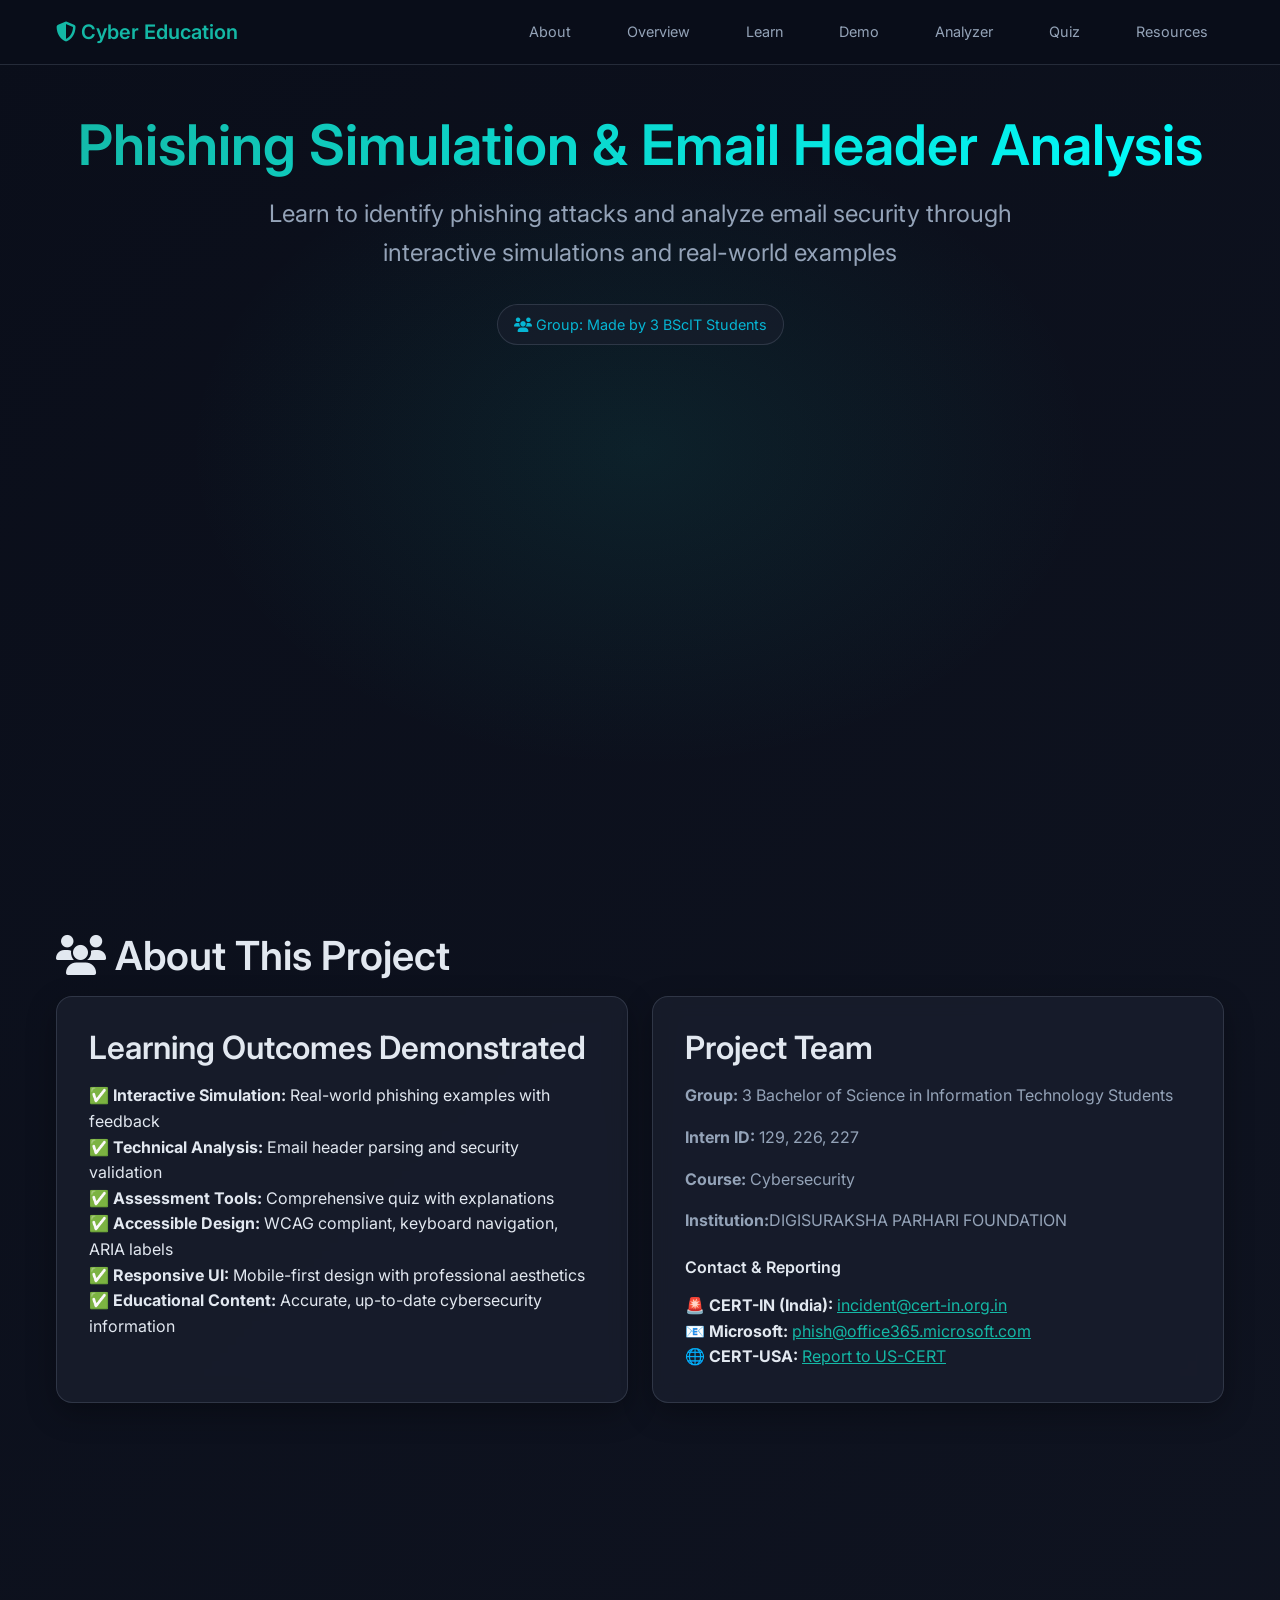
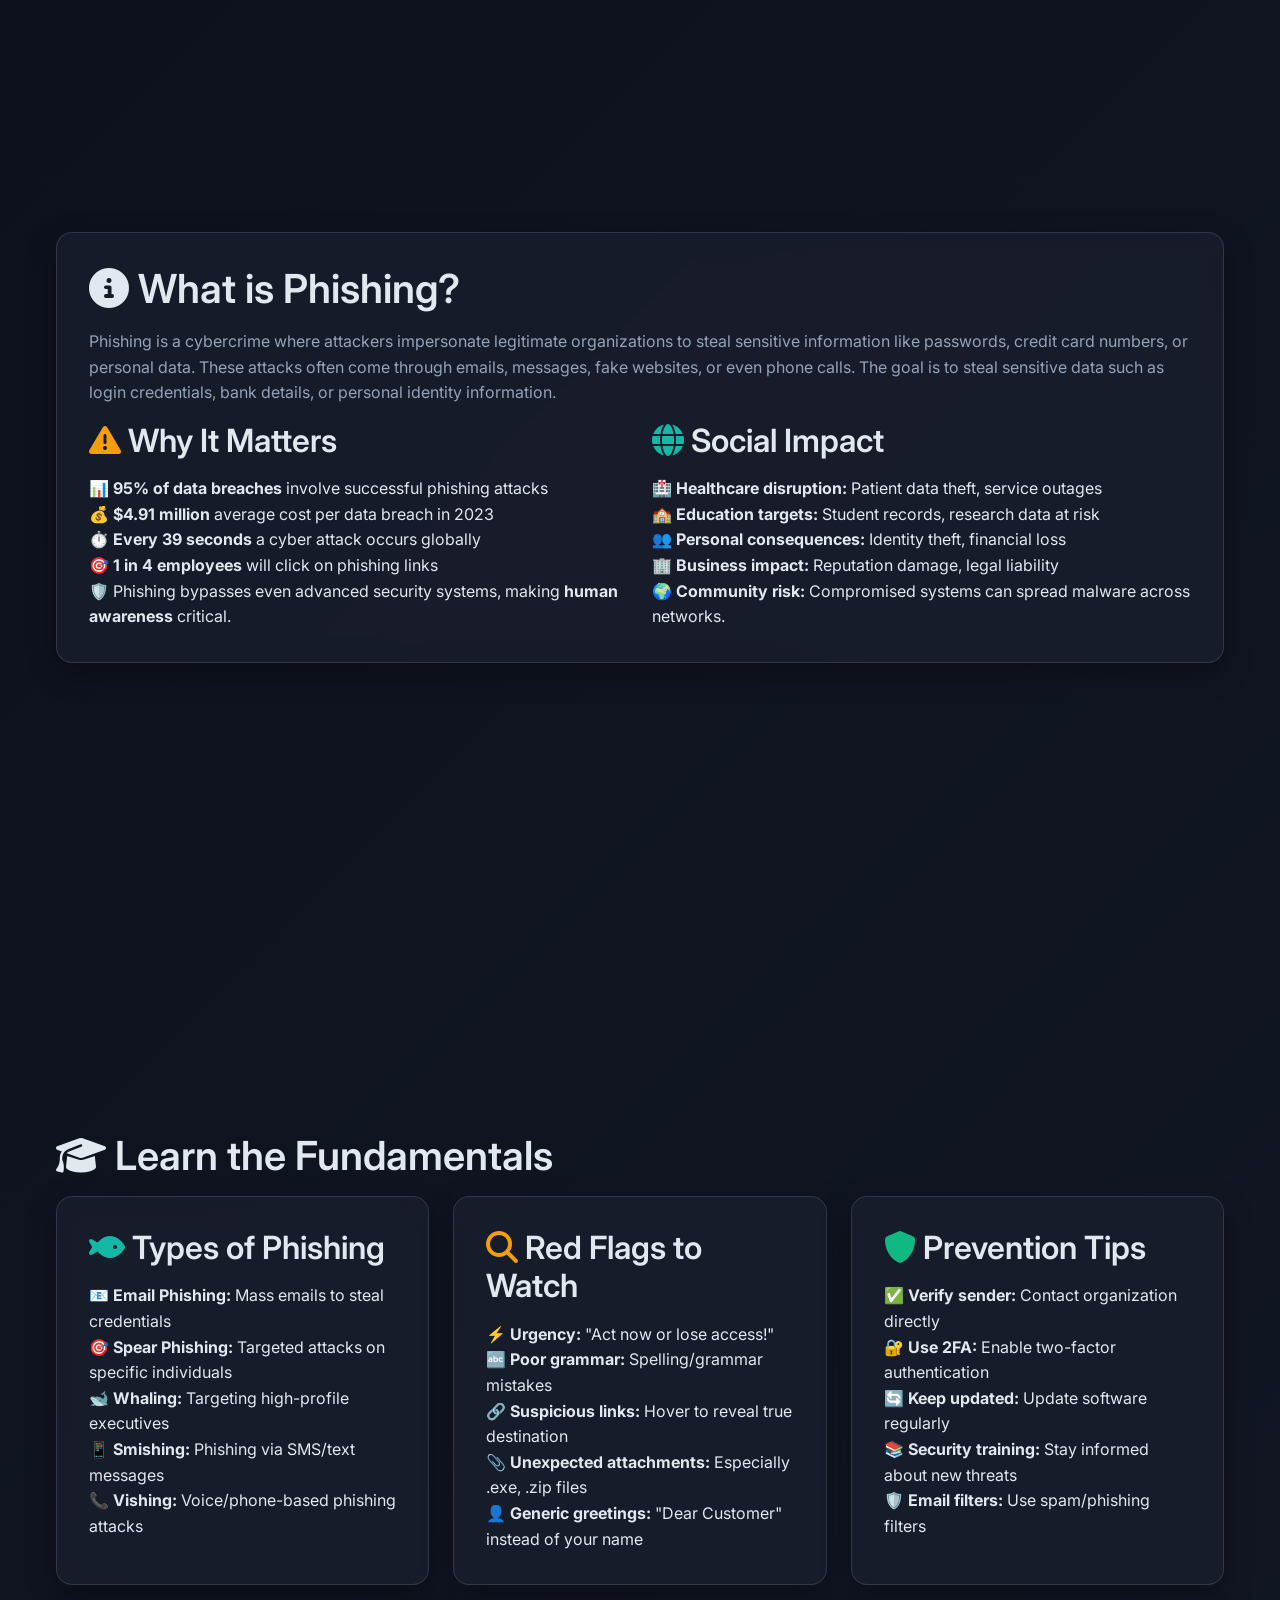
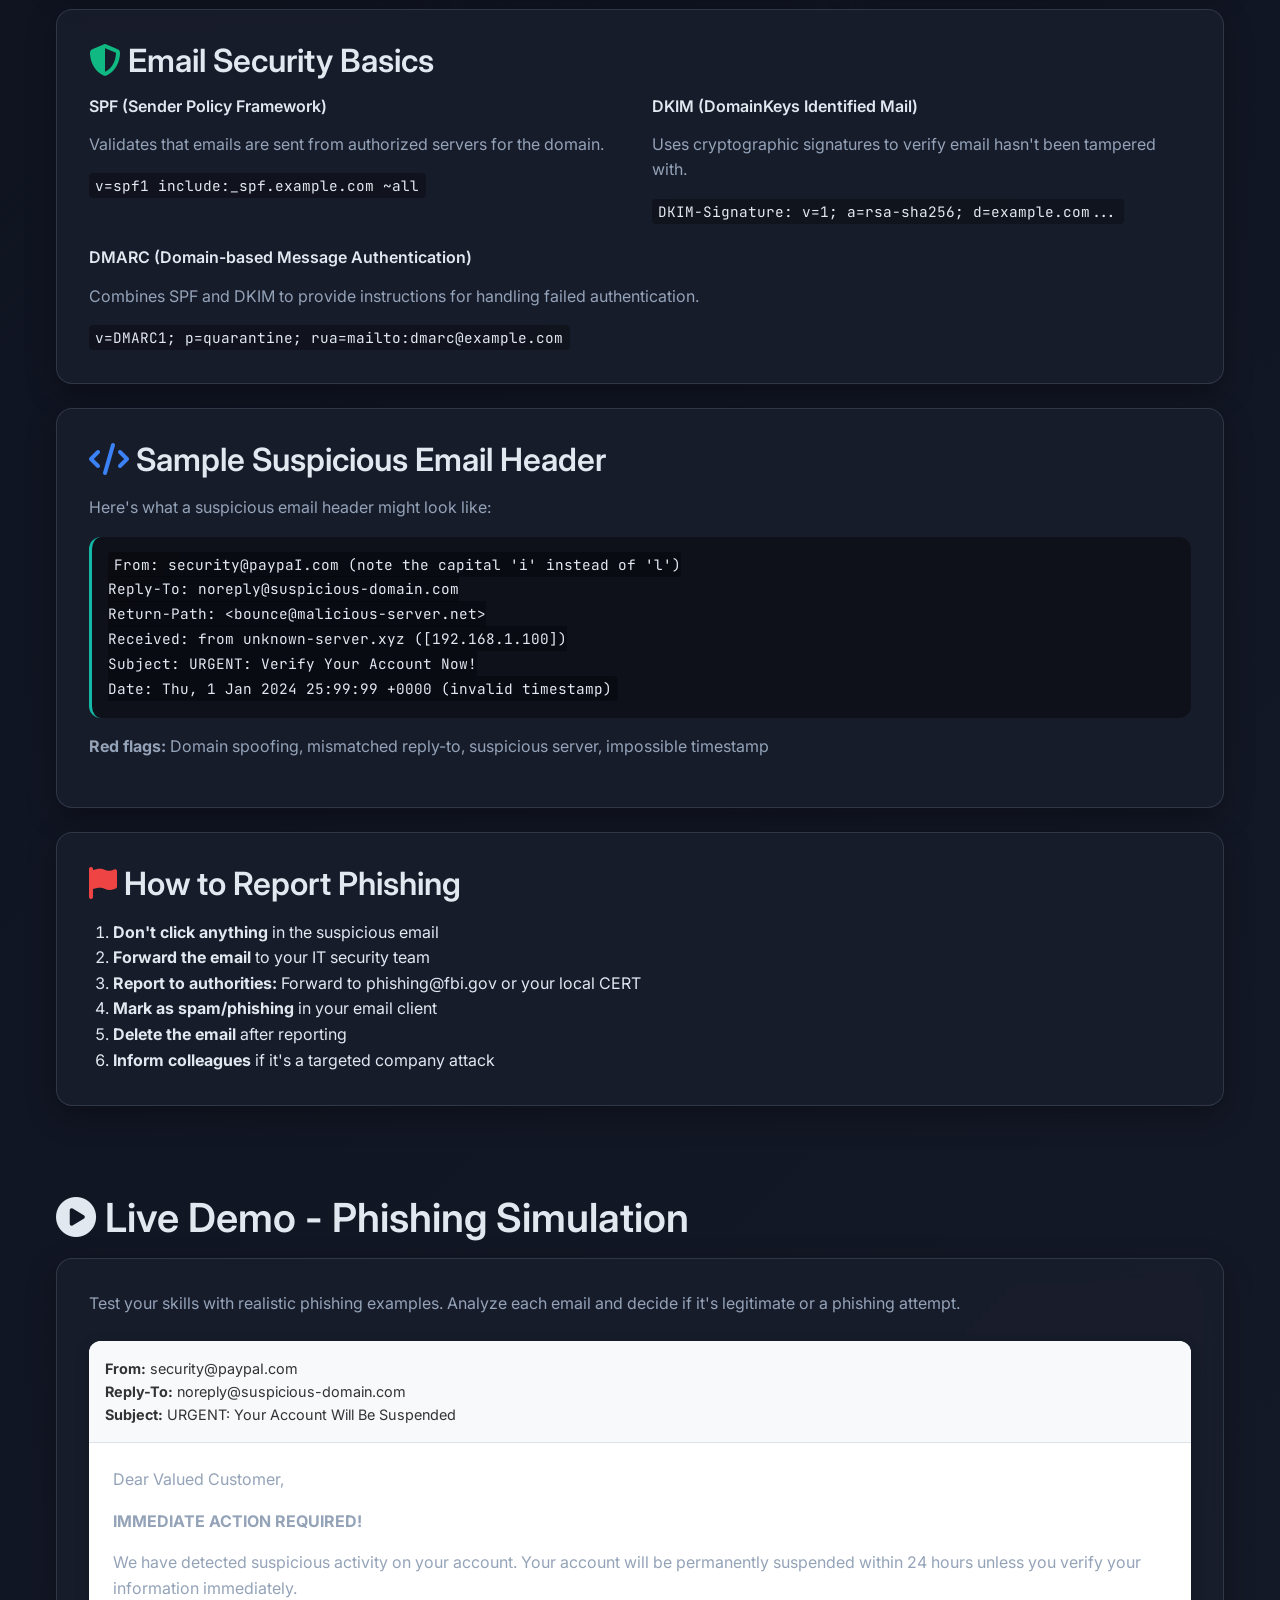
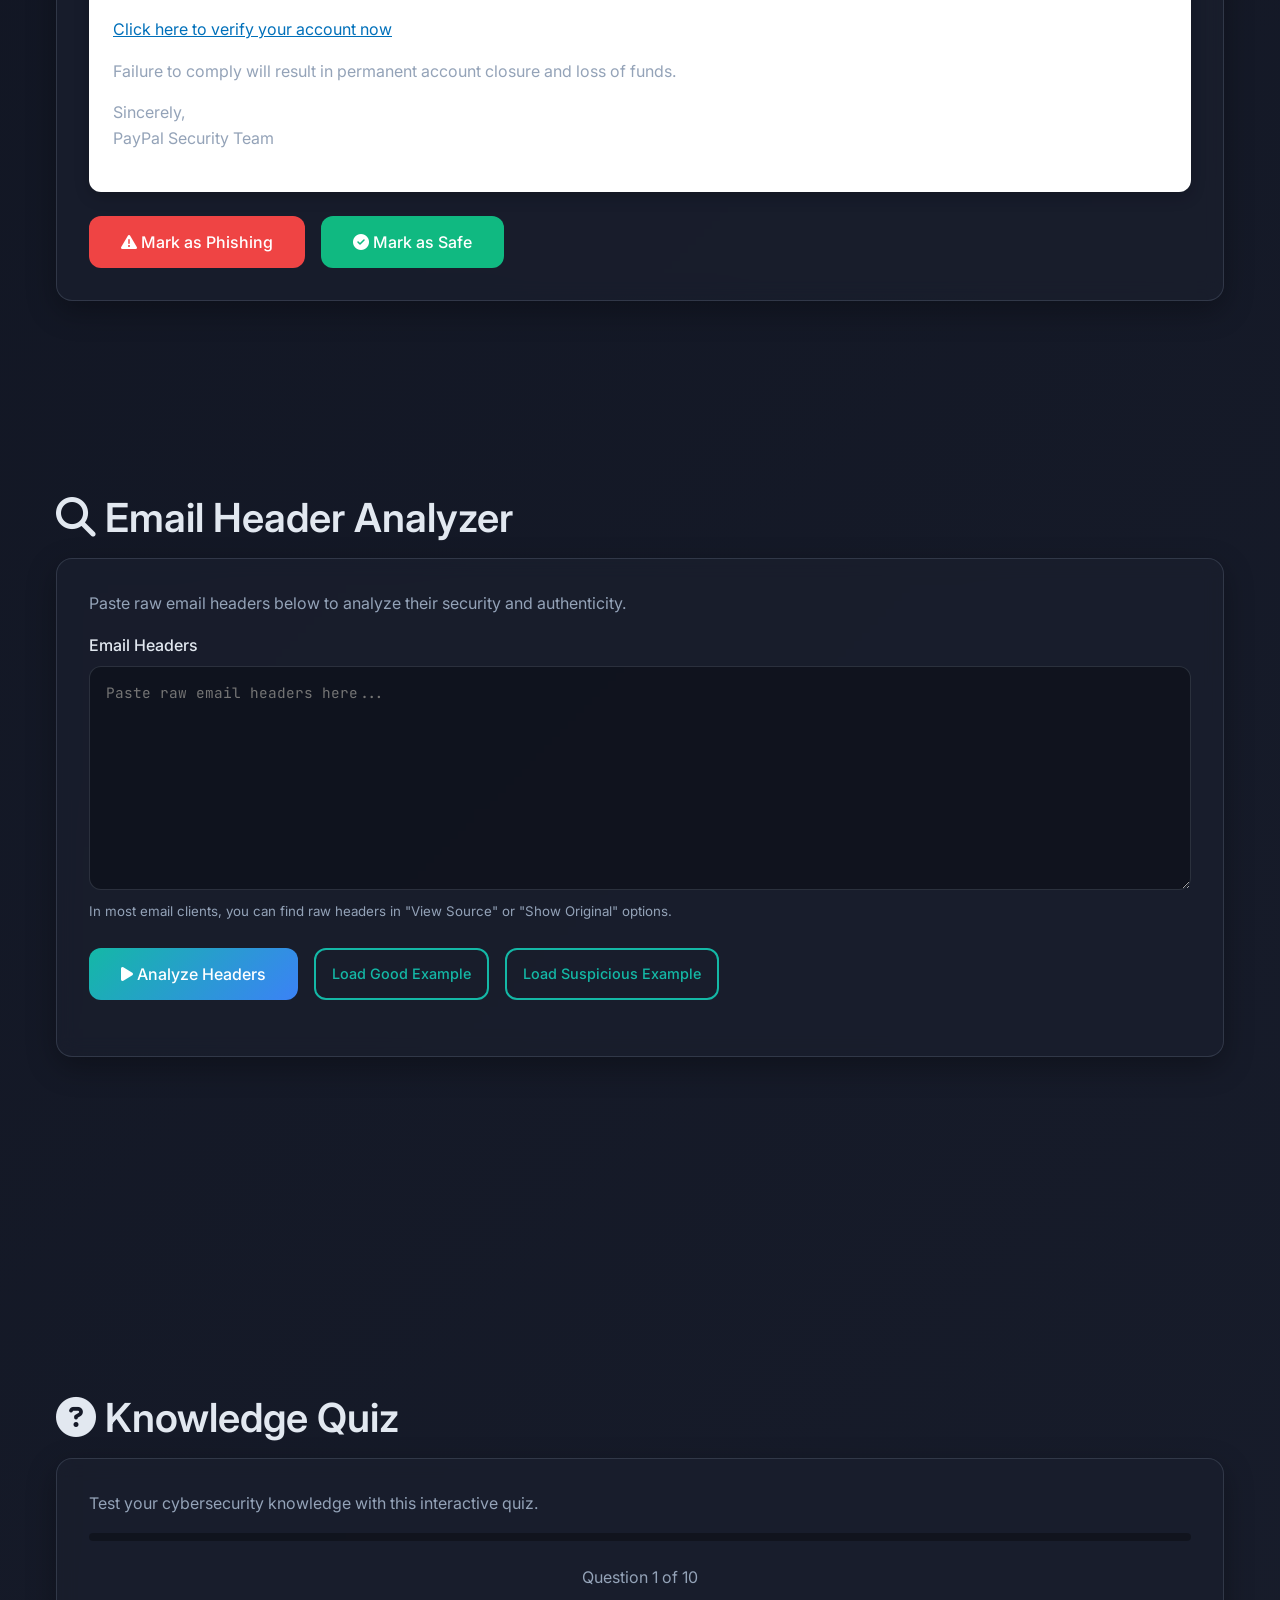
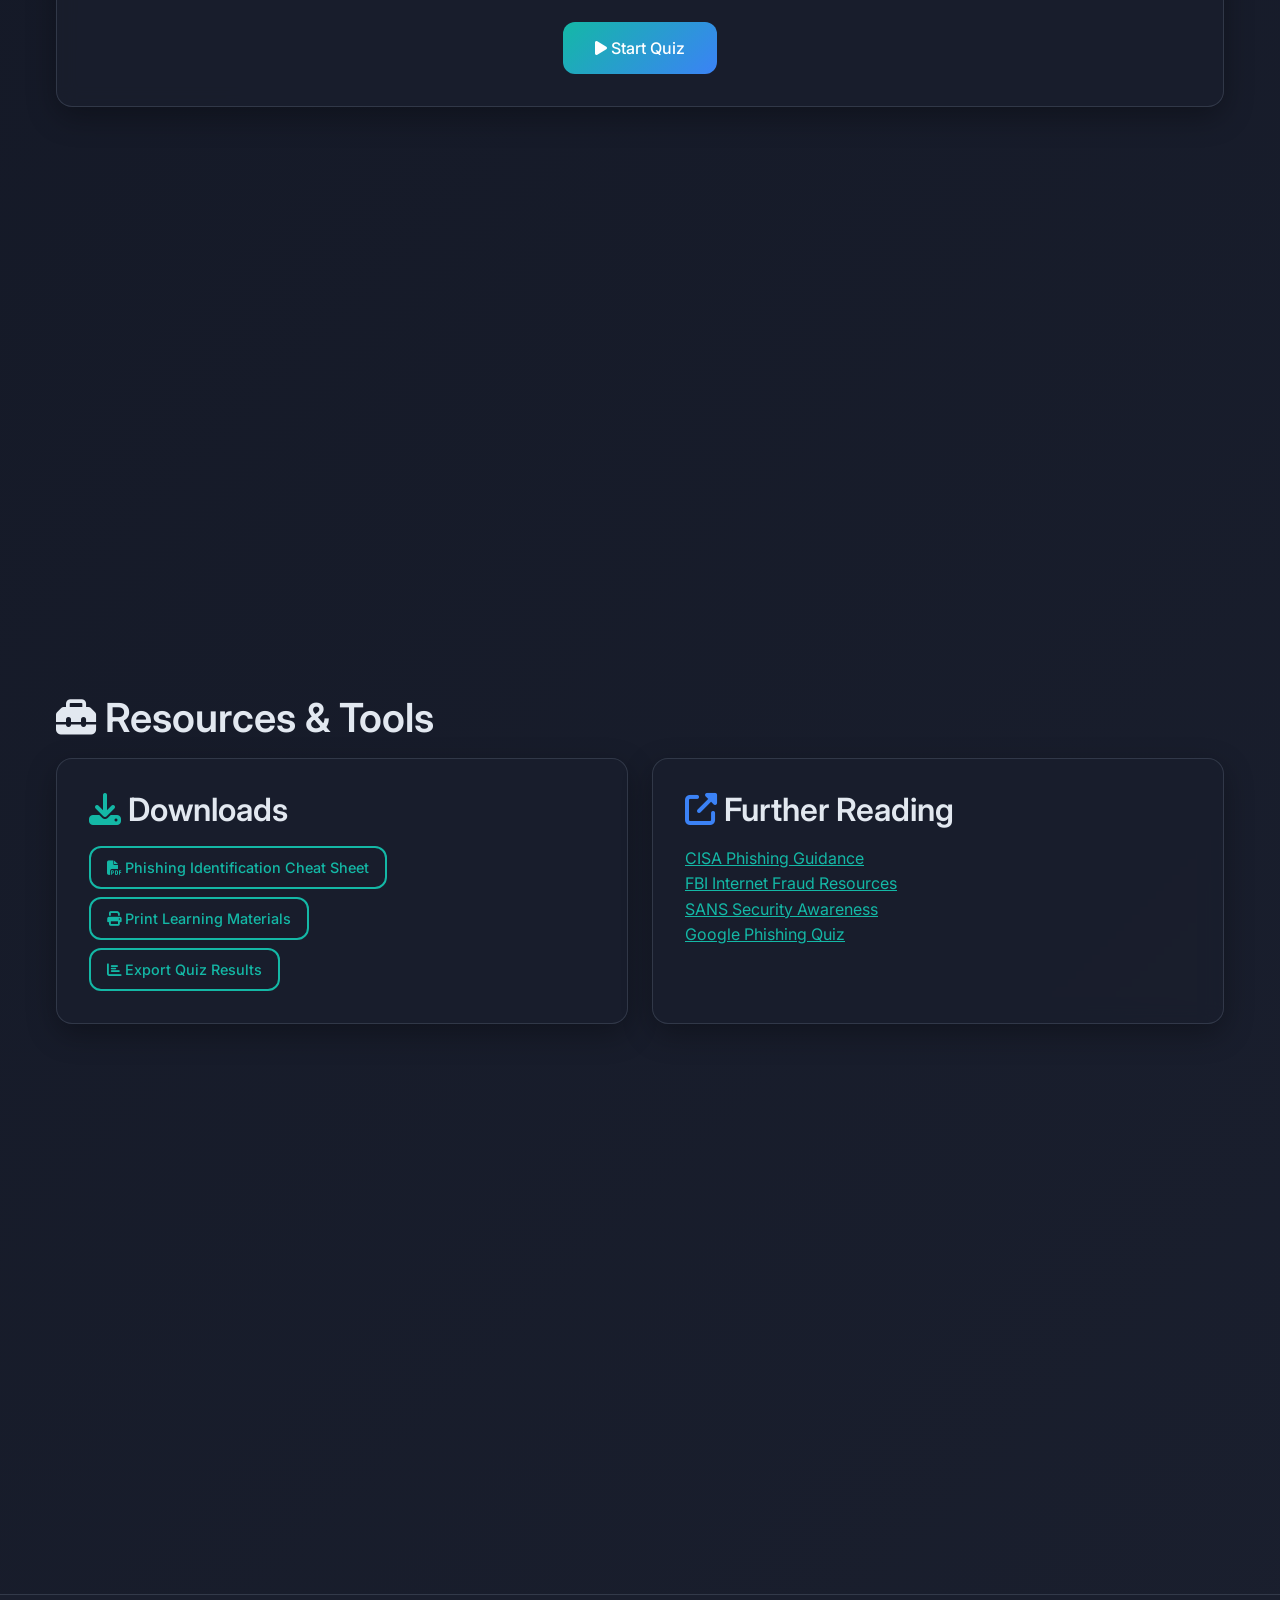
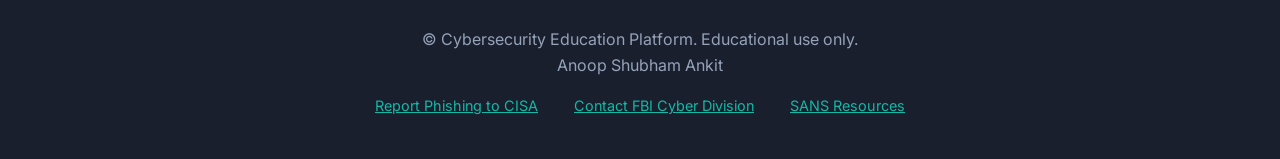
==== index.html @ 078fa0a3 "Update index.html" ====
<!DOCTYPE html>
<html lang="en">
<head>
    <meta charset="UTF-8">
    <meta name="viewport" content="width=device-width, initial-scale=1.0">
    <title>Cybersecurity Education | Phishing Simulation & Email Header Analysis</title>
    
    <!-- External resources (minimal dependencies) -->
    <link href="https://fonts.googleapis.com/css2?family=Inter:wght@300;400;500;600;700&family=JetBrains+Mono:wght@400;500&display=swap" rel="stylesheet">
    <link rel="stylesheet" href="https://cdnjs.cloudflare.com/ajax/libs/font-awesome/6.4.0/css/all.min.css">
    <link rel="stylesheet" href="style.css">
</head>
<body>
    <!-- Navigation -->
    <nav class="nav" role="navigation" aria-label="Main navigation">
        <div class="container nav-container">
            <a href="#home" class="nav-brand">
                <i class="fas fa-shield-alt" aria-hidden="true"></i>
                Cyber Education
            </a>
            <ul class="nav-links">
                <li><a href="#about">About</a></li>
                <li><a href="#overview">Overview</a></li>
                <li><a href="#learn">Learn</a></li>
                <li><a href="#demo">Demo</a></li>
                <li><a href="#analyzer">Analyzer</a></li>
                <li><a href="#quiz">Quiz</a></li>
                <li><a href="#resources">Resources</a></li>
            
            </ul>
        </div>
    </nav>

    
    <!-- Hero Section -->
    <section id="home" class="hero section">
        <div class="container">
            <h1 class="hero-title">Phishing Simulation & Email Header Analysis</h1>
            <p class="hero-subtitle">
                Learn to identify phishing attacks and analyze email security through interactive simulations and real-world examples
            </p>
            <!-- Edit group info here -->
            <div class="credit-line">
                <i class="fas fa-users" aria-hidden="true"></i>
                Group: Made by 3 BScIT Students 
            </div>
        </div>
    </section>

    <!-- About/Contact -->
    <section id="about" class="section">
        <div class="container">
            <h2 class="fade-in"><i class="fas fa-users" aria-hidden="true"></i> About This Project</h2>
            
            <div class="grid grid-2">
                <div class="card fade-in">
                    <h3>Learning Outcomes Demonstrated</h3>
                    <ul style="list-style: none; padding-left: 0;">
                        <li>✅ <strong>Interactive Simulation:</strong> Real-world phishing examples with feedback</li>
                        <li>✅ <strong>Technical Analysis:</strong> Email header parsing and security validation</li>
                        <li>✅ <strong>Assessment Tools:</strong> Comprehensive quiz with explanations</li>
                        <li>✅ <strong>Accessible Design:</strong> WCAG compliant, keyboard navigation, ARIA labels</li>
                        <li>✅ <strong>Responsive UI:</strong> Mobile-first design with professional aesthetics</li>
                        <li>✅ <strong>Educational Content:</strong> Accurate, up-to-date cybersecurity information</li>
                    </ul>
                </div>
                
                <div class="card fade-in">
                    <h3>Project Team</h3>
                    <!-- Edit group info here -->
                    <p><strong>Group:</strong> 3 Bachelor of Science in Information Technology Students</p>
                    <!-- Edit intern ID here -->
                    <p><strong>Intern ID:</strong> 129, 226, 227</p>
                    <p><strong>Course:</strong> Cybersecurity </p>
                    <p><strong>Institution:</strong>DIGISURAKSHA PARHARI FOUNDATION</p>
                    
                    <h4 style="margin-top: var(--space-md);">Contact & Reporting</h4>
                    <ul style="list-style: none; padding-left: 0;">
                        <li>🚨 <strong>CERT-IN (India):</strong> <a href="mailto:incident@cert-in.org.in" style="color: var(--accent-teal);">incident@cert-in.org.in</a></li>
                        <li>📧 <strong>Microsoft:</strong> <a href="mailto:phish@office365.microsoft.com" style="color: var(--accent-teal);">phish@office365.microsoft.com</a></li>
                        <li>🌐 <strong>CERT-USA:</strong> <a href="https://www.us-cert.gov/report" target="_blank" rel="noopener" style="color: var(--accent-teal);">Report to US-CERT</a></li>
                    </ul>
                </div>
            </div>
        </div>
    </section>
    <!-- Overview Section -->
    <section id="overview" class="section">
        <div class="container">
            <div class="card fade-in">
                <h2><i class="fas fa-info-circle" aria-hidden="true"></i> What is Phishing?</h2>
                <p>Phishing is a cybercrime where attackers impersonate 
                    legitimate organizations to steal sensitive information like passwords, 
                    credit card numbers, or personal data. These attacks often come through emails, messages, 
  fake websites, or even phone calls. The goal is to steal sensitive data such as login credentials, 
  bank details, or personal identity information.</p>
                
                <div class="grid grid-2">
                    <div>
                        <h3><i class="fas fa-exclamation-triangle" style="color: var(--warning);"></i> Why It Matters</h3>
                        <ul style="list-style: none; padding-left: 0;">
                            <li>📊 <strong>95% of data breaches</strong> involve successful phishing attacks</li>
                            <li>💰 <strong>$4.91 million</strong> average cost per data breach in 2023</li>
                            <li>⏱️ <strong>Every 39 seconds</strong> a cyber attack occurs globally</li>
                            <li>🎯 <strong>1 in 4 employees</strong> will click on phishing links</li>
                            <li>🛡️ Phishing bypasses even advanced security systems, making <strong>human awareness</strong> critical.</li>
                        </ul>
                    </div>
                    
                    <div>
                        <h3><i class="fas fa-globe" style="color: var(--accent-teal);"></i> Social Impact</h3>
                        <ul style="list-style: none; padding-left: 0;">
                            <li>🏥 <strong>Healthcare disruption:</strong> Patient data theft, service outages</li>
                            <li>🏫 <strong>Education targets:</strong> Student records, research data at risk</li>
                            <li>👥 <strong>Personal consequences:</strong> Identity theft, financial loss</li>
                            <li>🏢 <strong>Business impact:</strong> Reputation damage, legal liability</li>
                            <li>🌍 <strong>Community risk:</strong> Compromised systems can spread malware across networks.</li>
                        </ul>
                    </div>
                </div>
            </div>
        </div>
    </section>

    <!-- Learn Section -->
    <section id="learn" class="section">
        <div class="container">
            <h2 class="fade-in"><i class="fas fa-graduation-cap" aria-hidden="true"></i> Learn the Fundamentals</h2>
            
            <div class="grid grid-3">
                <div class="card fade-in">
                    <h3><i class="fas fa-fish" style="color: var(--accent-teal);"></i> Types of Phishing</h3>
                    <ul style="list-style: none; padding-left: 0;">
                        <li>📧 <strong>Email Phishing:</strong> Mass emails to steal credentials</li>
                        <li>🎯 <strong>Spear Phishing:</strong> Targeted attacks on specific individuals</li>
                        <li>🐋 <strong>Whaling:</strong> Targeting high-profile executives</li>
                        <li>📱 <strong>Smishing:</strong> Phishing via SMS/text messages</li>
                        <li>📞 <strong>Vishing:</strong> Voice/phone-based phishing attacks</li>
                    </ul>
                </div>
                
                <div class="card fade-in">
                    <h3><i class="fas fa-search" style="color: var(--warning);"></i> Red Flags to Watch</h3>
                    <ul style="list-style: none; padding-left: 0;">
                        <li>⚡ <strong>Urgency:</strong> "Act now or lose access!"</li>
                        <li>🔤 <strong>Poor grammar:</strong> Spelling/grammar mistakes</li>
                        <li>🔗 <strong>Suspicious links:</strong> Hover to reveal true destination</li>
                        <li>📎 <strong>Unexpected attachments:</strong> Especially .exe, .zip files</li>
                        <li>👤 <strong>Generic greetings:</strong> "Dear Customer" instead of your name</li>
                    </ul>
                </div>
                
                <div class="card fade-in">
                    <h3><i class="fas fa-shield" style="color: var(--success);"></i> Prevention Tips</h3>
                    <ul style="list-style: none; padding-left: 0;">
                        <li>✅ <strong>Verify sender:</strong> Contact organization directly</li>
                        <li>🔐 <strong>Use 2FA:</strong> Enable two-factor authentication</li>
                        <li>🔄 <strong>Keep updated:</strong> Update software regularly</li>
                        <li>📚 <strong>Security training:</strong> Stay informed about new threats</li>
                        <li>🛡️ <strong>Email filters:</strong> Use spam/phishing filters</li>
                    </ul>
                </div>
            </div>
            <div class="card fade-in">
                <h3><i class="fas fa-shield-alt" style="color: var(--success);"></i> Email Security Basics</h3>
                <div class="grid grid-2">
                    <div>
                        <h4>SPF (Sender Policy Framework)</h4>
                        <p>Validates that emails are sent from authorized servers for the domain.</p>
                        <code>v=spf1 include:_spf.example.com ~all</code>
                    </div>
                    <div>
                        <h4>DKIM (DomainKeys Identified Mail)</h4>
                        <p>Uses cryptographic signatures to verify email hasn't been tampered with.</p>
                        <code>DKIM-Signature: v=1; a=rsa-sha256; d=example.com...</code>
                    </div>
                </div>
                <div style="margin-top: var(--space-md);">
                    <h4>DMARC (Domain-based Message Authentication)</h4>
                    <p>Combines SPF and DKIM to provide instructions for handling failed authentication.</p>
                    <code>v=DMARC1; p=quarantine; rua=mailto:dmarc@example.com</code>
                </div>
            </div>
            
            <div class="card fade-in">
                <h3><i class="fas fa-code" style="color: var(--accent-blue);"></i> Sample Suspicious Email Header</h3>
                <p>Here's what a suspicious email header might look like:</p>
                <pre><code>From: security@paypaI.com (note the capital 'i' instead of 'l')
Reply-To: noreply@suspicious-domain.com
Return-Path: &lt;bounce@malicious-server.net&gt;
Received: from unknown-server.xyz ([192.168.1.100])
Subject: URGENT: Verify Your Account Now!
Date: Thu, 1 Jan 2024 25:99:99 +0000 (invalid timestamp)</code></pre>
                <p><strong>Red flags:</strong> Domain spoofing, mismatched reply-to, suspicious server, impossible timestamp</p>
            </div>
            
            <div class="card fade-in">
                <h3><i class="fas fa-flag" style="color: var(--error);"></i> How to Report Phishing</h3>
                <ol style="padding-left: var(--space-md);">
                    <li><strong>Don't click anything</strong> in the suspicious email</li>
                    <li><strong>Forward the email</strong> to your IT security team</li>
                    <li><strong>Report to authorities:</strong> Forward to phishing@fbi.gov or your local CERT</li>
                    <li><strong>Mark as spam/phishing</strong> in your email client</li>
                    <li><strong>Delete the email</strong> after reporting</li>
                    <li><strong>Inform colleagues</strong> if it's a targeted company attack</li>
                </ol>
            </div>
        </div>
    </section>

    <!-- Live Demo - Phishing Simulation -->
    <section id="demo" class="section">
        <div class="container">
            <h2 class="fade-in"><i class="fas fa-play-circle" aria-hidden="true"></i> Live Demo - Phishing Simulation</h2>
            
            <div class="card fade-in">
                <p>Test your skills with realistic phishing examples. Analyze each email and decide if it's legitimate or a phishing attempt.</p>
                
                <div id="phishing-simulation">
                    <!-- Simulation content will be populated by JavaScript -->
                </div>
                
                <div class="phishing-controls">
                    <button type="button" class="btn btn-danger" id="mark-phish">
                        <i class="fas fa-exclamation-triangle" aria-hidden="true"></i>
                        Mark as Phishing
                    </button>
                    <button type="button" class="btn btn-success" id="mark-safe">
                        <i class="fas fa-check-circle" aria-hidden="true"></i>
                        Mark as Safe
                    </button>
                    <button type="button" class="btn btn-secondary" id="next-email">
                        <i class="fas fa-arrow-right" aria-hidden="true"></i>
                        Next Email
                    </button>
                </div>
                
                <div id="phishing-feedback" class="phishing-feedback" role="alert" aria-live="polite">
                    <!-- Feedback will be populated by JavaScript -->
                </div>
            </div>
        </div>
    </section>

    <!-- Email Header Analyzer -->
    <section id="analyzer" class="section">
        <div class="container">
            <h2 class="fade-in"><i class="fas fa-search" aria-hidden="true"></i> Email Header Analyzer</h2>
            
            <div class="card fade-in">
                <p>Paste raw email headers below to analyze their security and authenticity.</p>
                
                <div class="form-group">
                    <label for="email-headers" class="form-label">Email Headers</label>
                    <textarea 
                        id="email-headers" 
                        class="form-textarea" 
                        placeholder="Paste raw email headers here..."
                        rows="10"
                        aria-describedby="headers-help"
                    ></textarea>
                    <small id="headers-help" style="color: var(--text-secondary);">
                        In most email clients, you can find raw headers in "View Source" or "Show Original" options.
                    </small>
                </div>
                
                <div style="display: flex; gap: var(--space-sm); flex-wrap: wrap; margin-bottom: var(--space-md);">
                    <button type="button" class="btn btn-primary" id="analyze-headers">
                        <i class="fas fa-play" aria-hidden="true"></i>
                        Analyze Headers
                    </button>
                    <button type="button" class="btn btn-secondary btn-small" id="load-sample-good">
                        Load Good Example
                    </button>
                    <button type="button" class="btn btn-secondary btn-small" id="load-sample-bad">
                        Load Suspicious Example
                    </button>
                </div>
                
                <div id="analyzer-results" class="analyzer-result" aria-live="polite">
                    <!-- Analysis results will be populated by JavaScript -->
                </div>
            </div>
        </div>
    </section>

    <!-- Quiz Section -->
    <section id="quiz" class="section">
        <div class="container">
            <h2 class="fade-in"><i class="fas fa-question-circle" aria-hidden="true"></i> Knowledge Quiz</h2>
            
            <div class="card fade-in">
                <p>Test your cybersecurity knowledge with this interactive quiz.</p>
                
                <div class="progress-bar" role="progressbar" aria-valuemin="0" aria-valuemax="10" aria-valuenow="0">
                    <div class="progress-fill" id="quiz-progress"></div>
                </div>
                <p id="quiz-counter" style="text-align: center; margin-bottom: var(--space-lg);">Question 1 of 10</p>
                
                <div id="quiz-container">
                    <!-- Quiz questions will be populated by JavaScript -->
                </div>
                
                <div id="quiz-results" style="display: none; text-align: center;">
                    <!-- Quiz results will be populated by JavaScript -->
                </div>
                
                <div style="text-align: center; margin-top: var(--space-lg);">
                    <button type="button" class="btn btn-primary" id="start-quiz">
                        <i class="fas fa-play" aria-hidden="true"></i>
                        Start Quiz
                    </button>
                    <button type="button" class="btn btn-secondary" id="restart-quiz" style="display: none;">
                        <i class="fas fa-redo" aria-hidden="true"></i>
                        Restart Quiz
                    </button>
                </div>
            </div>
        </div>
    </section>

    <!-- Resources & Tools -->
    <section id="resources" class="section">
        <div class="container">
            <h2 class="fade-in"><i class="fas fa-toolbox" aria-hidden="true"></i> Resources & Tools</h2>
            
            <div class="grid grid-2">
                <div class="card fade-in">
                    <h3><i class="fas fa-download" style="color: var(--accent-teal);"></i> Downloads</h3>
                    <ul style="list-style: none; padding-left: 0;">
                        <li style="margin-bottom: var(--space-xs);">
                            <a href="#" class="btn btn-small btn-secondary" onclick="downloadCheatSheet()">
                                <i class="fas fa-file-pdf" aria-hidden="true"></i>
                                Phishing Identification Cheat Sheet
                            </a>
                        </li>
                        <li style="margin-bottom: var(--space-xs);">
                            <a href="#" class="btn btn-small btn-secondary" onclick="printPage()">
                                <i class="fas fa-print" aria-hidden="true"></i>
                                Print Learning Materials
                            </a>
                        </li>
                        <li>
                            <a href="#" class="btn btn-small btn-secondary" onclick="exportQuizResults()">
                                <i class="fas fa-chart-bar" aria-hidden="true"></i>
                                Export Quiz Results
                            </a>
                        </li>
                    </ul>
                </div>
                
                <div class="card fade-in">
                    <h3><i class="fas fa-external-link-alt" style="color: var(--accent-blue);"></i> Further Reading</h3>
                    <ul style="list-style: none; padding-left: 0;">
                        <li><a href="https://www.cisa.gov/phishing" target="_blank" rel="noopener" style="color: var(--accent-teal);">CISA Phishing Guidance</a></li>
                        <li><a href="https://www.fbi.gov/how-we-can-help-you/scams-and-safety/common-scams-and-crimes/internet-fraud" target="_blank" rel="noopener" style="color: var(--accent-teal);">FBI Internet Fraud Resources</a></li>
                        <li><a href="https://www.sans.org/security-awareness-training/" target="_blank" rel="noopener" style="color: var(--accent-teal);">SANS Security Awareness</a></li>
                        <li><a href="https://phishingquiz.withgoogle.com/" target="_blank" rel="noopener" style="color: var(--accent-teal);">Google Phishing Quiz</a></li>
                    </ul>
                </div>
            </div>
            
        </div>
    </section>


    <!-- Footer -->
    <footer style="background: var(--secondary-bg); padding: var(--space-lg) 0; margin-top: var(--space-xl); border-top: 1px solid var(--border);">
        <div class="container" style="text-align: center;">
            <p style="margin-bottom: var(--space-sm);">
                &copy; Cybersecurity Education Platform. Educational use only.<br> Anoop Shubham Ankit
            </p>
            <p style="font-size: 0.9rem;">
                <a href="https://www.cisa.gov/report-phishing" target="_blank" rel="noopener" style="color: var(--accent-teal); margin: 0 var(--space-sm);">Report Phishing to CISA</a>
                <a href="https://www.fbi.gov/contact-us" target="_blank" rel="noopener" style="color: var(--accent-teal); margin: 0 var(--space-sm);">Contact FBI Cyber Division</a>
                <a href="https://www.sans.org/resources/" target="_blank" rel="noopener" style="color: var(--accent-teal); margin: 0 var(--space-sm);">SANS Resources</a>
            </p>
        </div>
    </footer>

    <script src="script.js"></script>
</body>
</html>
---- style.css ----
/* CSS Reset and Base Styles */
        * {
            margin: 0;
            padding: 0;
            box-sizing: border-box;
        }

        :root {
            /* Cyber/Dark color palette */
            --primary-bg: #0a0e1a;
            --secondary-bg: #1a1f2e;
            --card-bg: rgba(26, 31, 46, 0.8);
            --glass-bg: rgba(26, 31, 46, 0.6);
            --accent-teal: #14b8a6;
            --accent-blue: #3b82f6;
            --accent-neon: #00ffff;
            --text-primary: #e2e8f0;
            --text-secondary: #94a3b8;
            --text-accent: #06b6d4;
            --success: #10b981;
            --warning: #f59e0b;
            --error: #ef4444;
            --border: rgba(148, 163, 184, 0.2);
            
            /* Typography */
            --font-primary: 'Inter', -apple-system, BlinkMacSystemFont, sans-serif;
            --font-mono: 'JetBrains Mono', 'Consolas', 'Monaco', monospace;
            
            /* Spacing */
            --space-xs: 0.5rem;
            --space-sm: 1rem;
            --space-md: 1.5rem;
            --space-lg: 2rem;
            --space-xl: 2rem;
            
            /* Borders */
            --radius: 0.75rem;
            --radius-lg: 1rem;
        }

        body {
            font-family: var(--font-primary);
            background: linear-gradient(135deg, var(--primary-bg) 0%, var(--secondary-bg) 100%);
            color: var(--text-primary);
            line-height: 1.6;
            min-height: 100vh;
        }

        /* Typography */
        h1, h2, h3, h4, h5, h6 {
            font-weight: 600;
            line-height: 1.2;
            margin-bottom: var(--space-sm);
        }

        h1 { font-size: clamp(2rem, 5vw, 3.5rem); }
        h2 { font-size: clamp(1.5rem, 4vw, 2.5rem); }
        h3 { font-size: clamp(1.25rem, 3vw, 2rem); }

        p {
            margin-bottom: var(--space-sm);
            color: var(--text-secondary);
        }

        code {
            font-family: var(--font-mono);
            background: rgba(0, 0, 0, 0.3);
            padding: 0.2rem 0.4rem;
            border-radius: 0.25rem;
            font-size: 0.9em;
        }

        pre {
            background: rgba(0, 0, 0, 0.4);
            padding: var(--space-sm);
            border-radius: var(--radius);
            overflow-x: auto;
            margin: var(--space-sm) 0;
            border-left: 3px solid var(--accent-teal);
        }

        /* Layout Components */
        .container {
            max-width: 1200px;
            margin: 0 auto;
            padding: 0 var(--space-sm);
        }

        .section {
            padding: var(--space-xl) 0;
            min-height: 100vh;
            scroll-margin-top: 80px;
        }

        .card {
            background: var(--card-bg);
            backdrop-filter: blur(10px);
            border: 1px solid var(--border);
            border-radius: var(--radius-lg);
            padding: var(--space-lg);
            margin-bottom: var(--space-md);
            box-shadow: 0 10px 30px rgba(0, 0, 0, 0.3);
            transition: transform 0.3s ease, box-shadow 0.3s ease;
        }

        .card:hover {
            transform: translateY(-2px);
            box-shadow: 0 15px 40px rgba(0, 0, 0, 0.4);
        }

        .glass-card {
            background: var(--glass-bg);
            backdrop-filter: blur(15px);
            border: 1px solid rgba(255, 255, 255, 0.1);
        }

        /* Navigation */
        .nav {
            position: fixed;
            top: 0;
            left: 0;
            right: 0;
            background: rgba(10, 14, 26, 0.95);
            backdrop-filter: blur(10px);
            border-bottom: 1px solid var(--border);
            z-index: 1000;
            padding: var(--space-sm) 0;
        }

        .nav-container {
            display: flex;
            justify-content: space-between;
            align-items: center;
            flex-wrap: wrap;
            gap: var(--space-sm);
        }

        .nav-brand {
            font-size: 1.25rem;
            font-weight: 600;
            color: var(--accent-teal);
            text-decoration: none;
        }

        .nav-links {
            display: flex;
            gap: var(--space-md);
            list-style: none;
            flex-wrap: wrap;
        }

        .nav-links a {
            color: var(--text-secondary);
            text-decoration: none;
            padding: var(--space-xs) var(--space-sm);
            border-radius: var(--radius);
            transition: all 0.3s ease;
            font-size: 0.9rem;
        }

        .nav-links a:hover,
        .nav-links a:focus {
            color: var(--accent-teal);
            background: rgba(20, 184, 166, 0.1);
            outline: none;
        }

        /* Hero Section */
        .hero {
            text-align: center;
            padding: calc(80px + var(--space-xl)) 0 var(--space-xl);
            background: radial-gradient(ellipse at center, rgba(20, 184, 166, 0.1) 0%, transparent 50%);
        }

        .hero-title {
            background: linear-gradient(135deg, var(--accent-teal) 0%, var(--accent-neon) 100%);
            -webkit-background-clip: text;
            -webkit-text-fill-color: transparent;
            background-clip: text;
            margin-bottom: var(--space-sm);
        }

        .hero-subtitle {
            font-size: clamp(1rem, 3vw, 1.5rem);
            color: var(--text-secondary);
            margin-bottom: var(--space-lg);
            max-width: 800px;
            margin-left: auto;
            margin-right: auto;
        }

        .credit-line {
            display: inline-block;
            background: var(--glass-bg);
            padding: var(--space-xs) var(--space-sm);
            border-radius: 2rem;
            font-size: 0.9rem;
            color: var(--text-accent);
            border: 1px solid var(--border);
        }

        /* Buttons */
        .btn {
            display: inline-block;
            padding: var(--space-sm) var(--space-lg);
            border: none;
            border-radius: var(--radius);
            font-family: inherit;
            font-size: 1rem;
            font-weight: 500;
            cursor: pointer;
            text-decoration: none;
            transition: all 0.3s ease;
            text-align: center;
            min-width: 120px;
        }

        .btn-primary {
            background: linear-gradient(135deg, var(--accent-teal) 0%, var(--accent-blue) 100%);
            color: white;
        }

        .btn-primary:hover,
        .btn-primary:focus {
            transform: translateY(-2px);
            box-shadow: 0 10px 25px rgba(20, 184, 166, 0.3);
            outline: none;
        }

        .btn-secondary {
            background: transparent;
            color: var(--accent-teal);
            border: 2px solid var(--accent-teal);
        }

        .btn-secondary:hover,
        .btn-secondary:focus {
            background: var(--accent-teal);
            color: var(--primary-bg);
            outline: none;
        }

        .btn-success {
            background: var(--success);
            color: white;
        }

        .btn-danger {
            background: var(--error);
            color: white;
        }

        .btn-small {
            padding: var(--space-xs) var(--space-sm);
            font-size: 0.9rem;
            min-width: auto;
        }

        /* Grid System */
        .grid {
            display: grid;
            gap: var(--space-md);
        }

        .grid-2 {
            grid-template-columns: repeat(auto-fit, minmax(300px, 1fr));
        }

        .grid-3 {
            grid-template-columns: repeat(auto-fit, minmax(250px, 1fr));
        }

        /* Forms */
        .form-group {
            margin-bottom: var(--space-md);
        }

        .form-label {
            display: block;
            margin-bottom: var(--space-xs);
            font-weight: 500;
            color: var(--text-primary);
        }

        .form-input,
        .form-textarea,
        .form-select {
            width: 100%;
            padding: var(--space-sm);
            background: rgba(0, 0, 0, 0.3);
            border: 1px solid var(--border);
            border-radius: var(--radius);
            color: var(--text-primary);
            font-family: inherit;
            font-size: 1rem;
            transition: border-color 0.3s ease;
        }

        .form-input:focus,
        .form-textarea:focus,
        .form-select:focus {
            outline: none;
            border-color: var(--accent-teal);
            box-shadow: 0 0 0 2px rgba(20, 184, 166, 0.2);
        }

        .form-textarea {
            min-height: 120px;
            resize: vertical;
            font-family: var(--font-mono);
            font-size: 0.9rem;
        }

        /* Progress Bar */
        .progress-bar {
            width: 100%;
            height: 8px;
            background: rgba(0, 0, 0, 0.3);
            border-radius: 4px;
            overflow: hidden;
            margin-bottom: var(--space-md);
        }

        .progress-fill {
            height: 100%;
            background: linear-gradient(90deg, var(--accent-teal) 0%, var(--accent-blue) 100%);
            width: 0%;
            transition: width 0.5s ease;
        }

        /* Quiz Styles */
        .quiz-question {
            margin-bottom: var(--space-lg);
        }

        .quiz-options {
            list-style: none;
            margin-top: var(--space-sm);
        }

        .quiz-option {
            margin-bottom: var(--space-xs);
        }

        .quiz-option label {
            display: flex;
            align-items: center;
            padding: var(--space-sm);
            background: rgba(0, 0, 0, 0.2);
            border: 1px solid var(--border);
            border-radius: var(--radius);
            cursor: pointer;
            transition: all 0.3s ease;
        }

        .quiz-option label:hover {
            background: rgba(20, 184, 166, 0.1);
            border-color: var(--accent-teal);
        }

        .quiz-option input[type="radio"] {
            margin-right: var(--space-sm);
        }

        .quiz-explanation {
            background: rgba(20, 184, 166, 0.1);
            border-left: 3px solid var(--accent-teal);
            padding: var(--space-sm);
            margin-top: var(--space-sm);
            border-radius: 0 var(--radius) var(--radius) 0;
            display: none;
        }

        .quiz-explanation.show {
            display: block;
            animation: fadeIn 0.5s ease;
        }

        /* Email Analyzer Styles */
        .analyzer-result {
            margin-top: var(--space-lg);
            display: none;
        }

        .analyzer-result.show {
            display: block;
            animation: fadeIn 0.5s ease;
        }

        .header-table {
            width: 100%;
            border-collapse: collapse;
            margin: var(--space-sm) 0;
            font-size: 0.9rem;
        }

        .header-table th,
        .header-table td {
            padding: var(--space-xs) var(--space-sm);
            border: 1px solid var(--border);
            text-align: left;
        }

        .header-table th {
            background: rgba(0, 0, 0, 0.3);
            font-weight: 600;
        }

        .security-indicator {
            display: inline-block;
            padding: 0.25rem 0.5rem;
            border-radius: 1rem;
            font-size: 0.8rem;
            font-weight: 500;
        }

        .security-good {
            background: rgba(16, 185, 129, 0.2);
            color: var(--success);
            border: 1px solid var(--success);
        }

        .security-warning {
            background: rgba(245, 158, 11, 0.2);
            color: var(--warning);
            border: 1px solid var(--warning);
        }

        .security-danger {
            background: rgba(239, 68, 68, 0.2);
            color: var(--error);
            border: 1px solid var(--error);
        }

        /* Phishing Simulation Styles */
        .phishing-email {
            background: white;
            color: #333;
            border-radius: var(--radius);
            overflow: hidden;
            margin: var(--space-md) 0;
            box-shadow: 0 5px 15px rgba(0, 0, 0, 0.2);
        }

        .email-header {
            background: #f8f9fa;
            padding: var(--space-sm);
            border-bottom: 1px solid #dee2e6;
            font-size: 0.9rem;
        }

        .email-body {
            padding: var(--space-md);
        }

        .phishing-controls {
            display: flex;
            gap: var(--space-sm);
            margin-top: var(--space-md);
            flex-wrap: wrap;
        }

        .phishing-feedback {
            margin-top: var(--space-md);
            padding: var(--space-sm);
            border-radius: var(--radius);
            display: none;
        }

        .phishing-feedback.show {
            display: block;
            animation: fadeIn 0.5s ease;
        }

        .feedback-correct {
            background: rgba(16, 185, 129, 0.2);
            border-left: 3px solid var(--success);
        }

        .feedback-incorrect {
            background: rgba(239, 68, 68, 0.2);
            border-left: 3px solid var(--error);
        }

        /* Animations */
        @keyframes fadeIn {
            from { opacity: 0; transform: translateY(20px); }
            to { opacity: 1; transform: translateY(0); }
        }

        .fade-in {
            animation: fadeIn 0.6s ease;
        }

        /* Responsive Design */
        @media (max-width: 768px) {
            .nav-container {
                flex-direction: column;
                text-align: center;
            }
            
            .nav-links {
                justify-content: center;
            }
            
            .hero {
                padding-top: calc(130px + var(--space-xl));
            }
            
            .section {
                padding: var(--space-lg) 0;
                min-height: auto;
            }
            
            .phishing-controls {
                justify-content: center;
            }
        }

        /* Print Styles */
        @media print {
            .nav,
            .btn,
            .phishing-controls {
                display: none !important;
            }
            
            body {
                background: white !important;
                color: black !important;
            }
            
            .card {
                border: 1px solid #ccc !important;
                background: white !important;
                box-shadow: none !important;
            }
        }

        /* Accessibility */
        .sr-only {
            position: absolute;
            width: 1px;
            height: 1px;
            padding: 0;
            margin: -1px;
            overflow: hidden;
            clip: rect(0, 0, 0, 0);
            white-space: nowrap;
            border: 0;
        }

        /* Focus styles for keyboard navigation */
        *:focus {
            outline: 2px solid var(--accent-teal);
            outline-offset: 2px;
        }

        /* Custom scrollbar */
        ::-webkit-scrollbar {
            width: 8px;
        }

        ::-webkit-scrollbar-track {
            background: var(--primary-bg);
        }

        ::-webkit-scrollbar-thumb {
            background: var(--accent-teal);
            border-radius: 4px;
        }

        ::-webkit-scrollbar-thumb:hover {
            background: var(--accent-blue);
        }
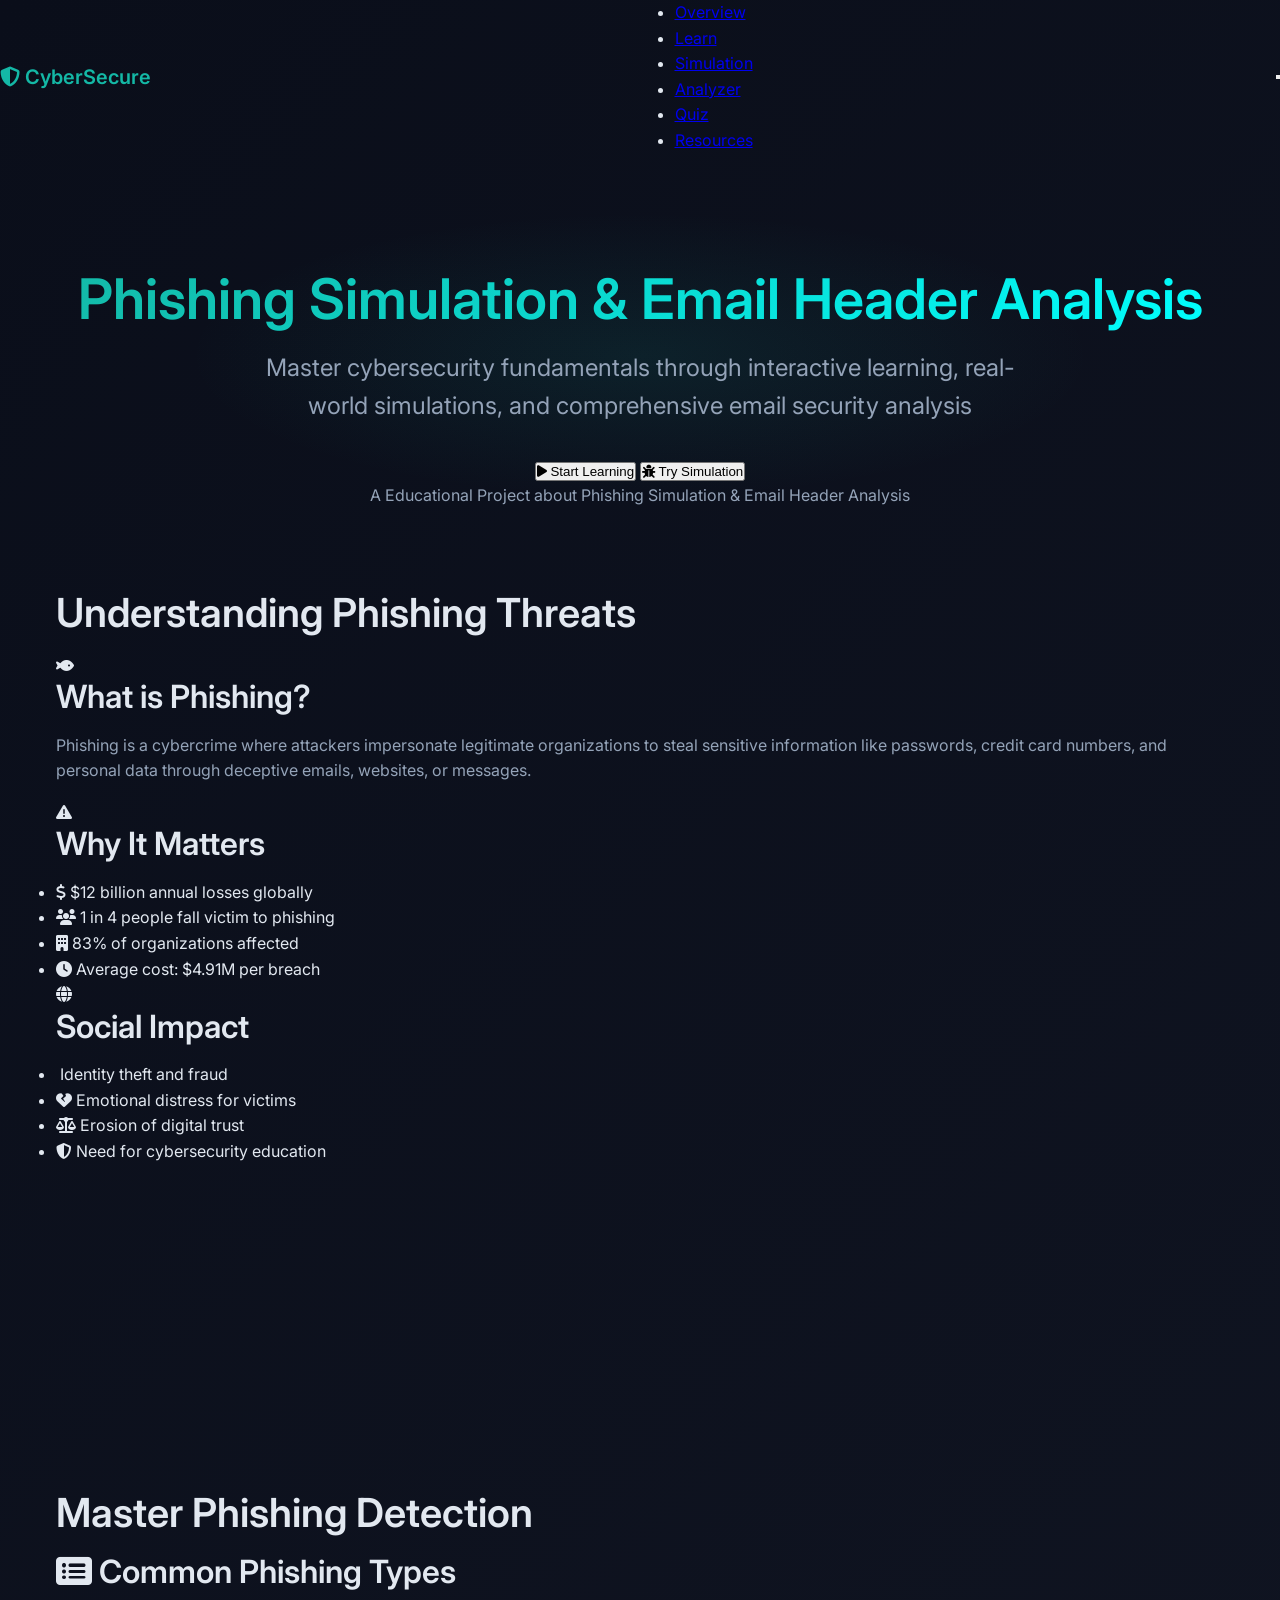
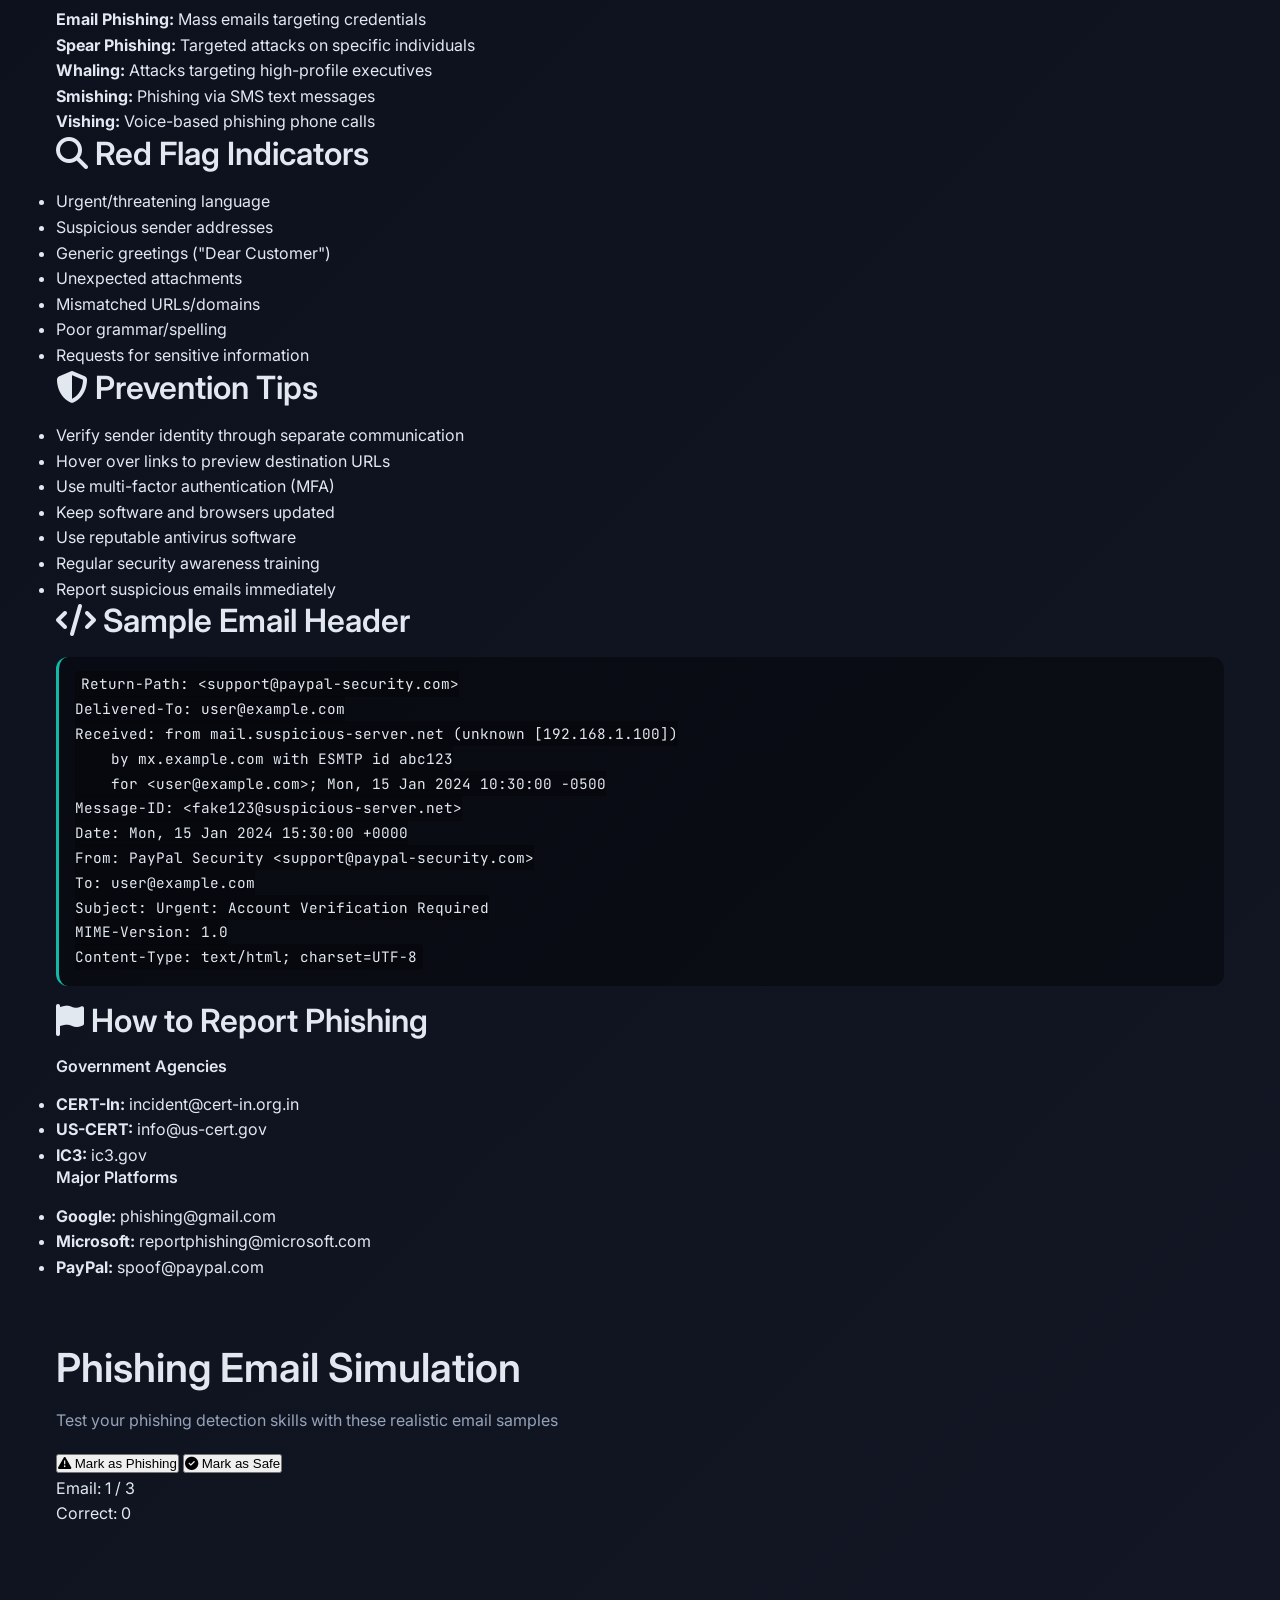
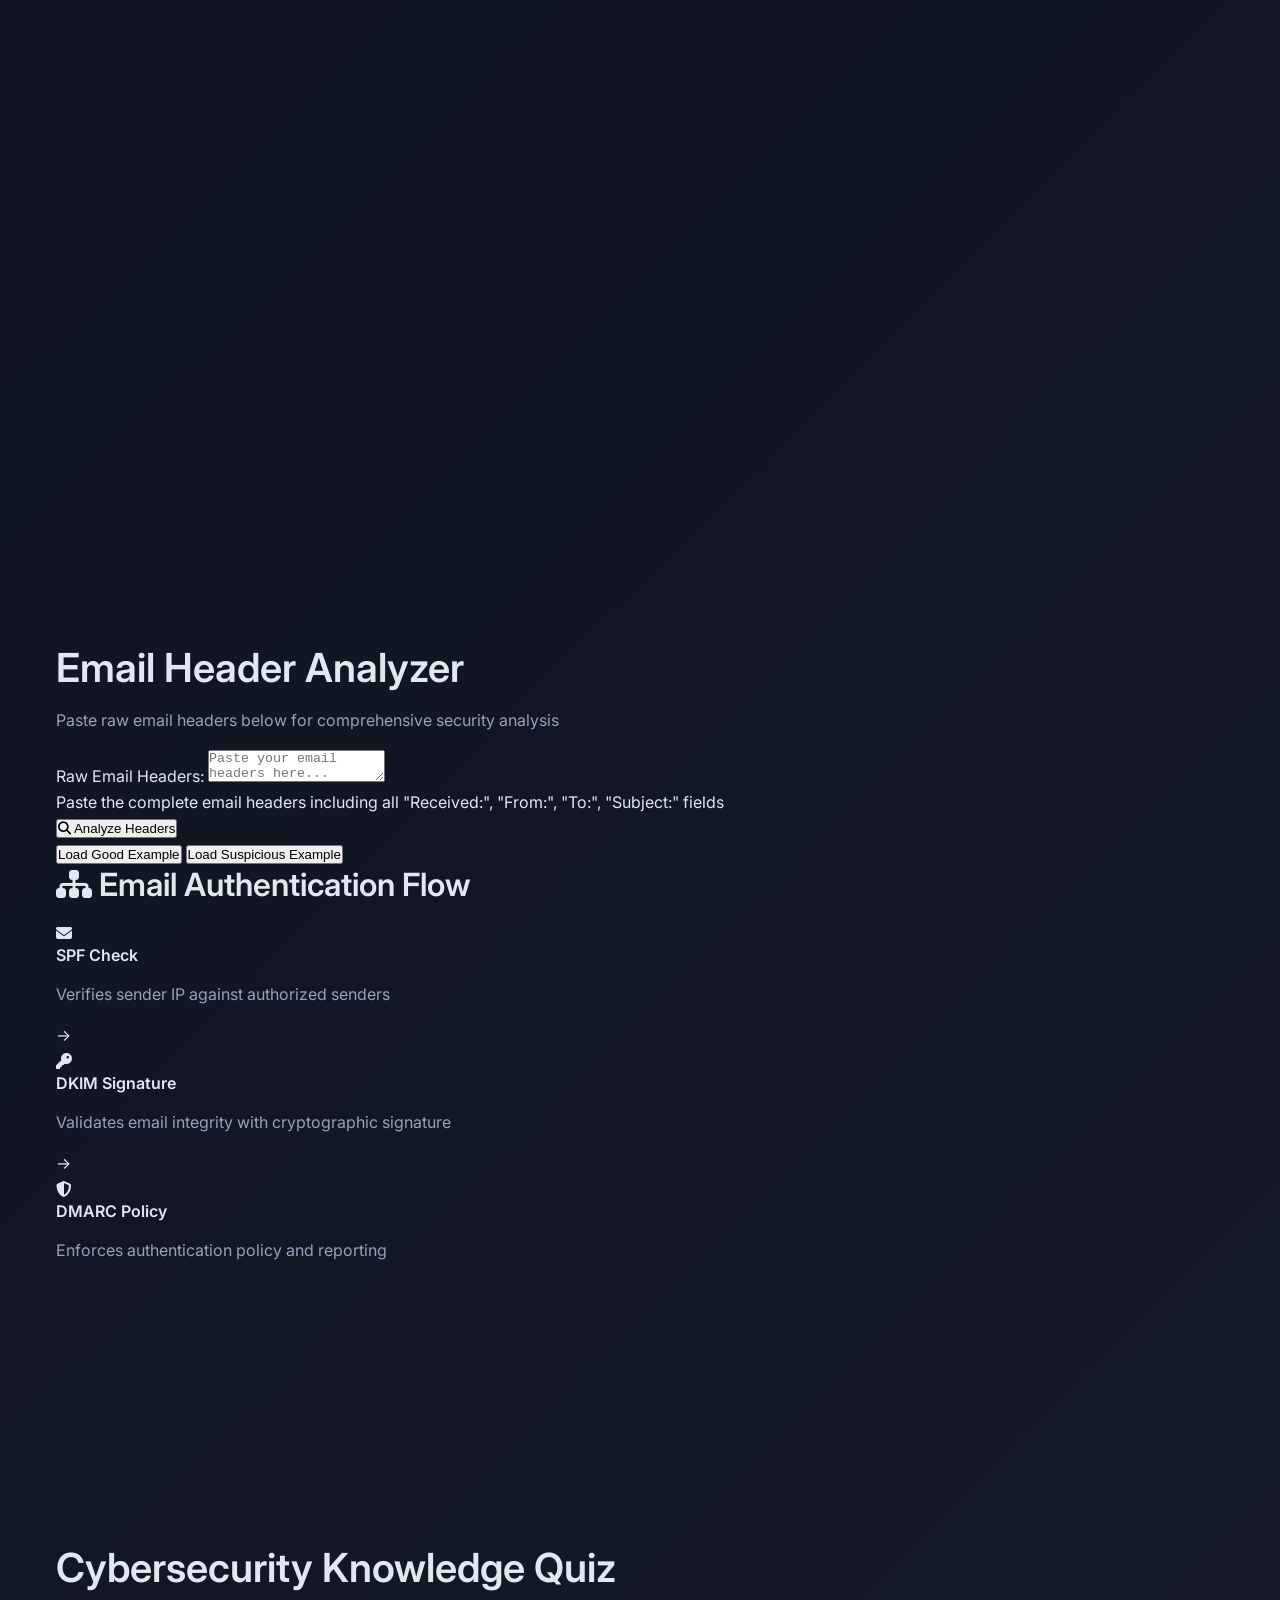
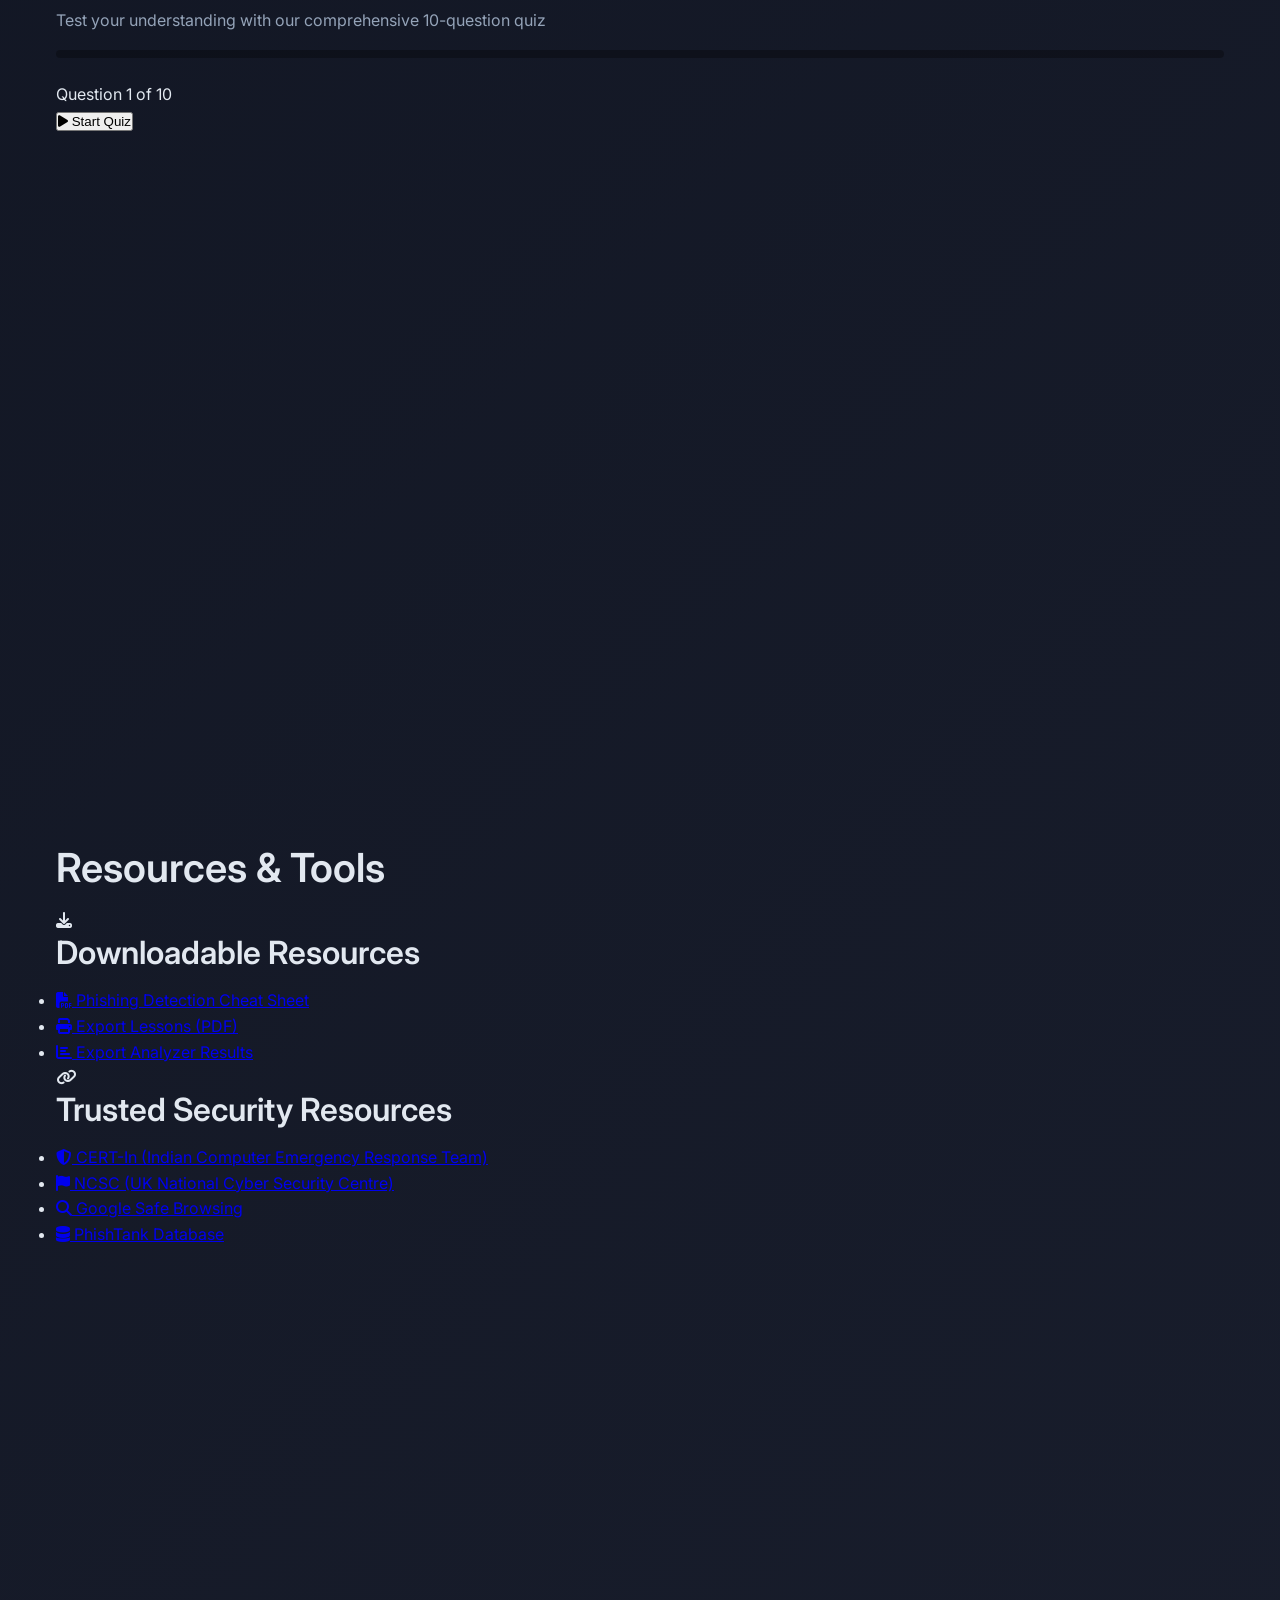
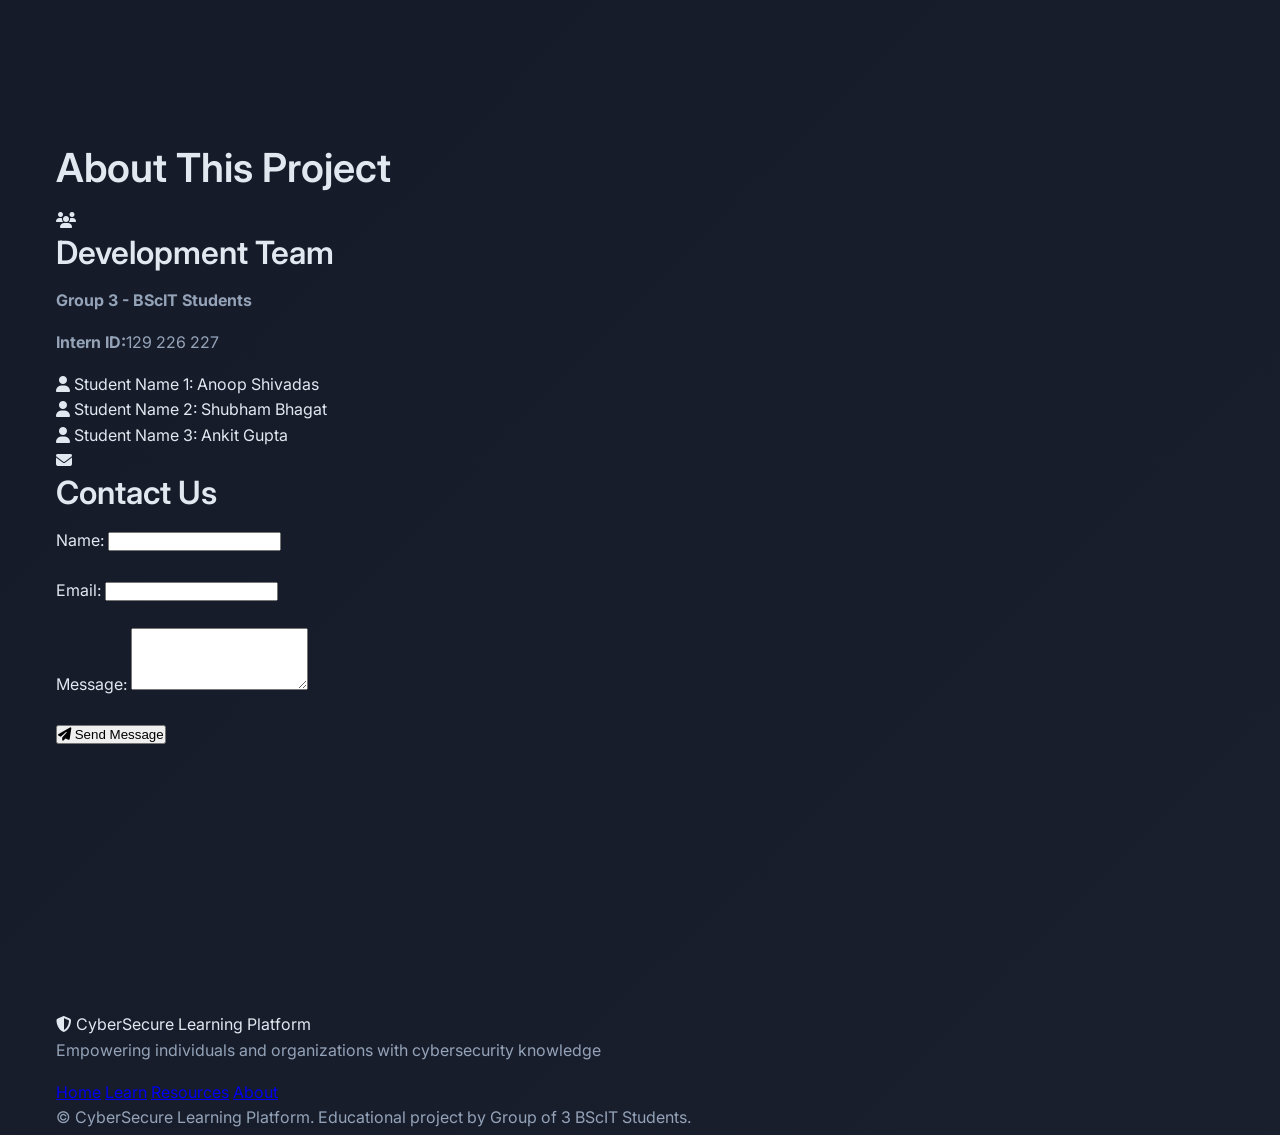
==== commit c4c6c2f0: "Update index.html" ====
--- a/index.html
+++ b/index.html
@@ -3,118 +3,201 @@
 <head>
     <meta charset="UTF-8">
     <meta name="viewport" content="width=device-width, initial-scale=1.0">
-    <title>Cybersecurity Education | Phishing Simulation & Email Header Analysis</title>
+    <meta name="description" content="Professional cybersecurity learning platform for phishing detection and email security analysis">
+    <title>CyberSecure Learning Platform - Phishing & Email Security</title>
     
-    <!-- External resources (minimal dependencies) -->
-    <link href="https://fonts.googleapis.com/css2?family=Inter:wght@300;400;500;600;700&family=JetBrains+Mono:wght@400;500&display=swap" rel="stylesheet">
+    <!-- External Resources -->
+    <link href="https://fonts.googleapis.com/css2?family=Inter:wght@300;400;500;600;700&family=JetBrains+Mono:wght@400;500;600&display=swap" rel="stylesheet">
     <link rel="stylesheet" href="https://cdnjs.cloudflare.com/ajax/libs/font-awesome/6.4.0/css/all.min.css">
     <link rel="stylesheet" href="style.css">
 </head>
 <body>
     <!-- Navigation -->
-    <nav class="nav" role="navigation" aria-label="Main navigation">
-        <div class="container nav-container">
-            <a href="#home" class="nav-brand">
+    <nav class="navbar" role="navigation" aria-label="Main navigation">
+        <div class="nav-container">
+            <div class="nav-brand">
                 <i class="fas fa-shield-alt" aria-hidden="true"></i>
-                Cyber Education
-            </a>
-            <ul class="nav-links">
-                <li><a href="#about">About</a></li>
-                <li><a href="#overview">Overview</a></li>
-                <li><a href="#learn">Learn</a></li>
-                <li><a href="#demo">Demo</a></li>
-                <li><a href="#analyzer">Analyzer</a></li>
-                <li><a href="#quiz">Quiz</a></li>
-                <li><a href="#resources">Resources</a></li>
-            
+                <span>CyberSecure</span>
+            </div>
+            <ul class="nav-menu" role="menubar">
+                <li role="none"><a href="#overview" role="menuitem">Overview</a></li>
+                <li role="none"><a href="#learn" role="menuitem">Learn</a></li>
+                <li role="none"><a href="#simulation" role="menuitem">Simulation</a></li>
+                <li role="none"><a href="#analyzer" role="menuitem">Analyzer</a></li>
+                <li role="none"><a href="#quiz" role="menuitem">Quiz</a></li>
+                <li role="none"><a href="#resources" role="menuitem">Resources</a></li>
             </ul>
+            <button class="nav-toggle" aria-label="Toggle navigation menu" aria-expanded="false">
+                <span></span>
+                <span></span>
+                <span></span>
+            </button>
         </div>
     </nav>
 
-    
     <!-- Hero Section -->
-    <section id="home" class="hero section">
-        <div class="container">
-            <h1 class="hero-title">Phishing Simulation & Email Header Analysis</h1>
-            <p class="hero-subtitle">
-                Learn to identify phishing attacks and analyze email security through interactive simulations and real-world examples
-            </p>
-            <!-- Edit group info here -->
-            <div class="credit-line">
-                <i class="fas fa-users" aria-hidden="true"></i>
-                Group: Made by 3 BScIT Students 
-            </div>
-        </div>
-    </section>
-
-    <!-- About/Contact -->
-    <section id="about" class="section">
-        <div class="container">
-            <h2 class="fade-in"><i class="fas fa-users" aria-hidden="true"></i> About This Project</h2>
-            
-            <div class="grid grid-2">
-                <div class="card fade-in">
-                    <h3>Learning Outcomes Demonstrated</h3>
-                    <ul style="list-style: none; padding-left: 0;">
-                        <li>✅ <strong>Interactive Simulation:</strong> Real-world phishing examples with feedback</li>
-                        <li>✅ <strong>Technical Analysis:</strong> Email header parsing and security validation</li>
-                        <li>✅ <strong>Assessment Tools:</strong> Comprehensive quiz with explanations</li>
-                        <li>✅ <strong>Accessible Design:</strong> WCAG compliant, keyboard navigation, ARIA labels</li>
-                        <li>✅ <strong>Responsive UI:</strong> Mobile-first design with professional aesthetics</li>
-                        <li>✅ <strong>Educational Content:</strong> Accurate, up-to-date cybersecurity information</li>
+    <section class="hero" id="home">
+        <div class="hero-background">
+            <div class="cyber-grid"></div>
+            <div class="floating-particles"></div>
+        </div>
+        <div class="container">
+            <div class="hero-content">
+                <h1 class="hero-title">
+                    Phishing Simulation & 
+                    <span class="gradient-text">Email Header Analysis</span>
+                </h1>
+                <p class="hero-subtitle">
+                    Master cybersecurity fundamentals through interactive learning, 
+                    real-world simulations, and comprehensive email security analysis
+                </p>
+ 
+                <div class="hero-actions">
+                    <button class="cta-button primary" onclick="scrollToSection('learn')">
+                        <i class="fas fa-play" aria-hidden="true"></i>
+                        Start Learning
+                    </button>
+                    <button class="cta-button secondary" onclick="scrollToSection('simulation')">
+                        <i class="fas fa-bug" aria-hidden="true"></i>
+                        Try Simulation
+                    </button>
+                </div>
+                <div class="group-credit">
+                    <p>A Educational Project about  Phishing Simulation & Email Header Analysis</p>
+                </div>
+            </div>
+        </div>
+    </section>
+
+    <!-- Overview Section -->
+    <section class="section" id="overview">
+        <div class="container">
+            <h2 class="section-title">Understanding Phishing Threats</h2>
+            <div class="overview-grid">
+                <div class="overview-card">
+                    <div class="card-header">
+                        <i class="fas fa-fish" aria-hidden="true"></i>
+                        <h3>What is Phishing?</h3>
+                    </div>
+                    <p>Phishing is a cybercrime where attackers impersonate legitimate organizations to steal sensitive information like passwords, credit card numbers, and personal data through deceptive emails, websites, or messages.</p>
+                </div>
+                
+                <div class="overview-card">
+                    <div class="card-header">
+                        <i class="fas fa-exclamation-triangle" aria-hidden="true"></i>
+                        <h3>Why It Matters</h3>
+                    </div>
+                    <ul class="feature-list">
+                        <li><i class="fas fa-dollar-sign" aria-hidden="true"></i> $12 billion annual losses globally</li>
+                        <li><i class="fas fa-users" aria-hidden="true"></i> 1 in 4 people fall victim to phishing</li>
+                        <li><i class="fas fa-building" aria-hidden="true"></i> 83% of organizations affected</li>
+                        <li><i class="fas fa-clock" aria-hidden="true"></i> Average cost: $4.91M per breach</li>
                     </ul>
                 </div>
                 
-                <div class="card fade-in">
-                    <h3>Project Team</h3>
-                    <!-- Edit group info here -->
-                    <p><strong>Group:</strong> 3 Bachelor of Science in Information Technology Students</p>
-                    <!-- Edit intern ID here -->
-                    <p><strong>Intern ID:</strong> 129, 226, 227</p>
-                    <p><strong>Course:</strong> Cybersecurity </p>
-                    <p><strong>Institution:</strong>DIGISURAKSHA PARHARI FOUNDATION</p>
-                    
-                    <h4 style="margin-top: var(--space-md);">Contact & Reporting</h4>
-                    <ul style="list-style: none; padding-left: 0;">
-                        <li>🚨 <strong>CERT-IN (India):</strong> <a href="mailto:incident@cert-in.org.in" style="color: var(--accent-teal);">incident@cert-in.org.in</a></li>
-                        <li>📧 <strong>Microsoft:</strong> <a href="mailto:phish@office365.microsoft.com" style="color: var(--accent-teal);">phish@office365.microsoft.com</a></li>
-                        <li>🌐 <strong>CERT-USA:</strong> <a href="https://www.us-cert.gov/report" target="_blank" rel="noopener" style="color: var(--accent-teal);">Report to US-CERT</a></li>
+                <div class="overview-card">
+                    <div class="card-header">
+                        <i class="fas fa-globe" aria-hidden="true"></i>
+                        <h3>Social Impact</h3>
+                    </div>
+                    <ul class="feature-list">
+                        <li><i class="fas fa-identity-card" aria-hidden="true"></i> Identity theft and fraud</li>
+                        <li><i class="fas fa-heart-broken" aria-hidden="true"></i> Emotional distress for victims</li>
+                        <li><i class="fas fa-balance-scale" aria-hidden="true"></i> Erosion of digital trust</li>
+                        <li><i class="fas fa-shield-alt" aria-hidden="true"></i> Need for cybersecurity education</li>
                     </ul>
                 </div>
             </div>
         </div>
     </section>
-    <!-- Overview Section -->
-    <section id="overview" class="section">
-        <div class="container">
-            <div class="card fade-in">
-                <h2><i class="fas fa-info-circle" aria-hidden="true"></i> What is Phishing?</h2>
-                <p>Phishing is a cybercrime where attackers impersonate 
-                    legitimate organizations to steal sensitive information like passwords, 
-                    credit card numbers, or personal data. These attacks often come through emails, messages, 
-  fake websites, or even phone calls. The goal is to steal sensitive data such as login credentials, 
-  bank details, or personal identity information.</p>
-                
-                <div class="grid grid-2">
-                    <div>
-                        <h3><i class="fas fa-exclamation-triangle" style="color: var(--warning);"></i> Why It Matters</h3>
-                        <ul style="list-style: none; padding-left: 0;">
-                            <li>📊 <strong>95% of data breaches</strong> involve successful phishing attacks</li>
-                            <li>💰 <strong>$4.91 million</strong> average cost per data breach in 2023</li>
-                            <li>⏱️ <strong>Every 39 seconds</strong> a cyber attack occurs globally</li>
-                            <li>🎯 <strong>1 in 4 employees</strong> will click on phishing links</li>
-                            <li>🛡️ Phishing bypasses even advanced security systems, making <strong>human awareness</strong> critical.</li>
+
+    <!-- Learn Section -->
+    <section class="section alt-bg" id="learn">
+        <div class="container">
+            <h2 class="section-title">Master Phishing Detection</h2>
+            
+            <div class="learn-grid">
+                <div class="learn-card">
+                    <h3><i class="fas fa-list-alt" aria-hidden="true"></i> Common Phishing Types</h3>
+                    <div class="phishing-types">
+                        <div class="type-item">
+                            <strong>Email Phishing:</strong> Mass emails targeting credentials
+                        </div>
+                        <div class="type-item">
+                            <strong>Spear Phishing:</strong> Targeted attacks on specific individuals
+                        </div>
+                        <div class="type-item">
+                            <strong>Whaling:</strong> Attacks targeting high-profile executives
+                        </div>
+                        <div class="type-item">
+                            <strong>Smishing:</strong> Phishing via SMS text messages
+                        </div>
+                        <div class="type-item">
+                            <strong>Vishing:</strong> Voice-based phishing phone calls
+                        </div>
+                    </div>
+                </div>
+
+                <div class="learn-card">
+                    <h3><i class="fas fa-search" aria-hidden="true"></i> Red Flag Indicators</h3>
+                    <ul class="indicator-list">
+                        <li><span class="indicator">Urgent/threatening language</span></li>
+                        <li><span class="indicator">Suspicious sender addresses</span></li>
+                        <li><span class="indicator">Generic greetings ("Dear Customer")</span></li>
+                        <li><span class="indicator">Unexpected attachments</span></li>
+                        <li><span class="indicator">Mismatched URLs/domains</span></li>
+                        <li><span class="indicator">Poor grammar/spelling</span></li>
+                        <li><span class="indicator">Requests for sensitive information</span></li>
+                    </ul>
+                </div>
+
+                <div class="learn-card">
+                    <h3><i class="fas fa-shield-alt" aria-hidden="true"></i> Prevention Tips</h3>
+                    <ul class="prevention-list">
+                        <li>Verify sender identity through separate communication</li>
+                        <li>Hover over links to preview destination URLs</li>
+                        <li>Use multi-factor authentication (MFA)</li>
+                        <li>Keep software and browsers updated</li>
+                        <li>Use reputable antivirus software</li>
+                        <li>Regular security awareness training</li>
+                        <li>Report suspicious emails immediately</li>
+                    </ul>
+                </div>
+            </div>
+
+            <div class="email-header-example">
+                <h3><i class="fas fa-code" aria-hidden="true"></i> Sample Email Header</h3>
+                <pre class="code-block"><code>Return-Path: &lt;support@paypal-security.com&gt;
+Delivered-To: user@example.com
+Received: from mail.suspicious-server.net (unknown [192.168.1.100])
+    by mx.example.com with ESMTP id abc123
+    for &lt;user@example.com&gt;; Mon, 15 Jan 2024 10:30:00 -0500
+Message-ID: &lt;fake123@suspicious-server.net&gt;
+Date: Mon, 15 Jan 2024 15:30:00 +0000
+From: PayPal Security &lt;support@paypal-security.com&gt;
+To: user@example.com
+Subject: Urgent: Account Verification Required
+MIME-Version: 1.0
+Content-Type: text/html; charset=UTF-8</code></pre>
+            </div>
+
+            <div class="reporting-section">
+                <h3><i class="fas fa-flag" aria-hidden="true"></i> How to Report Phishing</h3>
+                <div class="reporting-grid">
+                    <div class="reporting-card">
+                        <h4>Government Agencies</h4>
+                        <ul>
+                            <li><strong>CERT-In:</strong> incident@cert-in.org.in</li>
+                            <li><strong>US-CERT:</strong> info@us-cert.gov</li>
+                            <li><strong>IC3:</strong> ic3.gov</li>
                         </ul>
                     </div>
-                    
-                    <div>
-                        <h3><i class="fas fa-globe" style="color: var(--accent-teal);"></i> Social Impact</h3>
-                        <ul style="list-style: none; padding-left: 0;">
-                            <li>🏥 <strong>Healthcare disruption:</strong> Patient data theft, service outages</li>
-                            <li>🏫 <strong>Education targets:</strong> Student records, research data at risk</li>
-                            <li>👥 <strong>Personal consequences:</strong> Identity theft, financial loss</li>
-                            <li>🏢 <strong>Business impact:</strong> Reputation damage, legal liability</li>
-                            <li>🌍 <strong>Community risk:</strong> Compromised systems can spread malware across networks.</li>
+                    <div class="reporting-card">
+                        <h4>Major Platforms</h4>
+                        <ul>
+                            <li><strong>Google:</strong> phishing@gmail.com</li>
+                            <li><strong>Microsoft:</strong> reportphishing@microsoft.com</li>
+                            <li><strong>PayPal:</strong> spoof@paypal.com</li>
                         </ul>
                     </div>
                 </div>
@@ -122,261 +205,330 @@
         </div>
     </section>
 
-    <!-- Learn Section -->
-    <section id="learn" class="section">
-        <div class="container">
-            <h2 class="fade-in"><i class="fas fa-graduation-cap" aria-hidden="true"></i> Learn the Fundamentals</h2>
-            
-            <div class="grid grid-3">
-                <div class="card fade-in">
-                    <h3><i class="fas fa-fish" style="color: var(--accent-teal);"></i> Types of Phishing</h3>
-                    <ul style="list-style: none; padding-left: 0;">
-                        <li>📧 <strong>Email Phishing:</strong> Mass emails to steal credentials</li>
-                        <li>🎯 <strong>Spear Phishing:</strong> Targeted attacks on specific individuals</li>
-                        <li>🐋 <strong>Whaling:</strong> Targeting high-profile executives</li>
-                        <li>📱 <strong>Smishing:</strong> Phishing via SMS/text messages</li>
-                        <li>📞 <strong>Vishing:</strong> Voice/phone-based phishing attacks</li>
-                    </ul>
-                </div>
-                
-                <div class="card fade-in">
-                    <h3><i class="fas fa-search" style="color: var(--warning);"></i> Red Flags to Watch</h3>
-                    <ul style="list-style: none; padding-left: 0;">
-                        <li>⚡ <strong>Urgency:</strong> "Act now or lose access!"</li>
-                        <li>🔤 <strong>Poor grammar:</strong> Spelling/grammar mistakes</li>
-                        <li>🔗 <strong>Suspicious links:</strong> Hover to reveal true destination</li>
-                        <li>📎 <strong>Unexpected attachments:</strong> Especially .exe, .zip files</li>
-                        <li>👤 <strong>Generic greetings:</strong> "Dear Customer" instead of your name</li>
-                    </ul>
-                </div>
-                
-                <div class="card fade-in">
-                    <h3><i class="fas fa-shield" style="color: var(--success);"></i> Prevention Tips</h3>
-                    <ul style="list-style: none; padding-left: 0;">
-                        <li>✅ <strong>Verify sender:</strong> Contact organization directly</li>
-                        <li>🔐 <strong>Use 2FA:</strong> Enable two-factor authentication</li>
-                        <li>🔄 <strong>Keep updated:</strong> Update software regularly</li>
-                        <li>📚 <strong>Security training:</strong> Stay informed about new threats</li>
-                        <li>🛡️ <strong>Email filters:</strong> Use spam/phishing filters</li>
-                    </ul>
-                </div>
-            </div>
-            <div class="card fade-in">
-                <h3><i class="fas fa-shield-alt" style="color: var(--success);"></i> Email Security Basics</h3>
-                <div class="grid grid-2">
-                    <div>
-                        <h4>SPF (Sender Policy Framework)</h4>
-                        <p>Validates that emails are sent from authorized servers for the domain.</p>
-                        <code>v=spf1 include:_spf.example.com ~all</code>
-                    </div>
-                    <div>
-                        <h4>DKIM (DomainKeys Identified Mail)</h4>
-                        <p>Uses cryptographic signatures to verify email hasn't been tampered with.</p>
-                        <code>DKIM-Signature: v=1; a=rsa-sha256; d=example.com...</code>
-                    </div>
-                </div>
-                <div style="margin-top: var(--space-md);">
-                    <h4>DMARC (Domain-based Message Authentication)</h4>
-                    <p>Combines SPF and DKIM to provide instructions for handling failed authentication.</p>
-                    <code>v=DMARC1; p=quarantine; rua=mailto:dmarc@example.com</code>
-                </div>
-            </div>
-            
-            <div class="card fade-in">
-                <h3><i class="fas fa-code" style="color: var(--accent-blue);"></i> Sample Suspicious Email Header</h3>
-                <p>Here's what a suspicious email header might look like:</p>
-                <pre><code>From: security@paypaI.com (note the capital 'i' instead of 'l')
-Reply-To: noreply@suspicious-domain.com
-Return-Path: &lt;bounce@malicious-server.net&gt;
-Received: from unknown-server.xyz ([192.168.1.100])
-Subject: URGENT: Verify Your Account Now!
-Date: Thu, 1 Jan 2024 25:99:99 +0000 (invalid timestamp)</code></pre>
-                <p><strong>Red flags:</strong> Domain spoofing, mismatched reply-to, suspicious server, impossible timestamp</p>
-            </div>
-            
-            <div class="card fade-in">
-                <h3><i class="fas fa-flag" style="color: var(--error);"></i> How to Report Phishing</h3>
-                <ol style="padding-left: var(--space-md);">
-                    <li><strong>Don't click anything</strong> in the suspicious email</li>
-                    <li><strong>Forward the email</strong> to your IT security team</li>
-                    <li><strong>Report to authorities:</strong> Forward to phishing@fbi.gov or your local CERT</li>
-                    <li><strong>Mark as spam/phishing</strong> in your email client</li>
-                    <li><strong>Delete the email</strong> after reporting</li>
-                    <li><strong>Inform colleagues</strong> if it's a targeted company attack</li>
-                </ol>
-            </div>
-        </div>
-    </section>
-
-    <!-- Live Demo - Phishing Simulation -->
-    <section id="demo" class="section">
-        <div class="container">
-            <h2 class="fade-in"><i class="fas fa-play-circle" aria-hidden="true"></i> Live Demo - Phishing Simulation</h2>
-            
-            <div class="card fade-in">
-                <p>Test your skills with realistic phishing examples. Analyze each email and decide if it's legitimate or a phishing attempt.</p>
-                
-                <div id="phishing-simulation">
-                    <!-- Simulation content will be populated by JavaScript -->
-                </div>
-                
-                <div class="phishing-controls">
-                    <button type="button" class="btn btn-danger" id="mark-phish">
+    <!-- Phishing Simulation Section -->
+    <section class="section" id="simulation">
+        <div class="container">
+            <h2 class="section-title">Phishing Email Simulation</h2>
+            <p class="section-description">Test your phishing detection skills with these realistic email samples</p>
+            
+            <div class="simulation-container">
+                <div class="email-display" id="emailDisplay">
+                    <!-- Email content will be populated by JavaScript -->
+                </div>
+                
+                <div class="simulation-controls">
+                    <button class="sim-button danger" id="markPhishing">
                         <i class="fas fa-exclamation-triangle" aria-hidden="true"></i>
                         Mark as Phishing
                     </button>
-                    <button type="button" class="btn btn-success" id="mark-safe">
+                    <button class="sim-button safe" id="markSafe">
                         <i class="fas fa-check-circle" aria-hidden="true"></i>
                         Mark as Safe
                     </button>
-                    <button type="button" class="btn btn-secondary" id="next-email">
-                        <i class="fas fa-arrow-right" aria-hidden="true"></i>
-                        Next Email
-                    </button>
-                </div>
-                
-                <div id="phishing-feedback" class="phishing-feedback" role="alert" aria-live="polite">
+                </div>
+                
+                <div class="feedback-area" id="feedbackArea" style="display: none;">
                     <!-- Feedback will be populated by JavaScript -->
                 </div>
-            </div>
-        </div>
-    </section>
-
-    <!-- Email Header Analyzer -->
-    <section id="analyzer" class="section">
-        <div class="container">
-            <h2 class="fade-in"><i class="fas fa-search" aria-hidden="true"></i> Email Header Analyzer</h2>
-            
-            <div class="card fade-in">
-                <p>Paste raw email headers below to analyze their security and authenticity.</p>
-                
-                <div class="form-group">
-                    <label for="email-headers" class="form-label">Email Headers</label>
+                
+                <button class="next-button" id="nextEmail" style="display: none;">
+                    <i class="fas fa-arrow-right" aria-hidden="true"></i>
+                    Next Email
+                </button>
+                
+                <div class="simulation-stats" id="simulationStats">
+                    <div class="stat">
+                        <span class="stat-label">Email:</span>
+                        <span class="stat-value" id="currentEmail">1</span>
+                        <span class="stat-total">/ 3</span>
+                    </div>
+                    <div class="stat">
+                        <span class="stat-label">Correct:</span>
+                        <span class="stat-value" id="correctCount">0</span>
+                    </div>
+                </div>
+            </div>
+        </div>
+    </section>
+
+    <!-- Email Header Analyzer Section -->
+    <section class="section alt-bg" id="analyzer">
+        <div class="container">
+            <h2 class="section-title">Email Header Analyzer</h2>
+            <p class="section-description">Paste raw email headers below for comprehensive security analysis</p>
+            
+            <div class="analyzer-container">
+                <div class="analyzer-input">
+                    <label for="headerInput" class="input-label">Raw Email Headers:</label>
                     <textarea 
-                        id="email-headers" 
-                        class="form-textarea" 
-                        placeholder="Paste raw email headers here..."
-                        rows="10"
-                        aria-describedby="headers-help"
+                        id="headerInput" 
+                        placeholder="Paste your email headers here..."
+                        aria-describedby="headerInputHelp"
                     ></textarea>
-                    <small id="headers-help" style="color: var(--text-secondary);">
-                        In most email clients, you can find raw headers in "View Source" or "Show Original" options.
-                    </small>
-                </div>
-                
-                <div style="display: flex; gap: var(--space-sm); flex-wrap: wrap; margin-bottom: var(--space-md);">
-                    <button type="button" class="btn btn-primary" id="analyze-headers">
-                        <i class="fas fa-play" aria-hidden="true"></i>
-                        Analyze Headers
-                    </button>
-                    <button type="button" class="btn btn-secondary btn-small" id="load-sample-good">
-                        Load Good Example
-                    </button>
-                    <button type="button" class="btn btn-secondary btn-small" id="load-sample-bad">
-                        Load Suspicious Example
-                    </button>
-                </div>
-                
-                <div id="analyzer-results" class="analyzer-result" aria-live="polite">
-                    <!-- Analysis results will be populated by JavaScript -->
+                    <div id="headerInputHelp" class="input-help">
+                        Paste the complete email headers including all "Received:", "From:", "To:", "Subject:" fields
+                    </div>
+                    
+                    <div class="analyzer-actions">
+                        <button class="analyze-button" id="analyzeBtn">
+                            <i class="fas fa-search" aria-hidden="true"></i>
+                            Analyze Headers
+                        </button>
+                        <div class="example-buttons">
+                            <button class="example-btn good" id="loadGoodExample">
+                                Load Good Example
+                            </button>
+                            <button class="example-btn suspicious" id="loadSuspiciousExample">
+                                Load Suspicious Example
+                            </button>
+                        </div>
+                    </div>
+                </div>
+                
+                <div class="analyzer-results" id="analyzerResults" style="display: none;">
+                    <!-- Results will be populated by JavaScript -->
+                </div>
+            </div>
+            
+            <div class="spf-diagram">
+                <h3><i class="fas fa-sitemap" aria-hidden="true"></i> Email Authentication Flow</h3>
+                <div class="diagram-container">
+                    <div class="flow-step">
+                        <div class="step-icon spf"><i class="fas fa-envelope"></i></div>
+                        <h4>SPF Check</h4>
+                        <p>Verifies sender IP against authorized senders</p>
+                    </div>
+                    <div class="flow-arrow">→</div>
+                    <div class="flow-step">
+                        <div class="step-icon dkim"><i class="fas fa-key"></i></div>
+                        <h4>DKIM Signature</h4>
+                        <p>Validates email integrity with cryptographic signature</p>
+                    </div>
+                    <div class="flow-arrow">→</div>
+                    <div class="flow-step">
+                        <div class="step-icon dmarc"><i class="fas fa-shield-alt"></i></div>
+                        <h4>DMARC Policy</h4>
+                        <p>Enforces authentication policy and reporting</p>
+                    </div>
                 </div>
             </div>
         </div>
     </section>
 
     <!-- Quiz Section -->
-    <section id="quiz" class="section">
-        <div class="container">
-            <h2 class="fade-in"><i class="fas fa-question-circle" aria-hidden="true"></i> Knowledge Quiz</h2>
-            
-            <div class="card fade-in">
-                <p>Test your cybersecurity knowledge with this interactive quiz.</p>
-                
-                <div class="progress-bar" role="progressbar" aria-valuemin="0" aria-valuemax="10" aria-valuenow="0">
-                    <div class="progress-fill" id="quiz-progress"></div>
-                </div>
-                <p id="quiz-counter" style="text-align: center; margin-bottom: var(--space-lg);">Question 1 of 10</p>
-                
-                <div id="quiz-container">
-                    <!-- Quiz questions will be populated by JavaScript -->
-                </div>
-                
-                <div id="quiz-results" style="display: none; text-align: center;">
-                    <!-- Quiz results will be populated by JavaScript -->
-                </div>
-                
-                <div style="text-align: center; margin-top: var(--space-lg);">
-                    <button type="button" class="btn btn-primary" id="start-quiz">
+    <section class="section" id="quiz">
+        <div class="container">
+            <h2 class="section-title">Cybersecurity Knowledge Quiz</h2>
+            <p class="section-description">Test your understanding with our comprehensive 10-question quiz</p>
+            
+            <div class="quiz-container">
+                <div class="quiz-progress">
+                    <div class="progress-bar">
+                        <div class="progress-fill" id="progressFill"></div>
+                    </div>
+                    <span class="progress-text" id="progressText">Question 1 of 10</span>
+                </div>
+                
+                <div class="quiz-content" id="quizContent">
+                    <button class="start-quiz-btn" id="startQuizBtn">
                         <i class="fas fa-play" aria-hidden="true"></i>
                         Start Quiz
                     </button>
-                    <button type="button" class="btn btn-secondary" id="restart-quiz" style="display: none;">
-                        <i class="fas fa-redo" aria-hidden="true"></i>
-                        Restart Quiz
-                    </button>
-                </div>
-            </div>
-        </div>
-    </section>
-
-    <!-- Resources & Tools -->
-    <section id="resources" class="section">
-        <div class="container">
-            <h2 class="fade-in"><i class="fas fa-toolbox" aria-hidden="true"></i> Resources & Tools</h2>
-            
-            <div class="grid grid-2">
-                <div class="card fade-in">
-                    <h3><i class="fas fa-download" style="color: var(--accent-teal);"></i> Downloads</h3>
-                    <ul style="list-style: none; padding-left: 0;">
-                        <li style="margin-bottom: var(--space-xs);">
-                            <a href="#" class="btn btn-small btn-secondary" onclick="downloadCheatSheet()">
+                </div>
+                
+                <div class="quiz-stats" id="quizStats" style="display: none;">
+                    <div class="stat-item">
+                        <span class="stat-number" id="correctAnswers">0</span>
+                        <span class="stat-label">Correct</span>
+                    </div>
+                    <div class="stat-item">
+                        <span class="stat-number" id="totalQuestions">10</span>
+                        <span class="stat-label">Total</span>
+                    </div>
+                </div>
+            </div>
+            
+            <div class="certificate-section" id="certificateSection" style="display: none;">
+                <h3><i class="fas fa-award" aria-hidden="true"></i> Congratulations!</h3>
+                <p>You've completed the cybersecurity quiz. Generate your completion certificate below:</p>
+                <div class="certificate-form">
+                    <input type="text" id="userName" placeholder="Enter your full name" required>
+                    <button class="certificate-btn" id="generateCertificate">
+                        <i class="fas fa-download" aria-hidden="true"></i>
+                        Generate Certificate
+                    </button>
+                </div>
+                <div class="export-options">
+                    <button class="export-btn" id="exportJSON">
+                        <i class="fas fa-file-code" aria-hidden="true"></i>
+                        Export Results (JSON)
+                    </button>
+                    <button class="export-btn" id="exportText">
+                        <i class="fas fa-file-alt" aria-hidden="true"></i>
+                        Export Results (Text)
+                    </button>
+                </div>
+            </div>
+        </div>
+    </section>
+
+    <!-- Resources Section -->
+    <section class="section alt-bg" id="resources">
+        <div class="container">
+            <h2 class="section-title">Resources & Tools</h2>
+            
+            <div class="resources-grid">
+                <div class="resource-card">
+                    <div class="card-header">
+                        <i class="fas fa-download" aria-hidden="true"></i>
+                        <h3>Downloadable Resources</h3>
+                    </div>
+                    <ul class="resource-list">
+                        <li>
+                            <a href="#" id="downloadCheatSheet" class="resource-link">
                                 <i class="fas fa-file-pdf" aria-hidden="true"></i>
-                                Phishing Identification Cheat Sheet
-                            </a>
-                        </li>
-                        <li style="margin-bottom: var(--space-xs);">
-                            <a href="#" class="btn btn-small btn-secondary" onclick="printPage()">
+                                Phishing Detection Cheat Sheet
+                            </a>
+                        </li>
+                        <li>
+                            <a href="#" id="exportLessons" class="resource-link">
                                 <i class="fas fa-print" aria-hidden="true"></i>
-                                Print Learning Materials
-                            </a>
-                        </li>
-                        <li>
-                            <a href="#" class="btn btn-small btn-secondary" onclick="exportQuizResults()">
+                                Export Lessons (PDF)
+                            </a>
+                        </li>
+                        <li>
+                            <a href="#" id="exportAnalyzer" class="resource-link">
                                 <i class="fas fa-chart-bar" aria-hidden="true"></i>
-                                Export Quiz Results
+                                Export Analyzer Results
                             </a>
                         </li>
                     </ul>
                 </div>
                 
-                <div class="card fade-in">
-                    <h3><i class="fas fa-external-link-alt" style="color: var(--accent-blue);"></i> Further Reading</h3>
-                    <ul style="list-style: none; padding-left: 0;">
-                        <li><a href="https://www.cisa.gov/phishing" target="_blank" rel="noopener" style="color: var(--accent-teal);">CISA Phishing Guidance</a></li>
-                        <li><a href="https://www.fbi.gov/how-we-can-help-you/scams-and-safety/common-scams-and-crimes/internet-fraud" target="_blank" rel="noopener" style="color: var(--accent-teal);">FBI Internet Fraud Resources</a></li>
-                        <li><a href="https://www.sans.org/security-awareness-training/" target="_blank" rel="noopener" style="color: var(--accent-teal);">SANS Security Awareness</a></li>
-                        <li><a href="https://phishingquiz.withgoogle.com/" target="_blank" rel="noopener" style="color: var(--accent-teal);">Google Phishing Quiz</a></li>
+                <div class="resource-card">
+                    <div class="card-header">
+                        <i class="fas fa-link" aria-hidden="true"></i>
+                        <h3>Trusted Security Resources</h3>
+                    </div>
+                    <ul class="resource-list">
+                        <li>
+                            <a href="https://www.cert-in.org.in" target="_blank" rel="noopener noreferrer" class="resource-link">
+                                <i class="fas fa-shield-alt" aria-hidden="true"></i>
+                                CERT-In (Indian Computer Emergency Response Team)
+                            </a>
+                        </li>
+                        <li>
+                            <a href="https://www.ncsc.gov.uk" target="_blank" rel="noopener noreferrer" class="resource-link">
+                                <i class="fas fa-flag" aria-hidden="true"></i>
+                                NCSC (UK National Cyber Security Centre)
+                            </a>
+                        </li>
+                        <li>
+                            <a href="https://safebrowsing.google.com" target="_blank" rel="noopener noreferrer" class="resource-link">
+                                <i class="fas fa-search" aria-hidden="true"></i>
+                                Google Safe Browsing
+                            </a>
+                        </li>
+                        <li>
+                            <a href="https://www.phishtank.com" target="_blank" rel="noopener noreferrer" class="resource-link">
+                                <i class="fas fa-database" aria-hidden="true"></i>
+                                PhishTank Database
+                            </a>
+                        </li>
                     </ul>
                 </div>
             </div>
-            
-        </div>
-    </section>
-
+        </div>
+    </section>
+
+    <!-- About/Contact Section -->
+    <section class="section" id="about">
+        <div class="container">
+            <h2 class="section-title">About This Project</h2>
+            
+            <div class="about-grid">
+                <div class="about-card">
+                    <div class="card-header">
+                        <i class="fas fa-users" aria-hidden="true"></i>
+                        <h3>Development Team</h3>
+                    </div>
+                    <div class="team-info">
+                        <p><strong>Group 3 - BScIT Students</strong></p>
+                        <p><strong>Intern ID:</strong>129 226 227</p>
+                        <div class="team-members">
+                            <div class="member">
+                                <i class="fas fa-user" aria-hidden="true"></i>
+                                <span>Student Name 1: Anoop Shivadas</span>
+                            </div>
+                            <div class="member">
+                                <i class="fas fa-user" aria-hidden="true"></i>
+                                <span>Student Name 2: Shubham Bhagat</span>
+                            </div>
+                            <div class="member">
+                                <i class="fas fa-user" aria-hidden="true"></i>
+                                <span>Student Name 3: Ankit Gupta</span>
+                            </div>
+                        </div>
+                    </div>
+                </div>
+                
+                <div class="about-card">
+                    <div class="card-header">
+                        <i class="fas fa-envelope" aria-hidden="true"></i>
+                        <h3>Contact Us</h3>
+                    </div>
+                    <form class="contact-form" id="contactForm">
+                        <div class="form-group">
+                            <label for="contactName">Name:</label>
+                            <input type="text" id="contactName" name="name" required>
+                        </div>
+                        <div class="form-group">
+                            <label for="contactEmail">Email:</label>
+                            <input type="email" id="contactEmail" name="email" required>
+                        </div>
+                        <div class="form-group">
+                            <label for="contactMessage">Message:</label>
+                            <textarea id="contactMessage" name="message" rows="4" required></textarea>
+                        </div>
+                        <button type="submit" class="submit-button">
+                            <i class="fas fa-paper-plane" aria-hidden="true"></i>
+                            Send Message
+                        </button>
+                    </form>
+                </div>
+            </div>
+        </div>
+    </section>
 
     <!-- Footer -->
-    <footer style="background: var(--secondary-bg); padding: var(--space-lg) 0; margin-top: var(--space-xl); border-top: 1px solid var(--border);">
-        <div class="container" style="text-align: center;">
-            <p style="margin-bottom: var(--space-sm);">
-                &copy; Cybersecurity Education Platform. Educational use only.<br> Anoop Shubham Ankit
-            </p>
-            <p style="font-size: 0.9rem;">
-                <a href="https://www.cisa.gov/report-phishing" target="_blank" rel="noopener" style="color: var(--accent-teal); margin: 0 var(--space-sm);">Report Phishing to CISA</a>
-                <a href="https://www.fbi.gov/contact-us" target="_blank" rel="noopener" style="color: var(--accent-teal); margin: 0 var(--space-sm);">Contact FBI Cyber Division</a>
-                <a href="https://www.sans.org/resources/" target="_blank" rel="noopener" style="color: var(--accent-teal); margin: 0 var(--space-sm);">SANS Resources</a>
-            </p>
+    <footer class="footer">
+        <div class="container">
+            <div class="footer-content">
+                <div class="footer-brand">
+                    <i class="fas fa-shield-alt" aria-hidden="true"></i>
+                    <span>CyberSecure Learning Platform</span>
+                </div>
+                <p class="footer-text">
+                    Empowering individuals and organizations with cybersecurity knowledge
+                </p>
+                <div class="footer-links">
+                    <a href="#home">Home</a>
+                    <a href="#learn">Learn</a>
+                    <a href="#resources">Resources</a>
+                    <a href="#about">About</a>
+                </div>
+            </div>
+            <div class="footer-bottom">
+                <p>&copy; CyberSecure Learning Platform. Educational project by Group of 3 BScIT Students.</p>
+            </div>
         </div>
     </footer>
+
+    <!-- Toast Notifications -->
+    <div class="toast-container" id="toastContainer" aria-live="polite" aria-atomic="true"></div>
+
+    <!-- Certificate Canvas (Hidden) -->
+    <canvas id="certificateCanvas" width="800" height="600" style="display: none;"></canvas>
 
     <script src="script.js"></script>
 </body>
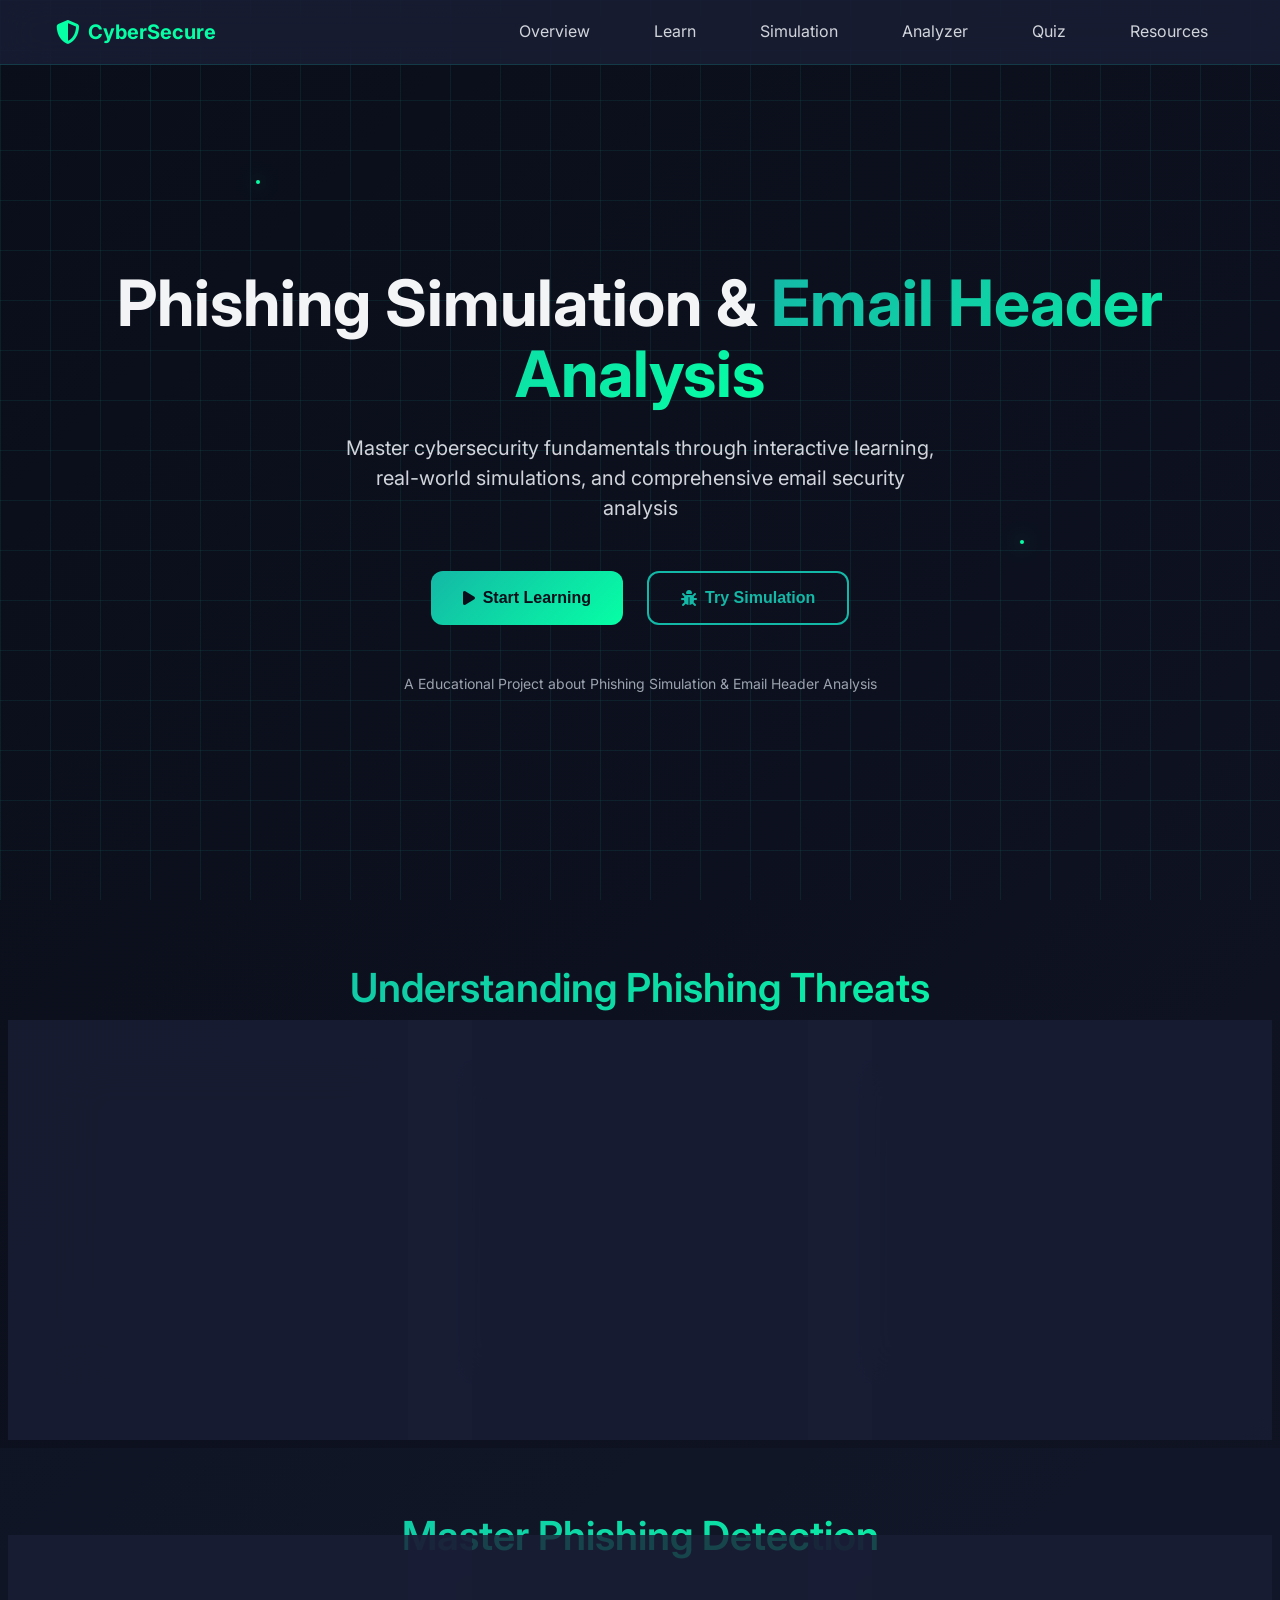
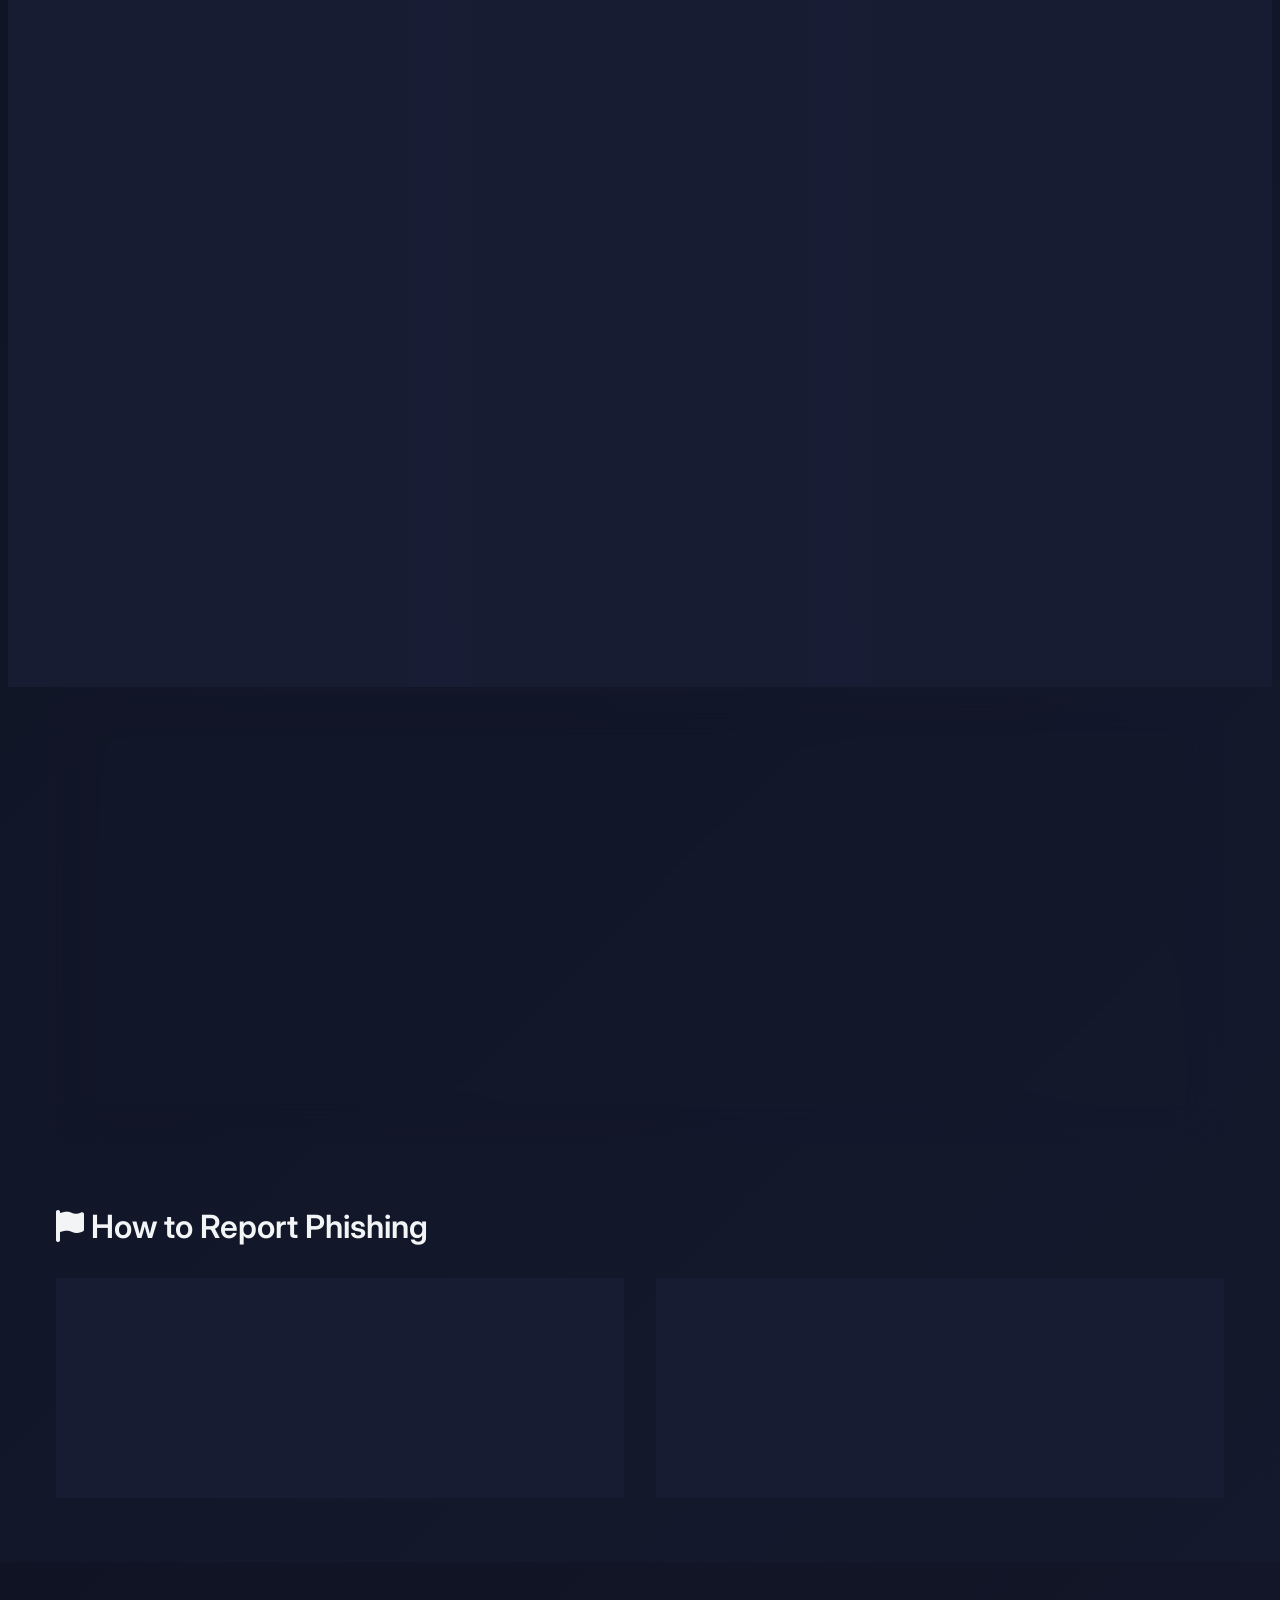
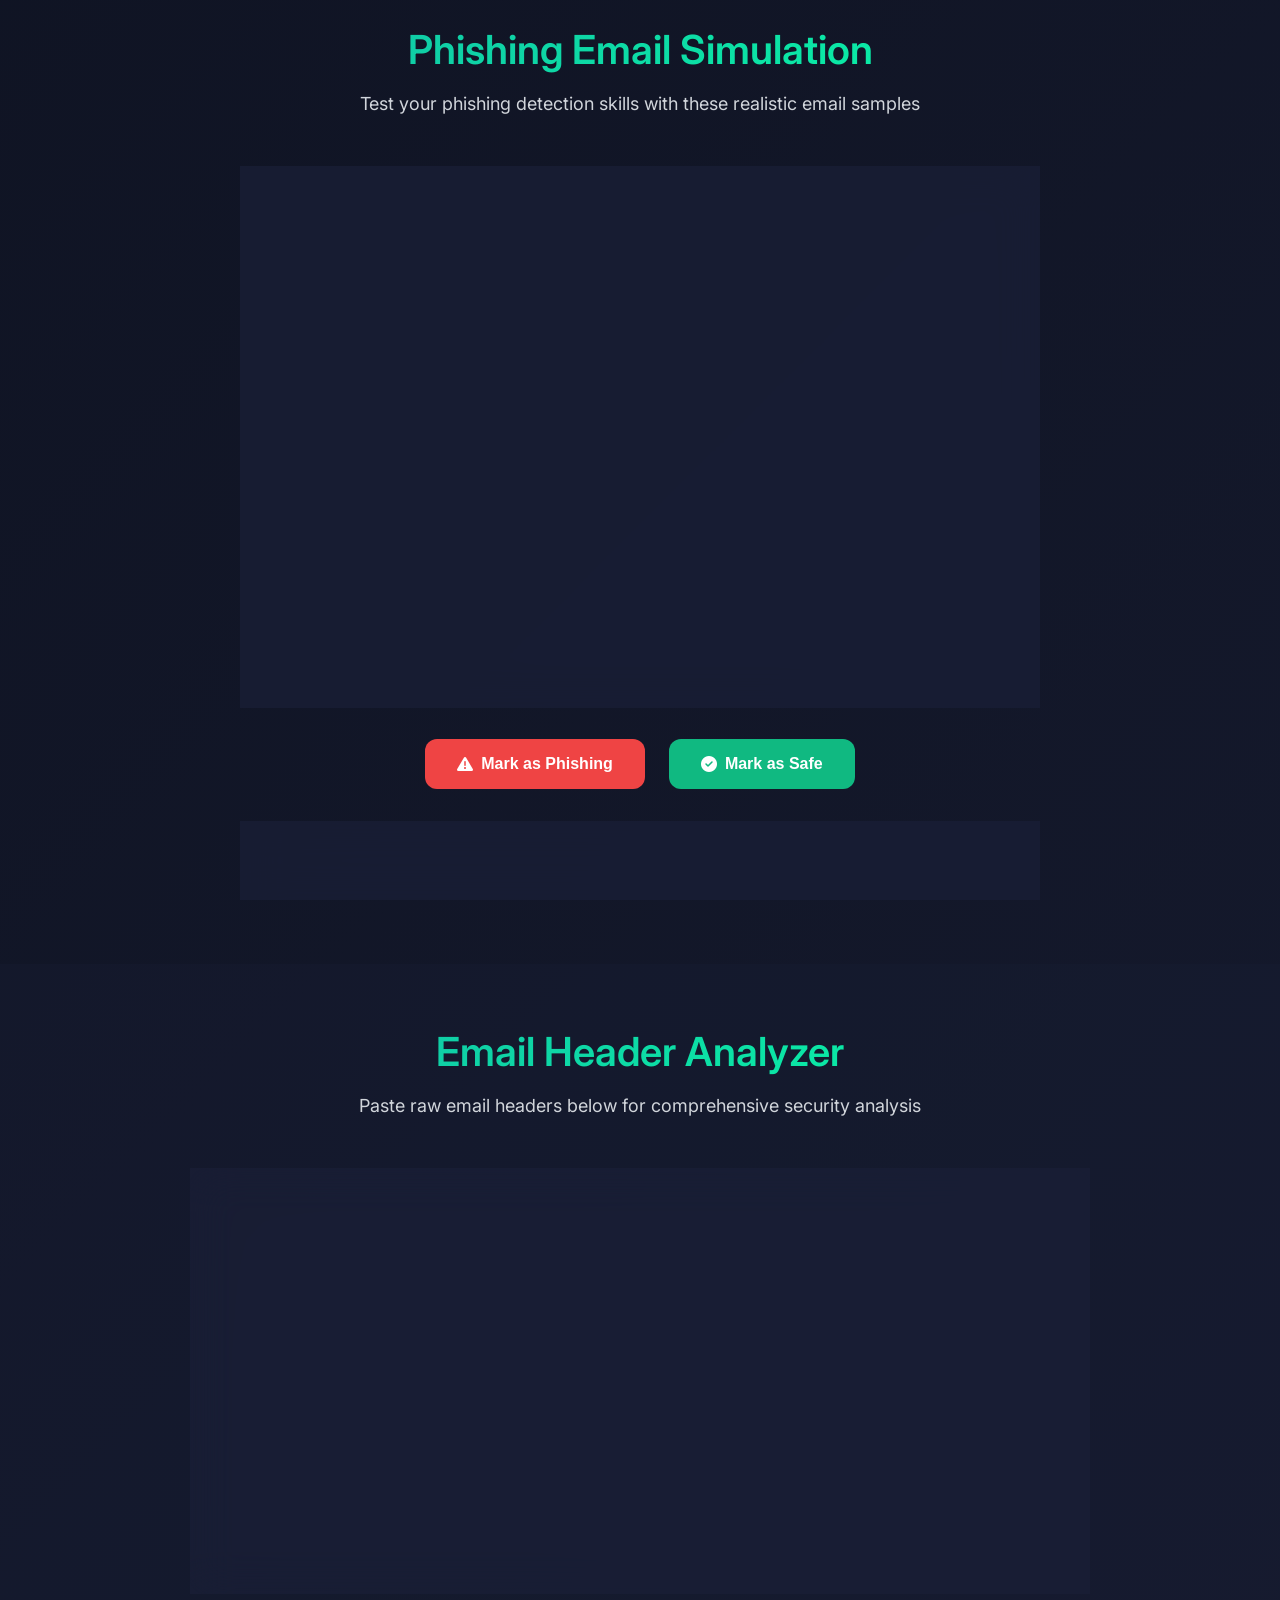
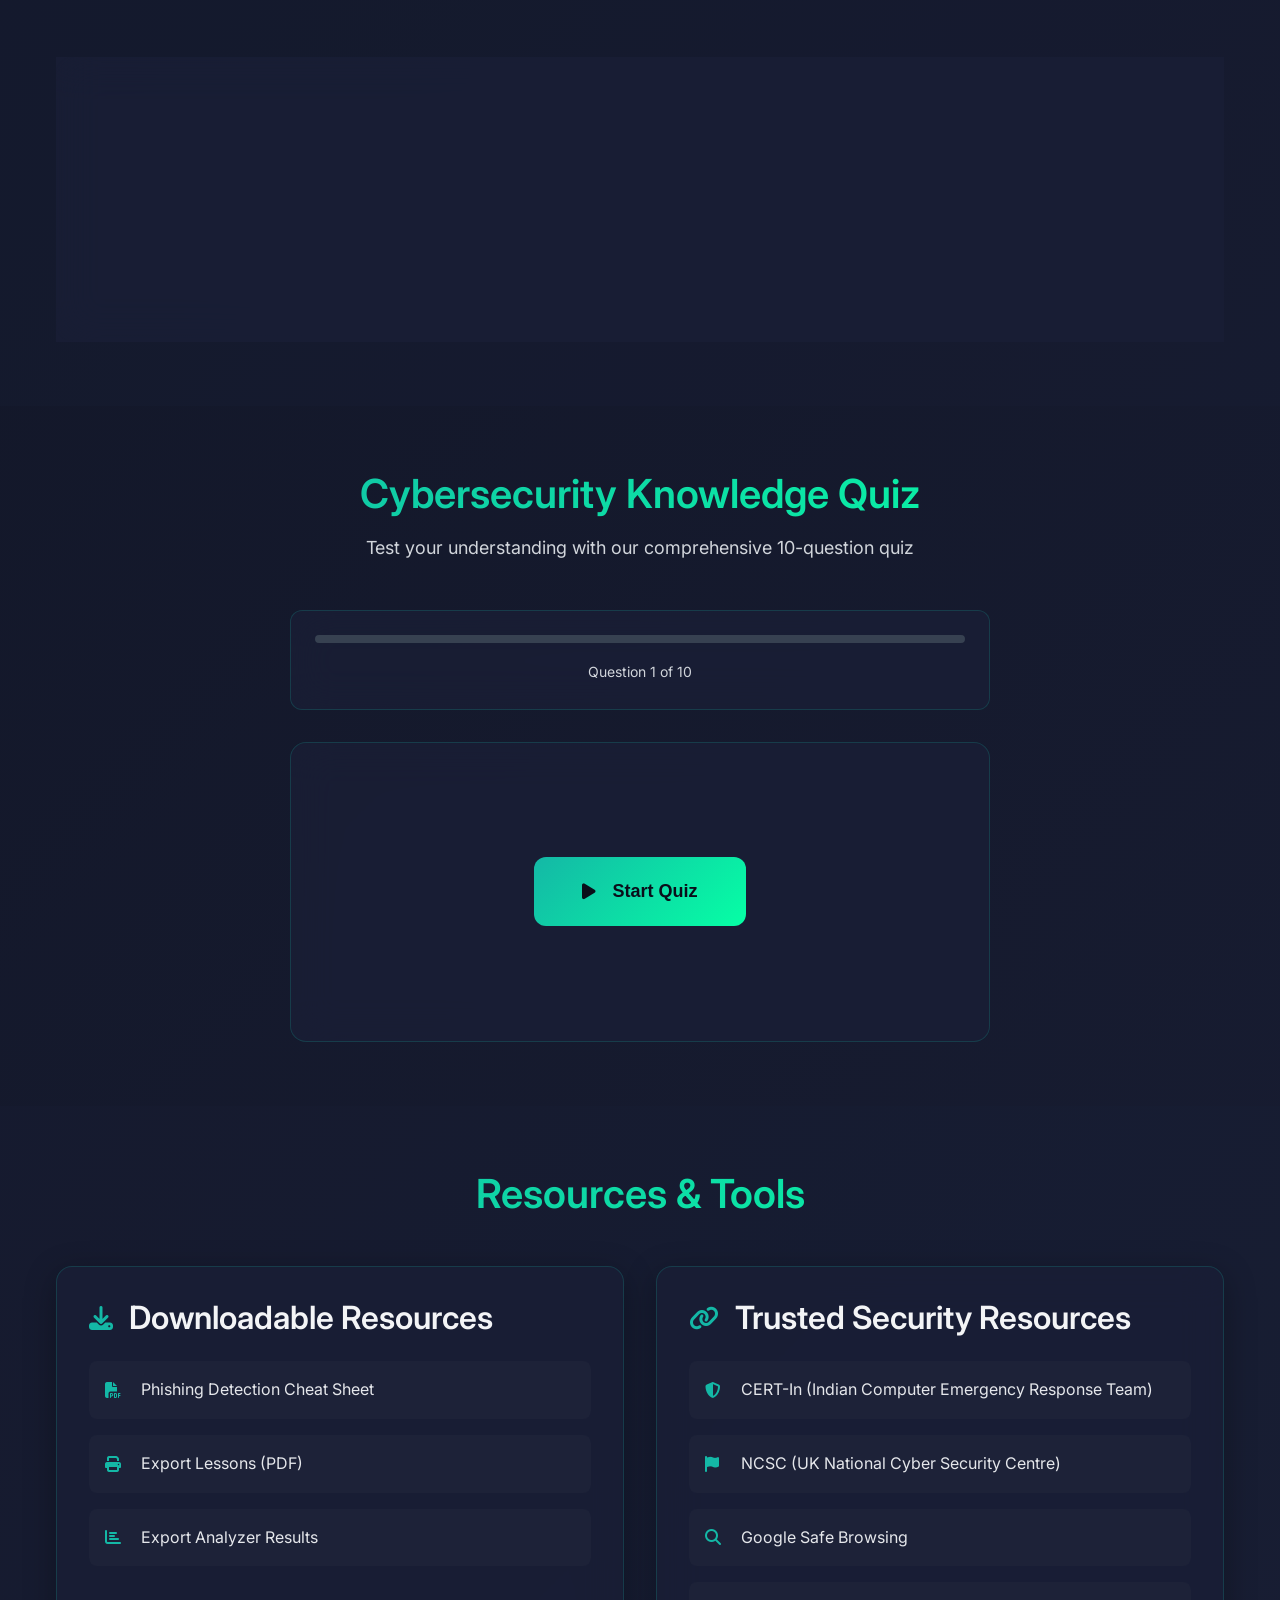
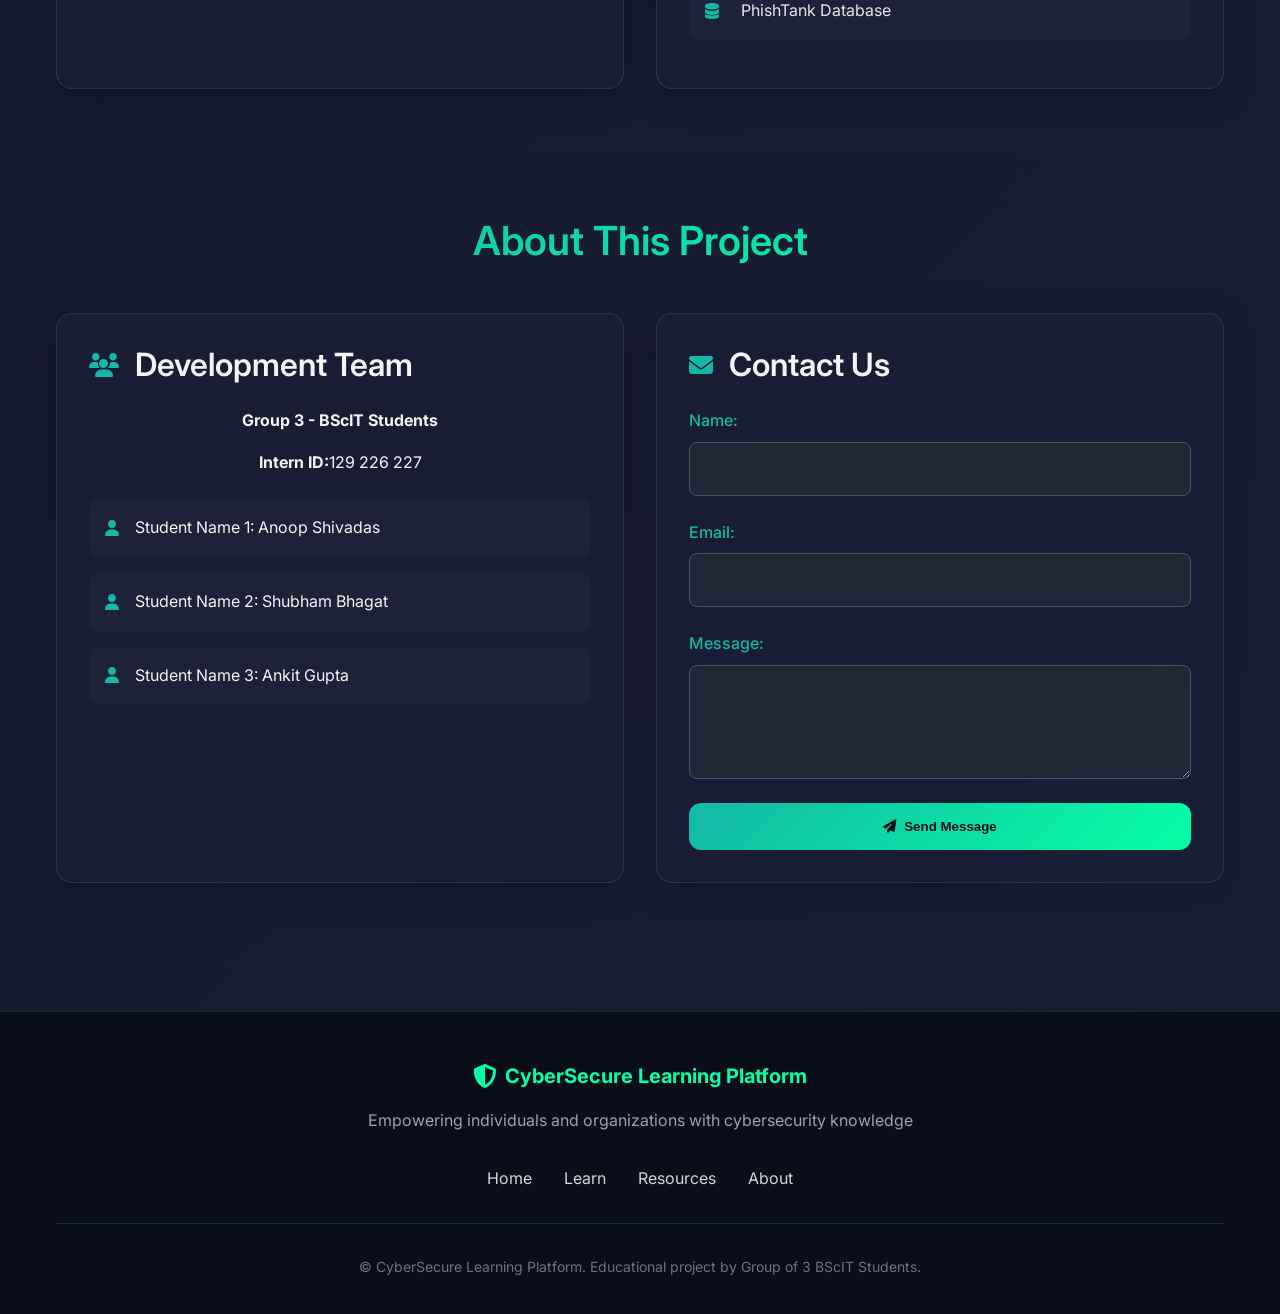
==== commit 031b554c: "Google Search making live search in google search" ====
--- a/index.html
+++ b/index.html
@@ -2,6 +2,7 @@
 <html lang="en">
 <head>
     <meta charset="UTF-8">
+    <meta name="google-site-verification" content="ggZA--jqYCSKWw_OwOEBhKDsljRkdWwaE0ky2Wps0qM" />
     <meta name="viewport" content="width=device-width, initial-scale=1.0">
     <meta name="description" content="Professional cybersecurity learning platform for phishing detection and email security analysis">
     <title>CyberSecure Learning Platform - Phishing & Email Security</title>
--- a/style.css
+++ b/style.css
@@ -1,576 +1,1776 @@
-
-        /* CSS Reset and Base Styles */
-        * {
-            margin: 0;
-            padding: 0;
-            box-sizing: border-box;
-        }
-
-        :root {
-            /* Cyber/Dark color palette */
-            --primary-bg: #0a0e1a;
-            --secondary-bg: #1a1f2e;
-            --card-bg: rgba(26, 31, 46, 0.8);
-            --glass-bg: rgba(26, 31, 46, 0.6);
-            --accent-teal: #14b8a6;
-            --accent-blue: #3b82f6;
-            --accent-neon: #00ffff;
-            --text-primary: #e2e8f0;
-            --text-secondary: #94a3b8;
-            --text-accent: #06b6d4;
-            --success: #10b981;
-            --warning: #f59e0b;
-            --error: #ef4444;
-            --border: rgba(148, 163, 184, 0.2);
-            
-            /* Typography */
-            --font-primary: 'Inter', -apple-system, BlinkMacSystemFont, sans-serif;
-            --font-mono: 'JetBrains Mono', 'Consolas', 'Monaco', monospace;
-            
-            /* Spacing */
-            --space-xs: 0.5rem;
-            --space-sm: 1rem;
-            --space-md: 1.5rem;
-            --space-lg: 2rem;
-            --space-xl: 2rem;
-            
-            /* Borders */
-            --radius: 0.75rem;
-            --radius-lg: 1rem;
-        }
-
-        body {
-            font-family: var(--font-primary);
-            background: linear-gradient(135deg, var(--primary-bg) 0%, var(--secondary-bg) 100%);
-            color: var(--text-primary);
-            line-height: 1.6;
-            min-height: 100vh;
-        }
-
-        /* Typography */
-        h1, h2, h3, h4, h5, h6 {
-            font-weight: 600;
-            line-height: 1.2;
-            margin-bottom: var(--space-sm);
-        }
-
-        h1 { font-size: clamp(2rem, 5vw, 3.5rem); }
-        h2 { font-size: clamp(1.5rem, 4vw, 2.5rem); }
-        h3 { font-size: clamp(1.25rem, 3vw, 2rem); }
-
-        p {
-            margin-bottom: var(--space-sm);
-            color: var(--text-secondary);
-        }
-
-        code {
-            font-family: var(--font-mono);
-            background: rgba(0, 0, 0, 0.3);
-            padding: 0.2rem 0.4rem;
-            border-radius: 0.25rem;
-            font-size: 0.9em;
-        }
-
-        pre {
-            background: rgba(0, 0, 0, 0.4);
-            padding: var(--space-sm);
-            border-radius: var(--radius);
-            overflow-x: auto;
-            margin: var(--space-sm) 0;
-            border-left: 3px solid var(--accent-teal);
-        }
-
-        /* Layout Components */
-        .container {
-            max-width: 1200px;
-            margin: 0 auto;
-            padding: 0 var(--space-sm);
-        }
-
-        .section {
-            padding: var(--space-xl) 0;
-            min-height: 100vh;
-            scroll-margin-top: 80px;
-        }
-
-        .card {
-            background: var(--card-bg);
-            backdrop-filter: blur(10px);
-            border: 1px solid var(--border);
-            border-radius: var(--radius-lg);
-            padding: var(--space-lg);
-            margin-bottom: var(--space-md);
-            box-shadow: 0 10px 30px rgba(0, 0, 0, 0.3);
-            transition: transform 0.3s ease, box-shadow 0.3s ease;
-        }
-
-        .card:hover {
-            transform: translateY(-2px);
-            box-shadow: 0 15px 40px rgba(0, 0, 0, 0.4);
-        }
-
-        .glass-card {
-            background: var(--glass-bg);
-            backdrop-filter: blur(15px);
-            border: 1px solid rgba(255, 255, 255, 0.1);
-        }
-
-        /* Navigation */
-        .nav {
-            position: fixed;
-            top: 0;
-            left: 0;
-            right: 0;
-            background: rgba(10, 14, 26, 0.95);
-            backdrop-filter: blur(10px);
-            border-bottom: 1px solid var(--border);
-            z-index: 1000;
-            padding: var(--space-sm) 0;
-        }
-
-        .nav-container {
-            display: flex;
-            justify-content: space-between;
-            align-items: center;
-            flex-wrap: wrap;
-            gap: var(--space-sm);
-        }
-
-        .nav-brand {
-            font-size: 1.25rem;
-            font-weight: 600;
-            color: var(--accent-teal);
-            text-decoration: none;
-        }
-
-        .nav-links {
-            display: flex;
-            gap: var(--space-md);
-            list-style: none;
-            flex-wrap: wrap;
-        }
-
-        .nav-links a {
-            color: var(--text-secondary);
-            text-decoration: none;
-            padding: var(--space-xs) var(--space-sm);
-            border-radius: var(--radius);
-            transition: all 0.3s ease;
-            font-size: 0.9rem;
-        }
-
-        .nav-links a:hover,
-        .nav-links a:focus {
-            color: var(--accent-teal);
-            background: rgba(20, 184, 166, 0.1);
-            outline: none;
-        }
-
-        /* Hero Section */
-        .hero {
-            text-align: center;
-            padding: calc(80px + var(--space-xl)) 0 var(--space-xl);
-            background: radial-gradient(ellipse at center, rgba(20, 184, 166, 0.1) 0%, transparent 50%);
-        }
-
-        .hero-title {
-            background: linear-gradient(135deg, var(--accent-teal) 0%, var(--accent-neon) 100%);
-            -webkit-background-clip: text;
-            -webkit-text-fill-color: transparent;
-            background-clip: text;
-            margin-bottom: var(--space-sm);
-        }
-
-        .hero-subtitle {
-            font-size: clamp(1rem, 3vw, 1.5rem);
-            color: var(--text-secondary);
-            margin-bottom: var(--space-lg);
-            max-width: 800px;
-            margin-left: auto;
-            margin-right: auto;
-        }
-
-        .credit-line {
-            display: inline-block;
-            background: var(--glass-bg);
-            padding: var(--space-xs) var(--space-sm);
-            border-radius: 2rem;
-            font-size: 0.9rem;
-            color: var(--text-accent);
-            border: 1px solid var(--border);
-        }
-
-        /* Buttons */
-        .btn {
-            display: inline-block;
-            padding: var(--space-sm) var(--space-lg);
-            border: none;
-            border-radius: var(--radius);
-            font-family: inherit;
-            font-size: 1rem;
-            font-weight: 500;
-            cursor: pointer;
-            text-decoration: none;
-            transition: all 0.3s ease;
-            text-align: center;
-            min-width: 120px;
-        }
-
-        .btn-primary {
-            background: linear-gradient(135deg, var(--accent-teal) 0%, var(--accent-blue) 100%);
-            color: white;
-        }
-
-        .btn-primary:hover,
-        .btn-primary:focus {
-            transform: translateY(-2px);
-            box-shadow: 0 10px 25px rgba(20, 184, 166, 0.3);
-            outline: none;
-        }
-
-        .btn-secondary {
-            background: transparent;
-            color: var(--accent-teal);
-            border: 2px solid var(--accent-teal);
-        }
-
-        .btn-secondary:hover,
-        .btn-secondary:focus {
-            background: var(--accent-teal);
-            color: var(--primary-bg);
-            outline: none;
-        }
-
-        .btn-success {
-            background: var(--success);
-            color: white;
-        }
-
-        .btn-danger {
-            background: var(--error);
-            color: white;
-        }
-
-        .btn-small {
-            padding: var(--space-xs) var(--space-sm);
-            font-size: 0.9rem;
-            min-width: auto;
-        }
-
-        /* Grid System */
-        .grid {
-            display: grid;
-            gap: var(--space-md);
-        }
-
-        .grid-2 {
-            grid-template-columns: repeat(auto-fit, minmax(300px, 1fr));
-        }
-
-        .grid-3 {
-            grid-template-columns: repeat(auto-fit, minmax(250px, 1fr));
-        }
-
-        /* Forms */
-        .form-group {
-            margin-bottom: var(--space-md);
-        }
-
-        .form-label {
-            display: block;
-            margin-bottom: var(--space-xs);
-            font-weight: 500;
-            color: var(--text-primary);
-        }
-
-        .form-input,
-        .form-textarea,
-        .form-select {
-            width: 100%;
-            padding: var(--space-sm);
-            background: rgba(0, 0, 0, 0.3);
-            border: 1px solid var(--border);
-            border-radius: var(--radius);
-            color: var(--text-primary);
-            font-family: inherit;
-            font-size: 1rem;
-            transition: border-color 0.3s ease;
-        }
-
-        .form-input:focus,
-        .form-textarea:focus,
-        .form-select:focus {
-            outline: none;
-            border-color: var(--accent-teal);
-            box-shadow: 0 0 0 2px rgba(20, 184, 166, 0.2);
-        }
-
-        .form-textarea {
-            min-height: 120px;
-            resize: vertical;
-            font-family: var(--font-mono);
-            font-size: 0.9rem;
-        }
-
-        /* Progress Bar */
-        .progress-bar {
-            width: 100%;
-            height: 8px;
-            background: rgba(0, 0, 0, 0.3);
-            border-radius: 4px;
-            overflow: hidden;
-            margin-bottom: var(--space-md);
-        }
-
-        .progress-fill {
-            height: 100%;
-            background: linear-gradient(90deg, var(--accent-teal) 0%, var(--accent-blue) 100%);
-            width: 0%;
-            transition: width 0.5s ease;
-        }
-
-        /* Quiz Styles */
-        .quiz-question {
-            margin-bottom: var(--space-lg);
-        }
-
-        .quiz-options {
-            list-style: none;
-            margin-top: var(--space-sm);
-        }
-
-        .quiz-option {
-            margin-bottom: var(--space-xs);
-        }
-
-        .quiz-option label {
-            display: flex;
-            align-items: center;
-            padding: var(--space-sm);
-            background: rgba(0, 0, 0, 0.2);
-            border: 1px solid var(--border);
-            border-radius: var(--radius);
-            cursor: pointer;
-            transition: all 0.3s ease;
-        }
-
-        .quiz-option label:hover {
-            background: rgba(20, 184, 166, 0.1);
-            border-color: var(--accent-teal);
-        }
-
-        .quiz-option input[type="radio"] {
-            margin-right: var(--space-sm);
-        }
-
-        .quiz-explanation {
-            background: rgba(20, 184, 166, 0.1);
-            border-left: 3px solid var(--accent-teal);
-            padding: var(--space-sm);
-            margin-top: var(--space-sm);
-            border-radius: 0 var(--radius) var(--radius) 0;
-            display: none;
-        }
-
-        .quiz-explanation.show {
-            display: block;
-            animation: fadeIn 0.5s ease;
-        }
-
-        /* Email Analyzer Styles */
-        .analyzer-result {
-            margin-top: var(--space-lg);
-            display: none;
-        }
-
-        .analyzer-result.show {
-            display: block;
-            animation: fadeIn 0.5s ease;
-        }
-
-        .header-table {
-            width: 100%;
-            border-collapse: collapse;
-            margin: var(--space-sm) 0;
-            font-size: 0.9rem;
-        }
-
-        .header-table th,
-        .header-table td {
-            padding: var(--space-xs) var(--space-sm);
-            border: 1px solid var(--border);
-            text-align: left;
-        }
-
-        .header-table th {
-            background: rgba(0, 0, 0, 0.3);
-            font-weight: 600;
-        }
-
-        .security-indicator {
-            display: inline-block;
-            padding: 0.25rem 0.5rem;
-            border-radius: 1rem;
-            font-size: 0.8rem;
-            font-weight: 500;
-        }
-
-        .security-good {
-            background: rgba(16, 185, 129, 0.2);
-            color: var(--success);
-            border: 1px solid var(--success);
-        }
-
-        .security-warning {
-            background: rgba(245, 158, 11, 0.2);
-            color: var(--warning);
-            border: 1px solid var(--warning);
-        }
-
-        .security-danger {
-            background: rgba(239, 68, 68, 0.2);
-            color: var(--error);
-            border: 1px solid var(--error);
-        }
-
-        /* Phishing Simulation Styles */
-        .phishing-email {
-            background: white;
-            color: #333;
-            border-radius: var(--radius);
-            overflow: hidden;
-            margin: var(--space-md) 0;
-            box-shadow: 0 5px 15px rgba(0, 0, 0, 0.2);
-        }
-
-        .email-header {
-            background: #f8f9fa;
-            padding: var(--space-sm);
-            border-bottom: 1px solid #dee2e6;
-            font-size: 0.9rem;
-        }
-
-        .email-body {
-            padding: var(--space-md);
-        }
-
-        .phishing-controls {
-            display: flex;
-            gap: var(--space-sm);
-            margin-top: var(--space-md);
-            flex-wrap: wrap;
-        }
-
-        .phishing-feedback {
-            margin-top: var(--space-md);
-            padding: var(--space-sm);
-            border-radius: var(--radius);
-            display: none;
-        }
-
-        .phishing-feedback.show {
-            display: block;
-            animation: fadeIn 0.5s ease;
-        }
-
-        .feedback-correct {
-            background: rgba(16, 185, 129, 0.2);
-            border-left: 3px solid var(--success);
-        }
-
-        .feedback-incorrect {
-            background: rgba(239, 68, 68, 0.2);
-            border-left: 3px solid var(--error);
-        }
-
-        /* Animations */
-        @keyframes fadeIn {
-            from { opacity: 0; transform: translateY(20px); }
-            to { opacity: 1; transform: translateY(0); }
-        }
-
-        .fade-in {
-            animation: fadeIn 0.6s ease;
-        }
-
-        /* Responsive Design */
-        @media (max-width: 768px) {
-            .nav-container {
-                flex-direction: column;
-                text-align: center;
-            }
-            
-            .nav-links {
-                justify-content: center;
-            }
-            
-            .hero {
-                padding-top: calc(130px + var(--space-xl));
-            }
-            
-            .section {
-                padding: var(--space-lg) 0;
-                min-height: auto;
-            }
-            
-            .phishing-controls {
-                justify-content: center;
-            }
-        }
-
-        /* Print Styles */
-        @media print {
-            .nav,
-            .btn,
-            .phishing-controls {
-                display: none !important;
-            }
-            
-            body {
-                background: white !important;
-                color: black !important;
-            }
-            
-            .card {
-                border: 1px solid #ccc !important;
-                background: white !important;
-                box-shadow: none !important;
-            }
-        }
-
-        /* Accessibility */
-        .sr-only {
-            position: absolute;
-            width: 1px;
-            height: 1px;
-            padding: 0;
-            margin: -1px;
-            overflow: hidden;
-            clip: rect(0, 0, 0, 0);
-            white-space: nowrap;
-            border: 0;
-        }
-
-        /* Focus styles for keyboard navigation */
-        *:focus {
-            outline: 2px solid var(--accent-teal);
-            outline-offset: 2px;
-        }
-
-        /* Custom scrollbar */
-        ::-webkit-scrollbar {
-            width: 8px;
-        }
-
-        ::-webkit-scrollbar-track {
-            background: var(--primary-bg);
-        }
-
-        ::-webkit-scrollbar-thumb {
-            background: var(--accent-teal);
-            border-radius: 4px;
-        }
-
-        ::-webkit-scrollbar-thumb:hover {
-            background: var(--accent-blue);
-        }
+/* CSS Reset and Base Styles */
+* {
+    margin: 0;
+    padding: 0;
+    box-sizing: border-box;
+}
+
+:root {
+    /* Color Palette */
+    --primary-dark: #0a0e1a;
+    --secondary-dark: #1a1f36;
+    --accent-teal: #14b8a6;
+    --accent-neon: #06ffa5;
+    --accent-blue: #3b82f6;
+    --accent-purple: #8b5cf6;
+    --warning: #f59e0b;
+    --danger: #ef4444;
+    --success: #10b981;
+    
+    /* Neutral Colors */
+    --gray-50: #f9fafb;
+    --gray-100: #f3f4f6;
+    --gray-200: #e5e7eb;
+    --gray-300: #d1d5db;
+    --gray-400: #9ca3af;
+    --gray-500: #6b7280;
+    --gray-600: #4b5563;
+    --gray-700: #374151;
+    --gray-800: #1f2937;
+    --gray-900: #111827;
+    
+    /* Glass Effect */
+    --glass-bg: rgba(26, 31, 54, 0.8);
+    --glass-border: rgba(20, 184, 166, 0.2);
+    --glass-shadow: 0 8px 32px rgba(0, 0, 0, 0.3);
+    
+    /* Typography */
+    --font-primary: 'Inter', -apple-system, BlinkMacSystemFont, sans-serif;
+    --font-mono: 'JetBrains Mono', 'Consolas', monospace;
+    
+    /* Spacing System (8px base) */
+    --space-1: 0.5rem;  /* 8px */
+    --space-2: 1rem;    /* 16px */
+    --space-3: 1.5rem;  /* 24px */
+    --space-4: 2rem;    /* 32px */
+    --space-6: 3rem;    /* 48px */
+    --space-8: 4rem;    /* 64px */
+    --space-12: 6rem;   /* 96px */
+    
+    /* Border Radius */
+    --radius-sm: 4px;
+    --radius-md: 8px;
+    --radius-lg: 12px;
+    --radius-xl: 16px;
+    
+    /* Transitions */
+    --transition-fast: 0.15s ease;
+    --transition-smooth: 0.3s cubic-bezier(0.4, 0, 0.2, 1);
+    --transition-slow: 0.5s cubic-bezier(0.4, 0, 0.2, 1);
+}
+
+/* Base HTML and Body */
+html {
+    scroll-behavior: smooth;
+    font-size: 16px;
+}
+
+body {
+    font-family: var(--font-primary);
+    background: linear-gradient(135deg, var(--primary-dark) 0%, var(--secondary-dark) 100%);
+    color: var(--gray-100);
+    line-height: 1.6;
+    overflow-x: hidden;
+    min-height: 100vh;
+}
+
+/* Container */
+.container {
+    width: 100%;
+    max-width: 1200px;
+    margin: 0 auto;
+    padding: 0 var(--space-2);
+}
+
+/* Typography */
+h1, h2, h3, h4, h5, h6 {
+    font-weight: 600;
+    line-height: 1.2;
+    margin-bottom: var(--space-2);
+}
+
+h1 { font-size: 3rem; }
+h2 { font-size: 2.5rem; }
+h3 { font-size: 2rem; }
+h4 { font-size: 1.5rem; }
+h5 { font-size: 1.25rem; }
+h6 { font-size: 1rem; }
+
+p { margin-bottom: var(--space-2); }
+
+/* Navigation */
+.navbar {
+    position: fixed;
+    top: 0;
+    width: 100%;
+    background: var(--glass-bg);
+    backdrop-filter: blur(20px);
+    border-bottom: 1px solid var(--glass-border);
+    z-index: 1000;
+    transition: var(--transition-smooth);
+}
+
+.nav-container {
+    display: flex;
+    justify-content: space-between;
+    align-items: center;
+    padding: var(--space-2) var(--space-2);
+    max-width: 1200px;
+    margin: 0 auto;
+}
+
+.nav-brand {
+    display: flex;
+    align-items: center;
+    gap: var(--space-1);
+    font-size: 1.25rem;
+    font-weight: 700;
+    color: var(--accent-neon);
+}
+
+.nav-brand i {
+    font-size: 1.5rem;
+}
+
+.nav-menu {
+    display: flex;
+    list-style: none;
+    gap: var(--space-4);
+}
+
+.nav-menu a {
+    color: var(--gray-300);
+    text-decoration: none;
+    padding: var(--space-1) var(--space-2);
+    border-radius: var(--radius-md);
+    transition: var(--transition-fast);
+    position: relative;
+}
+
+.nav-menu a:hover,
+.nav-menu a:focus {
+    color: var(--accent-neon);
+    background: rgba(20, 184, 166, 0.1);
+}
+
+.nav-toggle {
+    display: none;
+    flex-direction: column;
+    background: none;
+    border: none;
+    cursor: pointer;
+    padding: var(--space-1);
+}
+
+.nav-toggle span {
+    width: 25px;
+    height: 3px;
+    background: var(--accent-teal);
+    margin: 2px 0;
+    transition: var(--transition-fast);
+    border-radius: 2px;
+}
+
+/* Hero Section */
+.hero {
+    position: relative;
+    min-height: 100vh;
+    display: flex;
+    align-items: center;
+    overflow: hidden;
+    padding-top: 80px;
+}
+
+.hero-background {
+    position: absolute;
+    top: 0;
+    left: 0;
+    width: 100%;
+    height: 100%;
+    z-index: -1;
+}
+
+.cyber-grid {
+    position: absolute;
+    top: 0;
+    left: 0;
+    width: 100%;
+    height: 100%;
+    background-image: 
+        linear-gradient(rgba(20, 184, 166, 0.1) 1px, transparent 1px),
+        linear-gradient(90deg, rgba(20, 184, 166, 0.1) 1px, transparent 1px);
+    background-size: 50px 50px;
+    animation: gridMove 20s linear infinite;
+}
+
+@keyframes gridMove {
+    0% { transform: translate(0, 0); }
+    100% { transform: translate(50px, 50px); }
+}
+
+.floating-particles {
+    position: absolute;
+    width: 100%;
+    height: 100%;
+}
+
+.floating-particles::before,
+.floating-particles::after {
+    content: '';
+    position: absolute;
+    width: 4px;
+    height: 4px;
+    background: var(--accent-neon);
+    border-radius: 50%;
+    animation: float 6s ease-in-out infinite;
+    box-shadow: 0 0 20px var(--accent-neon);
+}
+
+.floating-particles::before {
+    top: 20%;
+    left: 20%;
+    animation-delay: -2s;
+}
+
+.floating-particles::after {
+    top: 60%;
+    right: 20%;
+    animation-delay: -4s;
+}
+
+@keyframes float {
+    0%, 100% { transform: translateY(0px); }
+    50% { transform: translateY(-20px); }
+}
+
+.hero-content {
+    text-align: center;
+    z-index: 1;
+}
+
+.hero-title {
+    font-size: clamp(2.5rem, 5vw, 4rem);
+    font-weight: 700;
+    margin-bottom: var(--space-3);
+    line-height: 1.1;
+}
+
+.gradient-text {
+    background: linear-gradient(135deg, var(--accent-teal), var(--accent-neon));
+    -webkit-background-clip: text;
+    background-clip: text;
+    -webkit-text-fill-color: transparent;
+    color: transparent;
+}
+
+.hero-subtitle {
+    font-size: 1.25rem;
+    color: var(--gray-300);
+    max-width: 600px;
+    margin: 0 auto var(--space-6);
+    line-height: 1.5;
+}
+
+.hero-stats {
+    display: flex;
+    justify-content: center;
+    gap: var(--space-6);
+    margin-bottom: var(--space-6);
+}
+
+.stat-item {
+    text-align: center;
+}
+
+.stat-number {
+    display: block;
+    font-size: 2rem;
+    font-weight: 700;
+    color: var(--accent-teal);
+}
+
+.stat-label {
+    font-size: 0.875rem;
+    color: var(--gray-400);
+    text-transform: uppercase;
+    letter-spacing: 0.05em;
+}
+
+.hero-actions {
+    display: flex;
+    gap: var(--space-3);
+    justify-content: center;
+    margin-bottom: var(--space-6);
+}
+
+.cta-button {
+    padding: var(--space-2) var(--space-4);
+    border: none;
+    border-radius: var(--radius-lg);
+    font-size: 1rem;
+    font-weight: 600;
+    cursor: pointer;
+    transition: var(--transition-smooth);
+    display: flex;
+    align-items: center;
+    gap: var(--space-1);
+    text-decoration: none;
+}
+
+.cta-button.primary {
+    background: linear-gradient(135deg, var(--accent-teal), var(--accent-neon));
+    color: var(--primary-dark);
+}
+
+.cta-button.primary:hover {
+    transform: translateY(-2px);
+    box-shadow: 0 10px 30px rgba(20, 184, 166, 0.3);
+}
+
+.cta-button.secondary {
+    background: transparent;
+    color: var(--accent-teal);
+    border: 2px solid var(--accent-teal);
+}
+
+.cta-button.secondary:hover {
+    background: var(--accent-teal);
+    color: var(--primary-dark);
+    transform: translateY(-2px);
+}
+
+.group-credit {
+    color: var(--gray-400);
+    font-size: 0.875rem;
+}
+
+/* Section Styles */
+.section {
+    padding: var(--space-8) 0;
+}
+
+.alt-bg {
+    background: rgba(26, 31, 54, 0.3);
+}
+
+.section-title {
+    text-align: center;
+    font-size: 2.5rem;
+    margin-bottom: var(--space-2);
+    background: linear-gradient(135deg, var(--accent-teal), var(--accent-neon));
+    -webkit-background-clip: text;
+    background-clip: text;
+    -webkit-text-fill-color: transparent;
+    color: transparent;
+}
+
+.section-description {
+    text-align: center;
+    color: var(--gray-300);
+    font-size: 1.125rem;
+    max-width: 600px;
+    margin: 0 auto var(--space-6);
+}
+
+/* Card Components */
+.overview-grid {
+    display: grid;
+    grid-template-columns: repeat(auto-fit, minmax(300px, 1fr));
+    gap: var(--space-4);
+    margin-top: var(--space-6);
+}
+
+.overview-card,
+.learn-card,
+.resource-card,
+.about-card {
+    background: var(--glass-bg);
+    backdrop-filter: blur(20px);
+    border: 1px solid var(--glass-border);
+    border-radius: var(--radius-xl);
+    padding: var(--space-4);
+    box-shadow: var(--glass-shadow);
+    transition: var(--transition-smooth);
+}
+
+.overview-card:hover,
+.learn-card:hover,
+.resource-card:hover,
+.about-card:hover {
+    transform: translateY(-5px);
+    box-shadow: 0 12px 40px rgba(0, 0, 0, 0.4);
+    border-color: var(--accent-teal);
+}
+
+.card-header {
+    display: flex;
+    align-items: center;
+    gap: var(--space-2);
+    margin-bottom: var(--space-3);
+}
+
+.card-header i {
+    font-size: 1.5rem;
+    color: var(--accent-teal);
+}
+
+.card-header h3 {
+    margin-bottom: 0;
+    color: var(--gray-100);
+}
+
+/* Feature Lists */
+.feature-list,
+.indicator-list,
+.prevention-list,
+.resource-list {
+    list-style: none;
+}
+
+.feature-list li,
+.indicator-list li,
+.prevention-list li {
+    padding: var(--space-1) 0;
+    display: flex;
+    align-items: center;
+    gap: var(--space-2);
+}
+
+.feature-list i {
+    color: var(--accent-teal);
+    font-size: 0.875rem;
+}
+
+.indicator {
+    background: rgba(239, 68, 68, 0.1);
+    color: var(--danger);
+    padding: var(--space-1);
+    border-radius: var(--radius-sm);
+    font-size: 0.875rem;
+}
+
+/* Learn Section */
+.learn-grid {
+    display: grid;
+    grid-template-columns: repeat(auto-fit, minmax(350px, 1fr));
+    gap: var(--space-4);
+    margin-bottom: var(--space-8);
+}
+
+.phishing-types .type-item {
+    padding: var(--space-2);
+    margin: var(--space-2) 0;
+    background: rgba(59, 130, 246, 0.1);
+    border-left: 4px solid var(--accent-blue);
+    border-radius: var(--radius-md);
+}
+
+.email-header-example {
+    margin: var(--space-8) 0;
+    background: var(--glass-bg);
+    backdrop-filter: blur(20px);
+    border: 1px solid var(--glass-border);
+    border-radius: var(--radius-xl);
+    padding: var(--space-4);
+}
+
+.code-block {
+    background: var(--gray-900);
+    border: 1px solid var(--gray-700);
+    border-radius: var(--radius-md);
+    padding: var(--space-3);
+    margin: var(--space-3) 0;
+    overflow-x: auto;
+    font-family: var(--font-mono);
+    font-size: 0.875rem;
+    line-height: 1.4;
+}
+
+.code-block code {
+    color: var(--gray-200);
+}
+
+/* Reporting Section */
+.reporting-section {
+    margin-top: var(--space-8);
+}
+
+.reporting-grid {
+    display: grid;
+    grid-template-columns: repeat(auto-fit, minmax(250px, 1fr));
+    gap: var(--space-4);
+    margin-top: var(--space-4);
+}
+
+.reporting-card {
+    background: var(--glass-bg);
+    backdrop-filter: blur(20px);
+    border: 1px solid var(--glass-border);
+    border-radius: var(--radius-lg);
+    padding: var(--space-3);
+}
+
+.reporting-card ul {
+    list-style: none;
+}
+
+.reporting-card li {
+    padding: var(--space-1) 0;
+}
+
+/* Simulation Section */
+.simulation-container {
+    max-width: 800px;
+    margin: 0 auto;
+}
+
+.email-display {
+    background: var(--glass-bg);
+    backdrop-filter: blur(20px);
+    border: 1px solid var(--glass-border);
+    border-radius: var(--radius-xl);
+    padding: var(--space-4);
+    margin-bottom: var(--space-4);
+    min-height: 300px;
+}
+
+.email-header {
+    border-bottom: 1px solid var(--glass-border);
+    padding-bottom: var(--space-2);
+    margin-bottom: var(--space-3);
+}
+
+.email-field {
+    display: flex;
+    margin-bottom: var(--space-1);
+}
+
+.field-label {
+    font-weight: 600;
+    color: var(--accent-teal);
+    min-width: 80px;
+}
+
+.field-value {
+    color: var(--gray-200);
+}
+
+.email-body {
+    line-height: 1.6;
+    color: var(--gray-200);
+}
+
+.simulation-controls {
+    display: flex;
+    gap: var(--space-3);
+    justify-content: center;
+    margin-bottom: var(--space-4);
+}
+
+.sim-button {
+    padding: var(--space-2) var(--space-4);
+    border: none;
+    border-radius: var(--radius-lg);
+    font-size: 1rem;
+    font-weight: 600;
+    cursor: pointer;
+    transition: var(--transition-smooth);
+    display: flex;
+    align-items: center;
+    gap: var(--space-1);
+}
+
+.sim-button.danger {
+    background: var(--danger);
+    color: white;
+}
+
+.sim-button.safe {
+    background: var(--success);
+    color: white;
+}
+
+.sim-button:hover {
+    transform: translateY(-2px);
+    box-shadow: 0 5px 15px rgba(0, 0, 0, 0.3);
+}
+
+.feedback-area {
+    background: var(--glass-bg);
+    backdrop-filter: blur(20px);
+    border: 1px solid var(--glass-border);
+    border-radius: var(--radius-lg);
+    padding: var(--space-4);
+    margin-bottom: var(--space-4);
+}
+
+.feedback-correct {
+    border-left: 4px solid var(--success);
+}
+
+.feedback-incorrect {
+    border-left: 4px solid var(--danger);
+}
+
+.feedback-title {
+    font-weight: 600;
+    margin-bottom: var(--space-2);
+    display: flex;
+    align-items: center;
+    gap: var(--space-1);
+}
+
+.feedback-title.correct {
+    color: var(--success);
+}
+
+.feedback-title.incorrect {
+    color: var(--danger);
+}
+
+.red-flags {
+    margin-top: var(--space-3);
+}
+
+.red-flag-item {
+    background: rgba(239, 68, 68, 0.1);
+    border: 1px solid rgba(239, 68, 68, 0.3);
+    border-radius: var(--radius-md);
+    padding: var(--space-2);
+    margin: var(--space-2) 0;
+    color: var(--danger);
+}
+
+.next-button {
+    background: var(--accent-teal);
+    color: var(--primary-dark);
+    border: none;
+    padding: var(--space-2) var(--space-4);
+    border-radius: var(--radius-lg);
+    font-weight: 600;
+    cursor: pointer;
+    transition: var(--transition-smooth);
+    display: flex;
+    align-items: center;
+    gap: var(--space-1);
+    margin: 0 auto;
+}
+
+.next-button:hover {
+    background: var(--accent-neon);
+    transform: translateY(-2px);
+}
+
+.simulation-stats {
+    display: flex;
+    justify-content: center;
+    gap: var(--space-4);
+    margin-top: var(--space-4);
+    padding: var(--space-3);
+    background: var(--glass-bg);
+    backdrop-filter: blur(20px);
+    border: 1px solid var(--glass-border);
+    border-radius: var(--radius-lg);
+}
+
+.stat {
+    text-align: center;
+}
+
+.stat-label {
+    color: var(--gray-400);
+    font-size: 0.875rem;
+}
+
+.stat-value {
+    color: var(--accent-teal);
+    font-weight: 600;
+    font-size: 1.125rem;
+}
+
+/* Analyzer Section */
+.analyzer-container {
+    max-width: 900px;
+    margin: 0 auto;
+}
+
+.analyzer-input {
+    background: var(--glass-bg);
+    backdrop-filter: blur(20px);
+    border: 1px solid var(--glass-border);
+    border-radius: var(--radius-xl);
+    padding: var(--space-4);
+    margin-bottom: var(--space-4);
+}
+
+.input-label {
+    display: block;
+    color: var(--accent-teal);
+    font-weight: 600;
+    margin-bottom: var(--space-2);
+}
+
+#headerInput {
+    width: 100%;
+    min-height: 200px;
+    background: var(--gray-900);
+    border: 1px solid var(--gray-700);
+    border-radius: var(--radius-md);
+    padding: var(--space-3);
+    color: var(--gray-200);
+    font-family: var(--font-mono);
+    font-size: 0.875rem;
+    line-height: 1.4;
+    resize: vertical;
+}
+
+#headerInput:focus {
+    outline: none;
+    border-color: var(--accent-teal);
+    box-shadow: 0 0 0 3px rgba(20, 184, 166, 0.1);
+}
+
+.input-help {
+    font-size: 0.875rem;
+    color: var(--gray-400);
+    margin-top: var(--space-1);
+}
+
+.analyzer-actions {
+    display: flex;
+    flex-wrap: wrap;
+    gap: var(--space-2);
+    margin-top: var(--space-4);
+}
+
+.analyze-button {
+    background: linear-gradient(135deg, var(--accent-teal), var(--accent-neon));
+    color: var(--primary-dark);
+    border: none;
+    padding: var(--space-2) var(--space-4);
+    border-radius: var(--radius-lg);
+    font-weight: 600;
+    cursor: pointer;
+    transition: var(--transition-smooth);
+    display: flex;
+    align-items: center;
+    gap: var(--space-1);
+}
+
+.analyze-button:hover {
+    transform: translateY(-2px);
+    box-shadow: 0 5px 20px rgba(20, 184, 166, 0.3);
+}
+
+.example-buttons {
+    display: flex;
+    gap: var(--space-2);
+}
+
+.example-btn {
+    padding: var(--space-1) var(--space-3);
+    border: 1px solid;
+    border-radius: var(--radius-md);
+    background: transparent;
+    cursor: pointer;
+    transition: var(--transition-fast);
+    font-size: 0.875rem;
+}
+
+.example-btn.good {
+    color: var(--success);
+    border-color: var(--success);
+}
+
+.example-btn.good:hover {
+    background: rgba(16, 185, 129, 0.1);
+}
+
+.example-btn.suspicious {
+    color: var(--warning);
+    border-color: var(--warning);
+}
+
+.example-btn.suspicious:hover {
+    background: rgba(245, 158, 11, 0.1);
+}
+
+.analyzer-results {
+    background: var(--glass-bg);
+    backdrop-filter: blur(20px);
+    border: 1px solid var(--glass-border);
+    border-radius: var(--radius-xl);
+    padding: var(--space-4);
+}
+
+.result-section {
+    margin-bottom: var(--space-4);
+}
+
+.result-section h3 {
+    color: var(--accent-teal);
+    margin-bottom: var(--space-2);
+    display: flex;
+    align-items: center;
+    gap: var(--space-1);
+}
+
+.result-item {
+    display: flex;
+    justify-content: space-between;
+    align-items: center;
+    padding: var(--space-2);
+    margin: var(--space-1) 0;
+    background: rgba(255, 255, 255, 0.02);
+    border-radius: var(--radius-md);
+    border-left: 4px solid transparent;
+}
+
+.result-item.pass {
+    border-left-color: var(--success);
+}
+
+.result-item.warning {
+    border-left-color: var(--warning);
+}
+
+.result-item.fail {
+    border-left-color: var(--danger);
+}
+
+.result-label {
+    font-weight: 500;
+}
+
+.result-value {
+    font-family: var(--font-mono);
+    font-size: 0.875rem;
+}
+
+.result-status {
+    padding: var(--space-1) var(--space-2);
+    border-radius: var(--radius-sm);
+    font-size: 0.75rem;
+    font-weight: 600;
+    text-transform: uppercase;
+    letter-spacing: 0.05em;
+}
+
+.result-status.pass {
+    background: rgba(16, 185, 129, 0.2);
+    color: var(--success);
+}
+
+.result-status.warning {
+    background: rgba(245, 158, 11, 0.2);
+    color: var(--warning);
+}
+
+.result-status.fail {
+    background: rgba(239, 68, 68, 0.2);
+    color: var(--danger);
+}
+
+/* SPF Diagram */
+.spf-diagram {
+    margin-top: var(--space-8);
+    background: var(--glass-bg);
+    backdrop-filter: blur(20px);
+    border: 1px solid var(--glass-border);
+    border-radius: var(--radius-xl);
+    padding: var(--space-4);
+}
+
+.diagram-container {
+    display: flex;
+    align-items: center;
+    justify-content: space-around;
+    gap: var(--space-2);
+    margin-top: var(--space-4);
+}
+
+.flow-step {
+    text-align: center;
+    flex: 1;
+    max-width: 200px;
+}
+
+.step-icon {
+    width: 60px;
+    height: 60px;
+    border-radius: 50%;
+    display: flex;
+    align-items: center;
+    justify-content: center;
+    margin: 0 auto var(--space-2);
+    font-size: 1.5rem;
+    color: white;
+}
+
+.step-icon.spf {
+    background: linear-gradient(135deg, var(--accent-blue), var(--accent-purple));
+}
+
+.step-icon.dkim {
+    background: linear-gradient(135deg, var(--accent-teal), var(--accent-blue));
+}
+
+.step-icon.dmarc {
+    background: linear-gradient(135deg, var(--accent-neon), var(--accent-teal));
+}
+
+.flow-arrow {
+    font-size: 1.5rem;
+    color: var(--accent-teal);
+    font-weight: bold;
+}
+
+.flow-step h4 {
+    font-size: 1rem;
+    margin-bottom: var(--space-1);
+    color: var(--gray-100);
+}
+
+.flow-step p {
+    font-size: 0.875rem;
+    color: var(--gray-300);
+    margin-bottom: 0;
+}
+
+/* Quiz Section */
+.quiz-container {
+    max-width: 700px;
+    margin: 0 auto;
+}
+
+.quiz-progress {
+    background: var(--glass-bg);
+    backdrop-filter: blur(20px);
+    border: 1px solid var(--glass-border);
+    border-radius: var(--radius-lg);
+    padding: var(--space-3);
+    margin-bottom: var(--space-4);
+    text-align: center;
+}
+
+.progress-bar {
+    background: var(--gray-700);
+    border-radius: var(--radius-lg);
+    height: 8px;
+    margin-bottom: var(--space-2);
+    overflow: hidden;
+}
+
+.progress-fill {
+    background: linear-gradient(90deg, var(--accent-teal), var(--accent-neon));
+    height: 100%;
+    width: 0%;
+    transition: width 0.5s ease;
+    border-radius: var(--radius-lg);
+}
+
+.progress-text {
+    color: var(--gray-300);
+    font-size: 0.875rem;
+}
+
+.quiz-content {
+    background: var(--glass-bg);
+    backdrop-filter: blur(20px);
+    border: 1px solid var(--glass-border);
+    border-radius: var(--radius-xl);
+    padding: var(--space-4);
+    min-height: 300px;
+    display: flex;
+    flex-direction: column;
+    align-items: center;
+    justify-content: center;
+}
+
+.start-quiz-btn {
+    background: linear-gradient(135deg, var(--accent-teal), var(--accent-neon));
+    color: var(--primary-dark);
+    border: none;
+    padding: var(--space-3) var(--space-6);
+    border-radius: var(--radius-lg);
+    font-size: 1.125rem;
+    font-weight: 600;
+    cursor: pointer;
+    transition: var(--transition-smooth);
+    display: flex;
+    align-items: center;
+    gap: var(--space-2);
+}
+
+.start-quiz-btn:hover {
+    transform: translateY(-3px);
+    box-shadow: 0 10px 30px rgba(20, 184, 166, 0.3);
+}
+
+.question-container {
+    text-align: left;
+    width: 100%;
+}
+
+.question-title {
+    font-size: 1.25rem;
+    color: var(--gray-100);
+    margin-bottom: var(--space-4);
+    line-height: 1.4;
+}
+
+.answer-options {
+    display: flex;
+    flex-direction: column;
+    gap: var(--space-2);
+}
+
+.answer-option {
+    background: var(--gray-800);
+    border: 2px solid var(--gray-700);
+    border-radius: var(--radius-lg);
+    padding: var(--space-3);
+    cursor: pointer;
+    transition: var(--transition-fast);
+    color: var(--gray-200);
+}
+
+.answer-option:hover {
+    border-color: var(--accent-teal);
+    background: rgba(20, 184, 166, 0.1);
+}
+
+.answer-option.selected {
+    border-color: var(--accent-teal);
+    background: rgba(20, 184, 166, 0.2);
+    color: var(--accent-neon);
+}
+
+.answer-option.correct {
+    border-color: var(--success);
+    background: rgba(16, 185, 129, 0.2);
+    color: var(--success);
+}
+
+.answer-option.incorrect {
+    border-color: var(--danger);
+    background: rgba(239, 68, 68, 0.2);
+    color: var(--danger);
+}
+
+.question-feedback {
+    margin-top: var(--space-3);
+    padding: var(--space-3);
+    border-radius: var(--radius-md);
+    border-left: 4px solid;
+}
+
+.question-feedback.correct {
+    border-left-color: var(--success);
+    background: rgba(16, 185, 129, 0.1);
+    color: var(--success);
+}
+
+.question-feedback.incorrect {
+    border-left-color: var(--danger);
+    background: rgba(239, 68, 68, 0.1);
+    color: var(--danger);
+}
+
+.next-question-btn {
+    background: var(--accent-teal);
+    color: var(--primary-dark);
+    border: none;
+    padding: var(--space-2) var(--space-4);
+    border-radius: var(--radius-lg);
+    font-weight: 600;
+    cursor: pointer;
+    transition: var(--transition-smooth);
+    margin-top: var(--space-3);
+    align-self: flex-end;
+}
+
+.next-question-btn:hover {
+    background: var(--accent-neon);
+    transform: translateY(-2px);
+}
+
+.quiz-stats {
+    display: flex;
+    justify-content: center;
+    gap: var(--space-6);
+    margin-top: var(--space-4);
+    padding: var(--space-3);
+    background: var(--glass-bg);
+    backdrop-filter: blur(20px);
+    border: 1px solid var(--glass-border);
+    border-radius: var(--radius-lg);
+}
+
+.quiz-results {
+    text-align: center;
+    padding: var(--space-4);
+}
+
+.score-display {
+    font-size: 3rem;
+    font-weight: 700;
+    color: var(--accent-teal);
+    margin-bottom: var(--space-2);
+}
+
+.score-message {
+    font-size: 1.25rem;
+    color: var(--gray-200);
+    margin-bottom: var(--space-4);
+}
+
+.performance-breakdown {
+    display: grid;
+    grid-template-columns: repeat(auto-fit, minmax(150px, 1fr));
+    gap: var(--space-3);
+    margin: var(--space-4) 0;
+}
+
+.performance-item {
+    text-align: center;
+    padding: var(--space-2);
+    background: var(--gray-800);
+    border-radius: var(--radius-md);
+}
+
+.performance-value {
+    font-size: 1.5rem;
+    font-weight: 600;
+    color: var(--accent-teal);
+}
+
+.performance-label {
+    font-size: 0.875rem;
+    color: var(--gray-400);
+}
+
+/* Certificate Section */
+.certificate-section {
+    background: var(--glass-bg);
+    backdrop-filter: blur(20px);
+    border: 1px solid var(--glass-border);
+    border-radius: var(--radius-xl);
+    padding: var(--space-4);
+    margin-top: var(--space-4);
+    text-align: center;
+}
+
+.certificate-form {
+    display: flex;
+    gap: var(--space-2);
+    margin: var(--space-4) 0;
+    justify-content: center;
+    flex-wrap: wrap;
+}
+
+#userName {
+    padding: var(--space-2) var(--space-3);
+    border: 1px solid var(--gray-600);
+    border-radius: var(--radius-md);
+    background: var(--gray-800);
+    color: var(--gray-200);
+    font-size: 1rem;
+    min-width: 250px;
+}
+
+#userName:focus {
+    outline: none;
+    border-color: var(--accent-teal);
+    box-shadow: 0 0 0 3px rgba(20, 184, 166, 0.1);
+}
+
+.certificate-btn {
+    background: linear-gradient(135deg, var(--accent-purple), var(--accent-blue));
+    color: white;
+    border: none;
+    padding: var(--space-2) var(--space-4);
+    border-radius: var(--radius-md);
+    font-weight: 600;
+    cursor: pointer;
+    transition: var(--transition-smooth);
+    display: flex;
+    align-items: center;
+    gap: var(--space-1);
+}
+
+.certificate-btn:hover {
+    transform: translateY(-2px);
+    box-shadow: 0 5px 20px rgba(139, 92, 246, 0.3);
+}
+
+.export-options {
+    display: flex;
+    gap: var(--space-2);
+    justify-content: center;
+    margin-top: var(--space-3);
+}
+
+.export-btn {
+    background: var(--gray-700);
+    color: var(--gray-200);
+    border: 1px solid var(--gray-600);
+    padding: var(--space-1) var(--space-3);
+    border-radius: var(--radius-md);
+    cursor: pointer;
+    transition: var(--transition-fast);
+    display: flex;
+    align-items: center;
+    gap: var(--space-1);
+    font-size: 0.875rem;
+}
+
+.export-btn:hover {
+    background: var(--gray-600);
+    border-color: var(--accent-teal);
+}
+
+/* Resources Section */
+.resources-grid {
+    display: grid;
+    grid-template-columns: repeat(auto-fit, minmax(350px, 1fr));
+    gap: var(--space-4);
+    margin-top: var(--space-6);
+}
+
+.resource-list {
+    list-style: none;
+}
+
+.resource-list li {
+    margin-bottom: var(--space-2);
+}
+
+.resource-link {
+    display: flex;
+    align-items: center;
+    gap: var(--space-2);
+    padding: var(--space-2);
+    background: rgba(255, 255, 255, 0.02);
+    border-radius: var(--radius-md);
+    color: var(--gray-200);
+    text-decoration: none;
+    transition: var(--transition-fast);
+}
+
+.resource-link:hover {
+    background: rgba(20, 184, 166, 0.1);
+    color: var(--accent-teal);
+    transform: translateX(5px);
+}
+
+.resource-link i {
+    color: var(--accent-teal);
+    width: 20px;
+}
+
+.stats-display {
+    display: flex;
+    flex-direction: column;
+    gap: var(--space-3);
+}
+
+.gamified-stat {
+    text-align: center;
+    padding: var(--space-2);
+    background: rgba(255, 255, 255, 0.02);
+    border-radius: var(--radius-md);
+}
+
+.gamified-stat .stat-number {
+    display: block;
+    font-size: 2rem;
+    font-weight: 700;
+    color: var(--accent-teal);
+    margin-bottom: var(--space-1);
+}
+
+.gamified-stat .stat-description {
+    font-size: 0.875rem;
+    color: var(--gray-300);
+}
+
+/* About Section */
+.about-grid {
+    display: grid;
+    grid-template-columns: repeat(auto-fit, minmax(400px, 1fr));
+    gap: var(--space-4);
+    margin-top: var(--space-6);
+}
+
+.team-info {
+    text-align: center;
+}
+
+.team-members {
+    display: flex;
+    flex-direction: column;
+    gap: var(--space-2);
+    margin-top: var(--space-3);
+}
+
+.member {
+    display: flex;
+    align-items: center;
+    gap: var(--space-2);
+    padding: var(--space-2);
+    background: rgba(255, 255, 255, 0.02);
+    border-radius: var(--radius-md);
+}
+
+.member i {
+    color: var(--accent-teal);
+}
+
+/* Contact Form */
+.contact-form {
+    display: flex;
+    flex-direction: column;
+    gap: var(--space-3);
+}
+
+.form-group {
+    display: flex;
+    flex-direction: column;
+}
+
+.form-group label {
+    color: var(--accent-teal);
+    font-weight: 500;
+    margin-bottom: var(--space-1);
+}
+
+.form-group input,
+.form-group textarea {
+    padding: var(--space-2);
+    border: 1px solid var(--gray-600);
+    border-radius: var(--radius-md);
+    background: var(--gray-800);
+    color: var(--gray-200);
+    font-family: var(--font-primary);
+    font-size: 1rem;
+}
+
+.form-group input:focus,
+.form-group textarea:focus {
+    outline: none;
+    border-color: var(--accent-teal);
+    box-shadow: 0 0 0 3px rgba(20, 184, 166, 0.1);
+}
+
+.submit-button {
+    background: linear-gradient(135deg, var(--accent-teal), var(--accent-neon));
+    color: var(--primary-dark);
+    border: none;
+    padding: var(--space-2) var(--space-4);
+    border-radius: var(--radius-lg);
+    font-weight: 600;
+    cursor: pointer;
+    transition: var(--transition-smooth);
+    display: flex;
+    align-items: center;
+    justify-content: center;
+    gap: var(--space-1);
+}
+
+.submit-button:hover {
+    transform: translateY(-2px);
+    box-shadow: 0 5px 20px rgba(20, 184, 166, 0.3);
+}
+
+/* Footer */
+.footer {
+    background: var(--primary-dark);
+    border-top: 1px solid var(--glass-border);
+    padding: var(--space-6) 0 var(--space-4);
+    margin-top: var(--space-8);
+}
+
+.footer-content {
+    text-align: center;
+    margin-bottom: var(--space-4);
+}
+
+.footer-brand {
+    display: flex;
+    align-items: center;
+    justify-content: center;
+    gap: var(--space-1);
+    font-size: 1.25rem;
+    font-weight: 700;
+    color: var(--accent-neon);
+    margin-bottom: var(--space-2);
+}
+
+.footer-brand i {
+    font-size: 1.5rem;
+}
+
+.footer-text {
+    color: var(--gray-400);
+    margin-bottom: var(--space-4);
+}
+
+.footer-links {
+    display: flex;
+    justify-content: center;
+    gap: var(--space-4);
+    flex-wrap: wrap;
+}
+
+.footer-links a {
+    color: var(--gray-300);
+    text-decoration: none;
+    transition: var(--transition-fast);
+}
+
+.footer-links a:hover {
+    color: var(--accent-teal);
+}
+
+.footer-bottom {
+    border-top: 1px solid var(--glass-border);
+    padding-top: var(--space-4);
+    text-align: center;
+    color: var(--gray-500);
+    font-size: 0.875rem;
+}
+
+/* Toast Notifications */
+.toast-container {
+    position: fixed;
+    top: 100px;
+    right: 20px;
+    z-index: 2000;
+}
+
+.toast {
+    background: var(--glass-bg);
+    backdrop-filter: blur(20px);
+    border: 1px solid var(--glass-border);
+    border-radius: var(--radius-lg);
+    padding: var(--space-3) var(--space-4);
+    margin-bottom: var(--space-2);
+    color: var(--gray-100);
+    box-shadow: var(--glass-shadow);
+    animation: slideIn 0.3s ease, fadeOut 0.3s ease 4.7s;
+    animation-fill-mode: both;
+    max-width: 350px;
+    word-wrap: break-word;
+}
+
+.toast.success {
+    border-left: 4px solid var(--success);
+}
+
+.toast.error {
+    border-left: 4px solid var(--danger);
+}
+
+.toast.info {
+    border-left: 4px solid var(--accent-blue);
+}
+
+@keyframes slideIn {
+    from {
+        transform: translateX(100%);
+        opacity: 0;
+    }
+    to {
+        transform: translateX(0);
+        opacity: 1;
+    }
+}
+
+@keyframes fadeOut {
+    to {
+        opacity: 0;
+        transform: translateX(100%);
+    }
+}
+
+/* Accessibility Features */
+.sr-only {
+    position: absolute;
+    width: 1px;
+    height: 1px;
+    padding: 0;
+    margin: -1px;
+    overflow: hidden;
+    clip: rect(0, 0, 0, 0);
+    white-space: nowrap;
+    border: 0;
+}
+
+/* Focus Styles */
+*:focus {
+    outline: 2px solid var(--accent-teal);
+    outline-offset: 2px;
+}
+
+button:focus,
+.cta-button:focus,
+.sim-button:focus {
+    outline: 2px solid var(--accent-neon);
+    outline-offset: 2px;
+}
+
+/* Responsive Design */
+
+/* Tablet Styles (768px - 1024px) */
+@media (max-width: 1024px) {
+    .container {
+        padding: 0 var(--space-3);
+    }
+    
+    .hero-stats {
+        gap: var(--space-4);
+    }
+    
+    .hero-actions {
+        flex-direction: column;
+        align-items: center;
+    }
+    
+    .cta-button {
+        width: 100%;
+        max-width: 250px;
+        justify-content: center;
+    }
+    
+    .diagram-container {
+        flex-direction: column;
+        text-align: center;
+    }
+    
+    .flow-arrow {
+        transform: rotate(90deg);
+        margin: var(--space-2) 0;
+    }
+    
+    .overview-grid,
+    .learn-grid,
+    .resources-grid,
+    .about-grid {
+        grid-template-columns: 1fr;
+    }
+    
+    .reporting-grid {
+        grid-template-columns: 1fr;
+    }
+}
+
+/* Mobile Styles (max-width: 768px) */
+@media (max-width: 768px) {
+    :root {
+        --space-8: 3rem;
+        --space-12: 4rem;
+    }
+    
+    .nav-menu {
+        display: none;
+        position: absolute;
+        top: 100%;
+        left: 0;
+        width: 100%;
+        background: var(--glass-bg);
+        backdrop-filter: blur(20px);
+        border-top: 1px solid var(--glass-border);
+        flex-direction: column;
+        padding: var(--space-2);
+        gap: 0;
+    }
+    
+    .nav-menu.active {
+        display: flex;
+    }
+    
+    .nav-menu a {
+        padding: var(--space-2);
+        border-bottom: 1px solid var(--glass-border);
+    }
+    
+    .nav-toggle {
+        display: flex;
+    }
+    
+    .hero-title {
+        font-size: 2.5rem;
+    }
+    
+    .hero-stats {
+        flex-direction: column;
+        gap: var(--space-3);
+    }
+    
+    .section-title {
+        font-size: 2rem;
+    }
+    
+    .simulation-controls {
+        flex-direction: column;
+    }
+    
+    .analyzer-actions {
+        flex-direction: column;
+    }
+    
+    .example-buttons {
+        flex-direction: column;
+    }
+    
+    .certificate-form {
+        flex-direction: column;
+        align-items: center;
+    }
+    
+    #userName {
+        width: 100%;
+        max-width: 300px;
+    }
+    
+    .export-options {
+        flex-direction: column;
+        align-items: center;
+    }
+    
+    .footer-links {
+        flex-direction: column;
+        gap: var(--space-2);
+    }
+    
+    .toast-container {
+        right: 10px;
+        left: 10px;
+    }
+    
+    .toast {
+        max-width: none;
+    }
+    
+    .about-grid {
+        grid-template-columns: 1fr;
+    }
+    
+    .overview-grid,
+    .learn-grid,
+    .resources-grid {
+        grid-template-columns: 1fr;
+        gap: var(--space-3);
+    }
+}
+
+/* Small Mobile Styles (max-width: 480px) */
+@media (max-width: 480px) {
+    .container {
+        padding: 0 var(--space-2);
+    }
+    
+    .hero-title {
+        font-size: 2rem;
+    }
+    
+    .hero-subtitle {
+        font-size: 1rem;
+    }
+    
+    .section {
+        padding: var(--space-6) 0;
+    }
+    
+    .section-title {
+        font-size: 1.75rem;
+    }
+    
+    .card-header h3 {
+        font-size: 1.25rem;
+    }
+    
+    .overview-card,
+    .learn-card,
+    .resource-card,
+    .about-card {
+        padding: var(--space-3);
+    }
+    
+    .performance-breakdown {
+        grid-template-columns: 1fr;
+        gap: var(--space-2);
+    }
+    
+    .quiz-stats {
+        flex-direction: column;
+        gap: var(--space-2);
+    }
+    
+    .simulation-stats {
+        flex-direction: column;
+        gap: var(--space-2);
+        text-align: center;
+    }
+}
+
+/* High Contrast Mode Support */
+@media (prefers-contrast: high) {
+    :root {
+        --glass-bg: rgba(0, 0, 0, 0.9);
+        --glass-border: rgba(255, 255, 255, 0.5);
+    }
+    
+    .overview-card,
+    .learn-card,
+    .resource-card,
+    .about-card {
+        border-width: 2px;
+    }
+}
+
+/* Reduced Motion Support */
+@media (prefers-reduced-motion: reduce) {
+    * {
+        animation-duration: 0.01ms !important;
+        animation-iteration-count: 1 !important;
+        transition-duration: 0.01ms !important;
+    }
+    
+    .cyber-grid {
+        animation: none;
+    }
+    
+    .floating-particles::before,
+    .floating-particles::after {
+        animation: none;
+    }
+}
+
+/* Print Styles */
+@media print {
+    body {
+        background: white;
+        color: black;
+    }
+    
+    .navbar,
+    .hero-background,
+    .floating-particles {
+        display: none;
+    }
+    
+    .section {
+        page-break-inside: avoid;
+    }
+    
+    .overview-card,
+    .learn-card,
+    .resource-card,
+    .about-card {
+        border: 1px solid #ccc;
+        background: white;
+        box-shadow: none;
+    }
+}
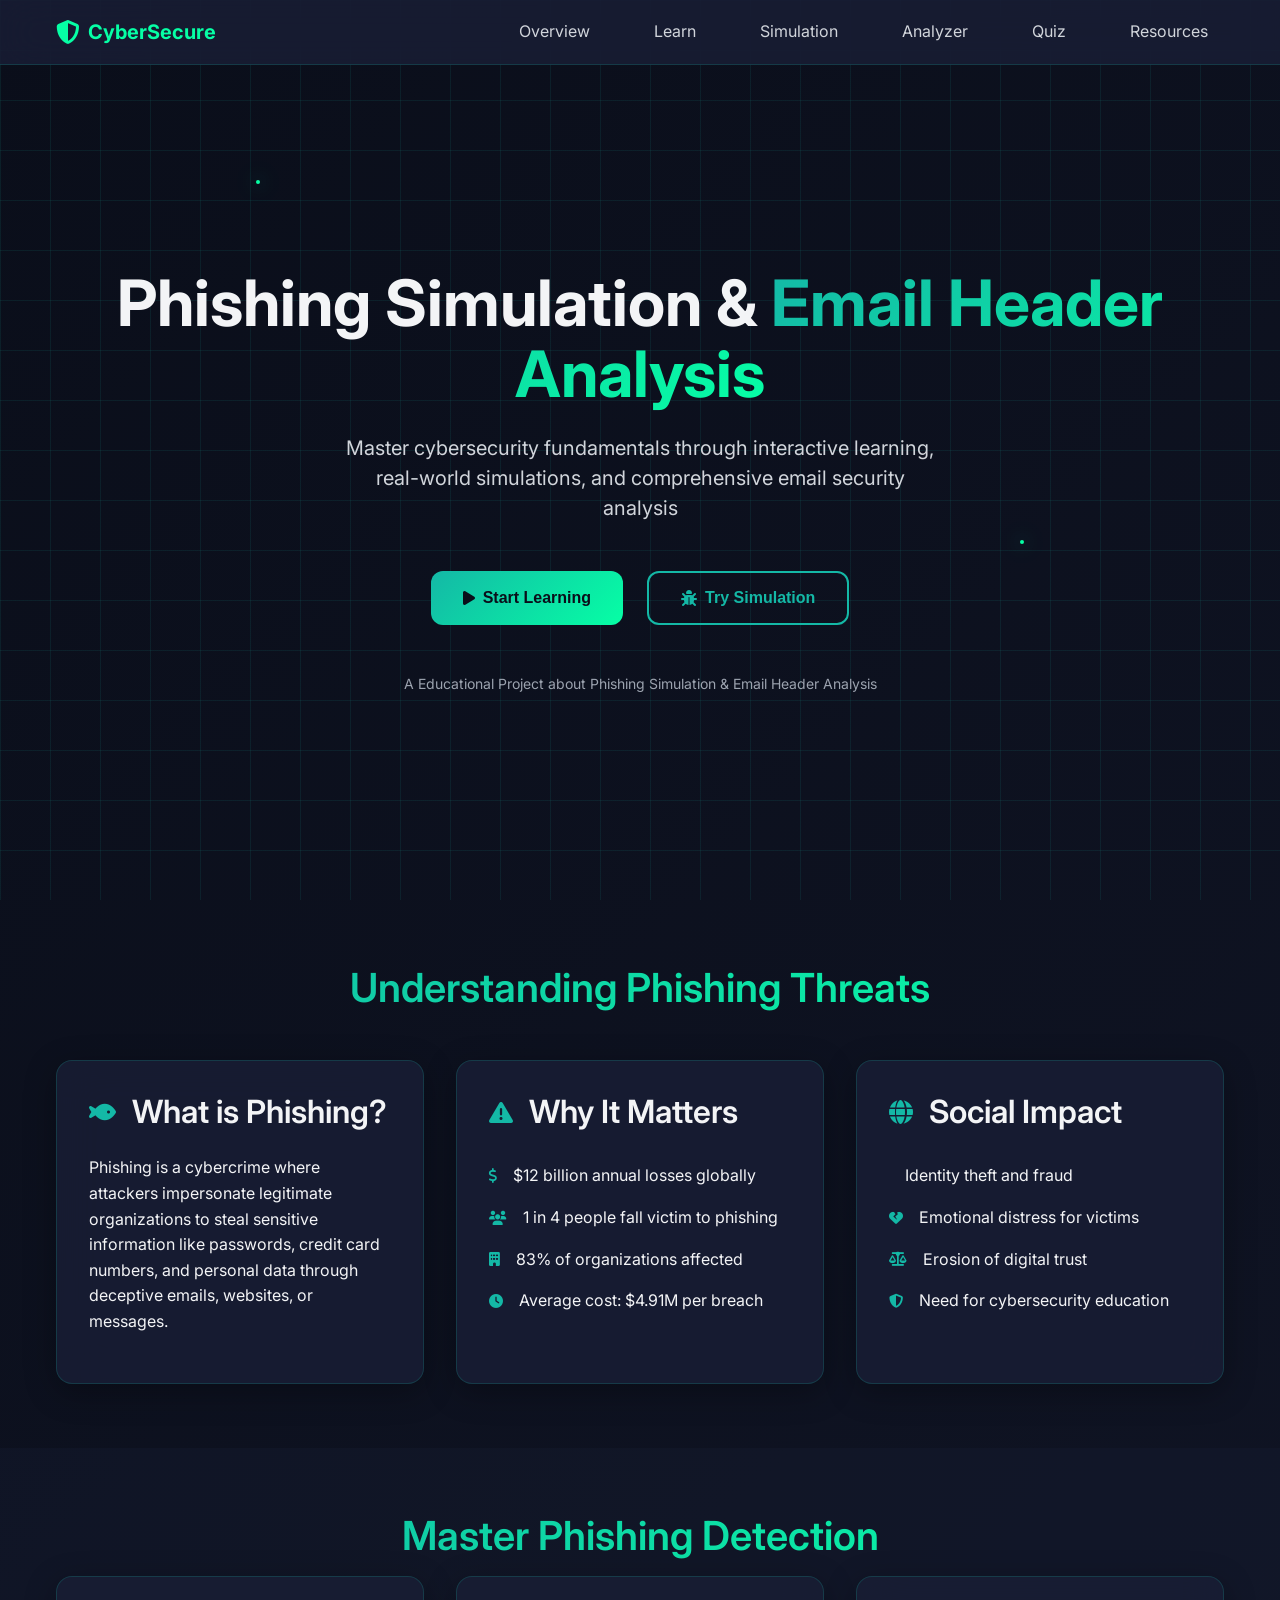
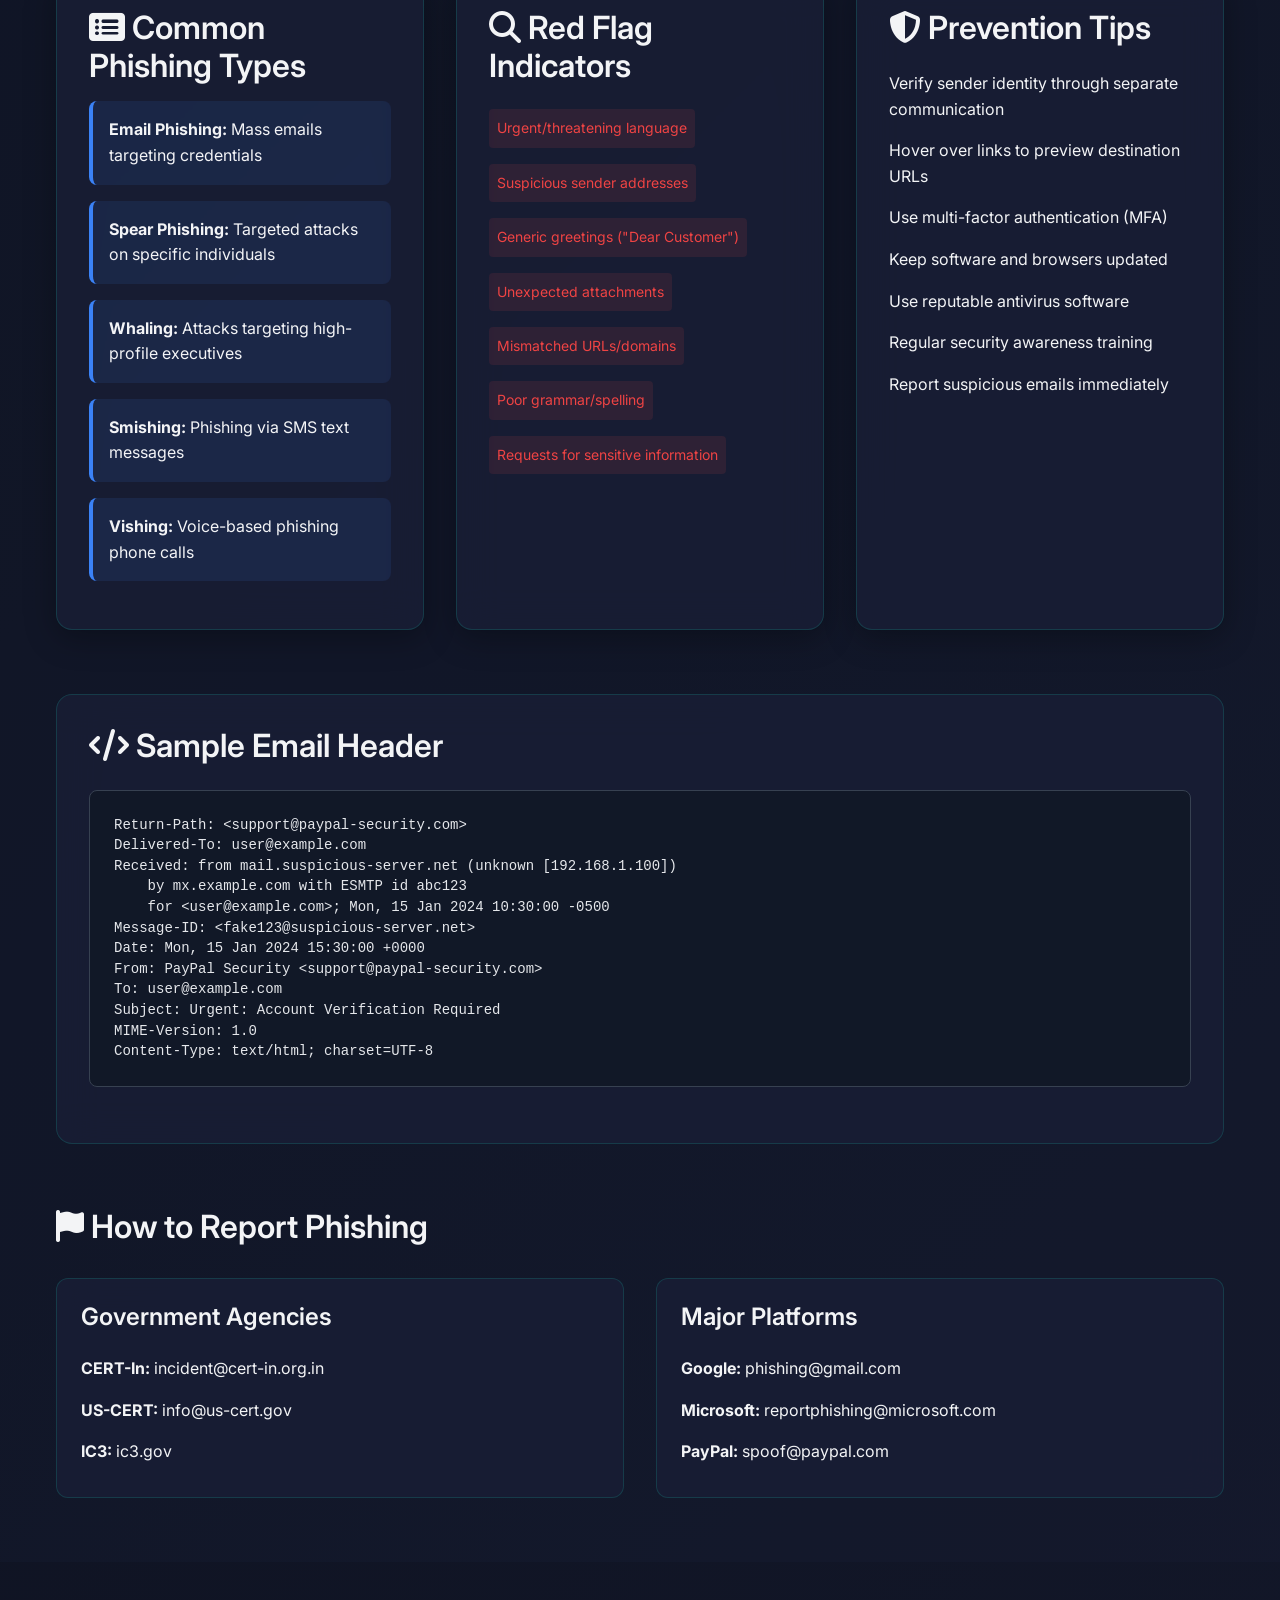
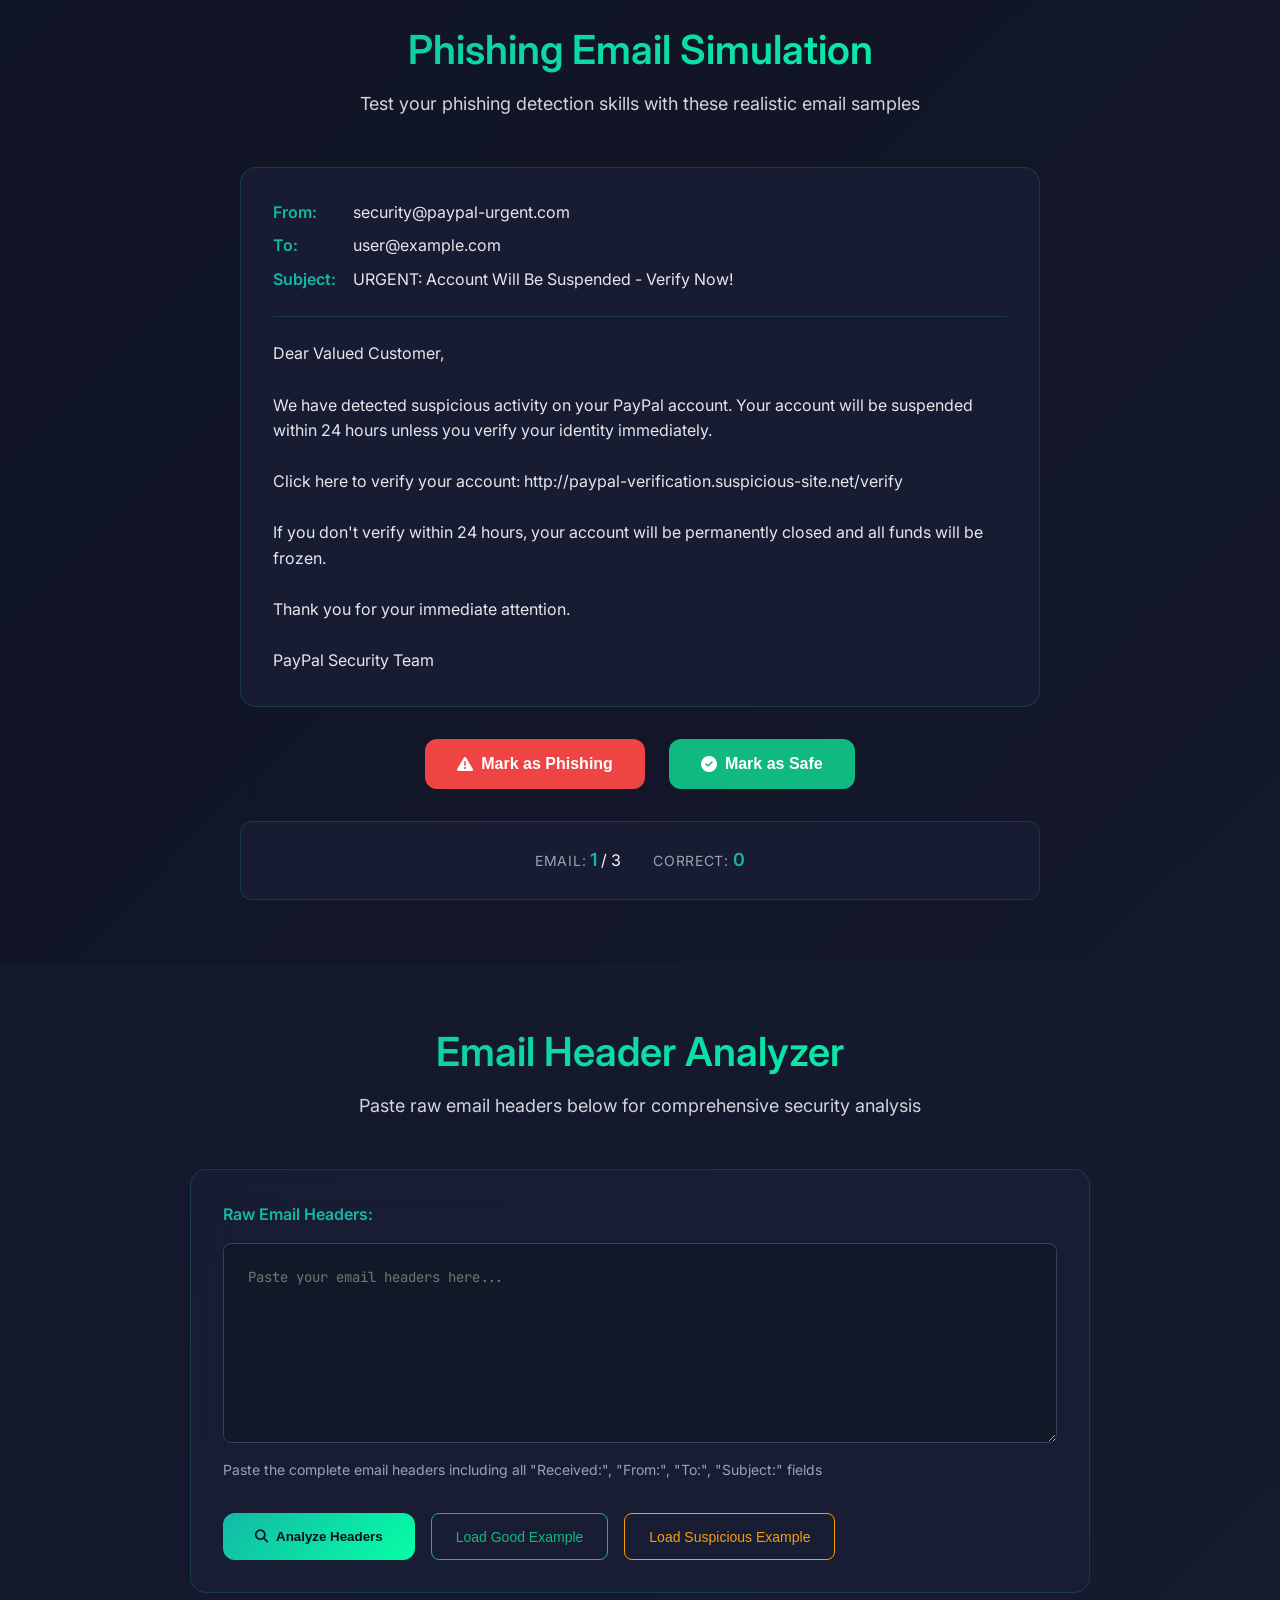
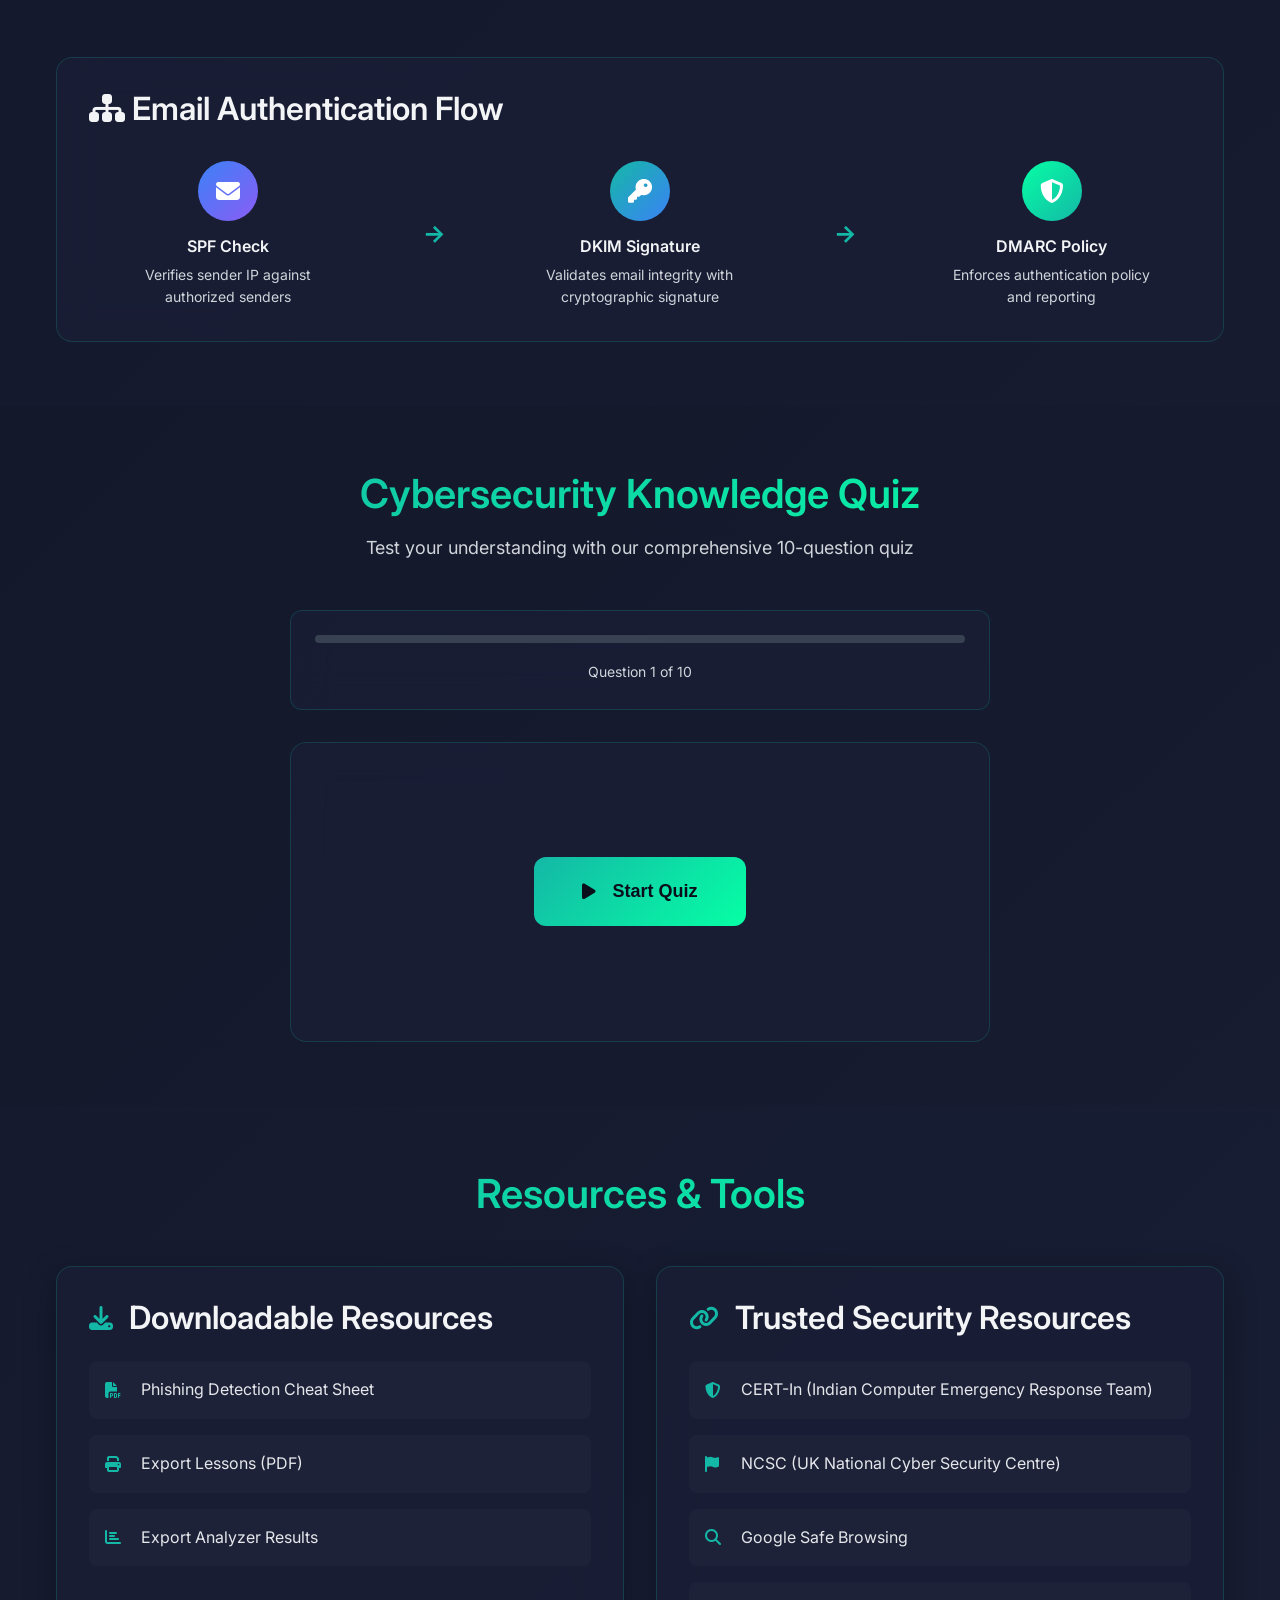
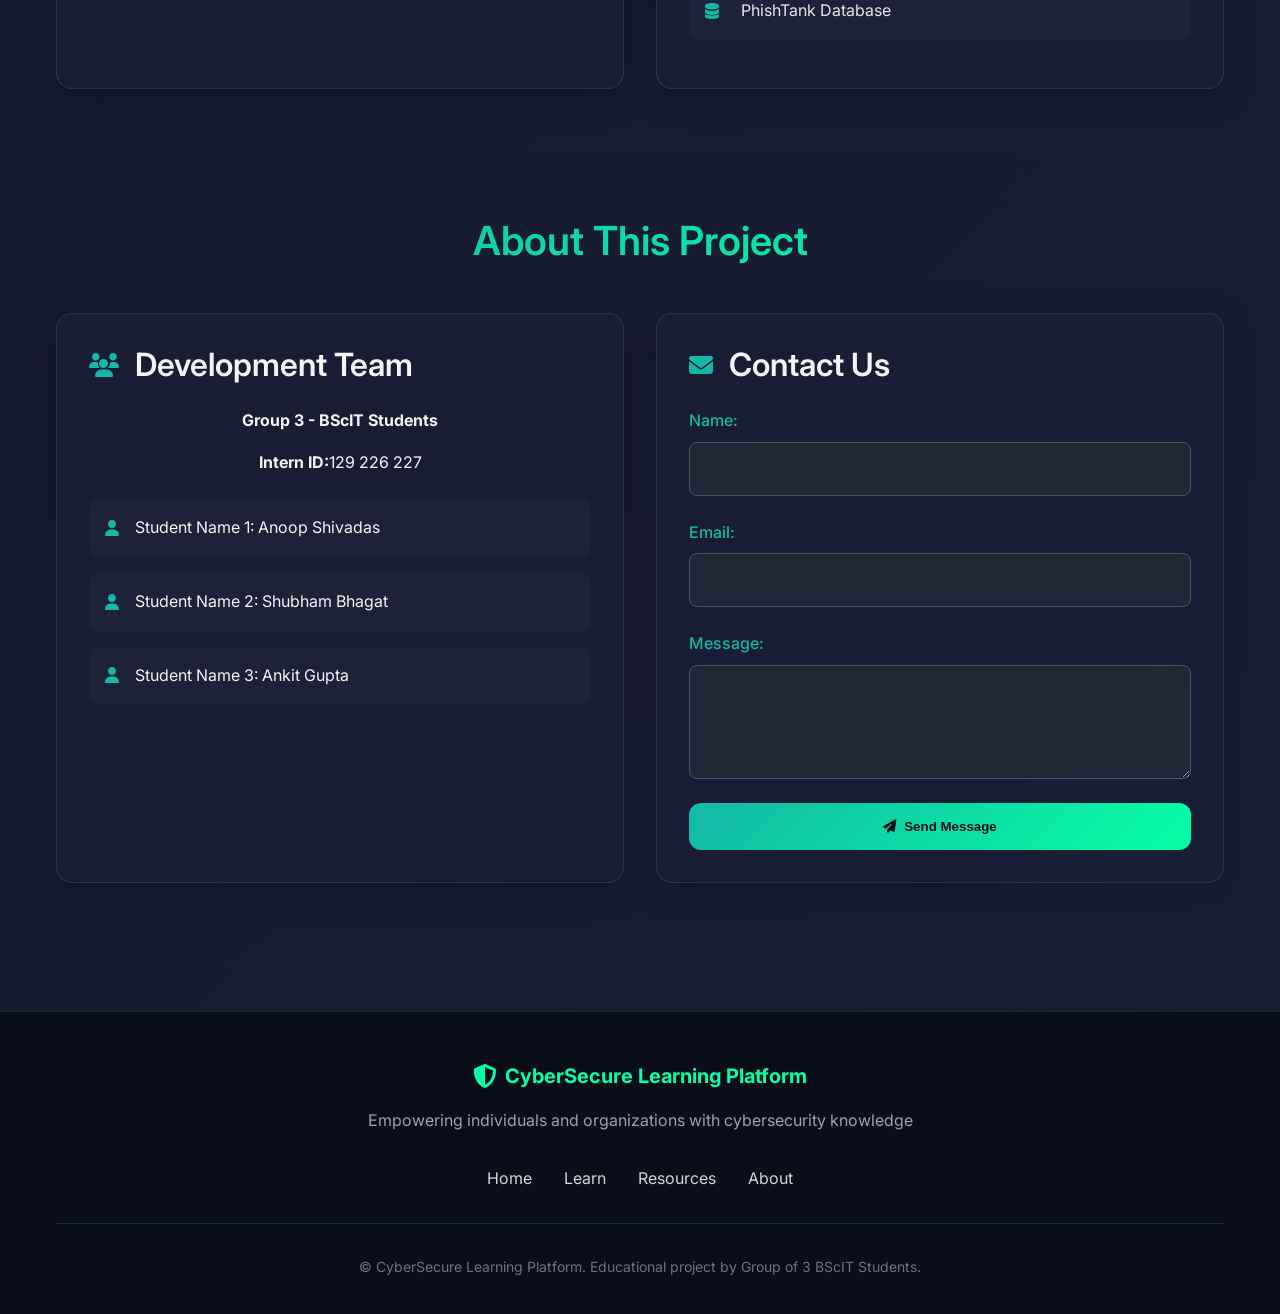
==== commit 951faa41: "Update index.html" ====
--- a/index.html
+++ b/index.html
@@ -2,15 +2,63 @@
 <html lang="en">
 <head>
     <meta charset="UTF-8">
+    <meta name="viewport" content="width=device-width, initial-scale=1.0">
+
+    <!-- ✅ Google Site Verification -->
     <meta name="google-site-verification" content="ggZA--jqYCSKWw_OwOEBhKDsljRkdWwaE0ky2Wps0qM" />
-    <meta name="viewport" content="width=device-width, initial-scale=1.0">
-    <meta name="description" content="Professional cybersecurity learning platform for phishing detection and email security analysis">
+
+    <!-- ✅ SEO Meta Tags -->
     <title>CyberSecure Learning Platform - Phishing & Email Security</title>
-    
-    <!-- External Resources -->
+    <meta name="description" content="Professional cybersecurity learning platform for phishing detection, simulation, and email security analysis. Learn, analyze, and protect yourself from online threats.">
+    <meta name="keywords" content="cybersecurity, phishing simulation, email security, phishing detection, cyber awareness, phishing analyzer, cybersecure learning, cyber education">
+    <meta name="author" content="Anoop Shivadas, Shubham Bhagat, Ankit Gupta">
+
+    <!-- ✅ Favicon & App Icons -->
+    <link rel="icon" type="image/png" href="favicon.png">
+    <link rel="apple-touch-icon" href="favicon.png">
+    <meta name="theme-color" content="#0d6efd">
+
+    <!-- ✅ Open Graph (for better previews in Google, LinkedIn, Facebook, etc.) -->
+    <meta property="og:title" content="CyberSecure Learning Platform - Phishing & Email Security">
+    <meta property="og:description" content="Interactive cybersecurity learning platform featuring phishing simulations, email header analysis, and educational resources.">
+    <meta property="og:type" content="website">
+    <meta property="og:url" content="https://anoopshivadas.github.io/Phishing-and-email-header/">
+    <meta property="og:image" content="https://anoopshivadas.github.io/Phishing-and-email-header/preview.png">
+    <meta property="og:site_name" content="CyberSecure Learning Platform">
+
+    <!-- ✅ Twitter Card (for X/Twitter preview) -->
+    <meta name="twitter:card" content="summary_large_image">
+    <meta name="twitter:title" content="CyberSecure Learning Platform - Phishing & Email Security">
+    <meta name="twitter:description" content="Master phishing detection and email header analysis through interactive cybersecurity learning modules.">
+    <meta name="twitter:image" content="https://anoopshivadas.github.io/Phishing-and-email-header/preview.png">
+
+    <!-- ✅ Canonical URL -->
+    <link rel="canonical" href="https://anoopshivadas.github.io/Phishing-and-email-header/">
+
+    <!-- ✅ External Fonts and Icons -->
     <link href="https://fonts.googleapis.com/css2?family=Inter:wght@300;400;500;600;700&family=JetBrains+Mono:wght@400;500;600&display=swap" rel="stylesheet">
     <link rel="stylesheet" href="https://cdnjs.cloudflare.com/ajax/libs/font-awesome/6.4.0/css/all.min.css">
     <link rel="stylesheet" href="style.css">
+
+    <!-- ✅ Structured Data (optional but helps Google) -->
+    <script type="application/ld+json">
+    {
+      "@context": "https://schema.org",
+      "@type": "EducationalOrganization",
+      "name": "CyberSecure Learning Platform",
+      "url": "https://anoopshivadas.github.io/Phishing-and-email-header/",
+      "logo": "https://anoopshivadas.github.io/Phishing-and-email-header/favicon.png",
+      "description": "Professional cybersecurity learning platform for phishing detection and email header analysis.",
+      "founders": [
+        { "@type": "Person", "name": "Anoop Shivadas" },
+        { "@type": "Person", "name": "Shubham Bhagat" },
+        { "@type": "Person", "name": "Ankit Gupta" }
+      ],
+      "sameAs": [
+        "https://github.com/AnoopShivadas/Phishing-and-email-header"
+      ]
+    }
+    </script>
 </head>
 <body>
     <!-- Navigation -->
